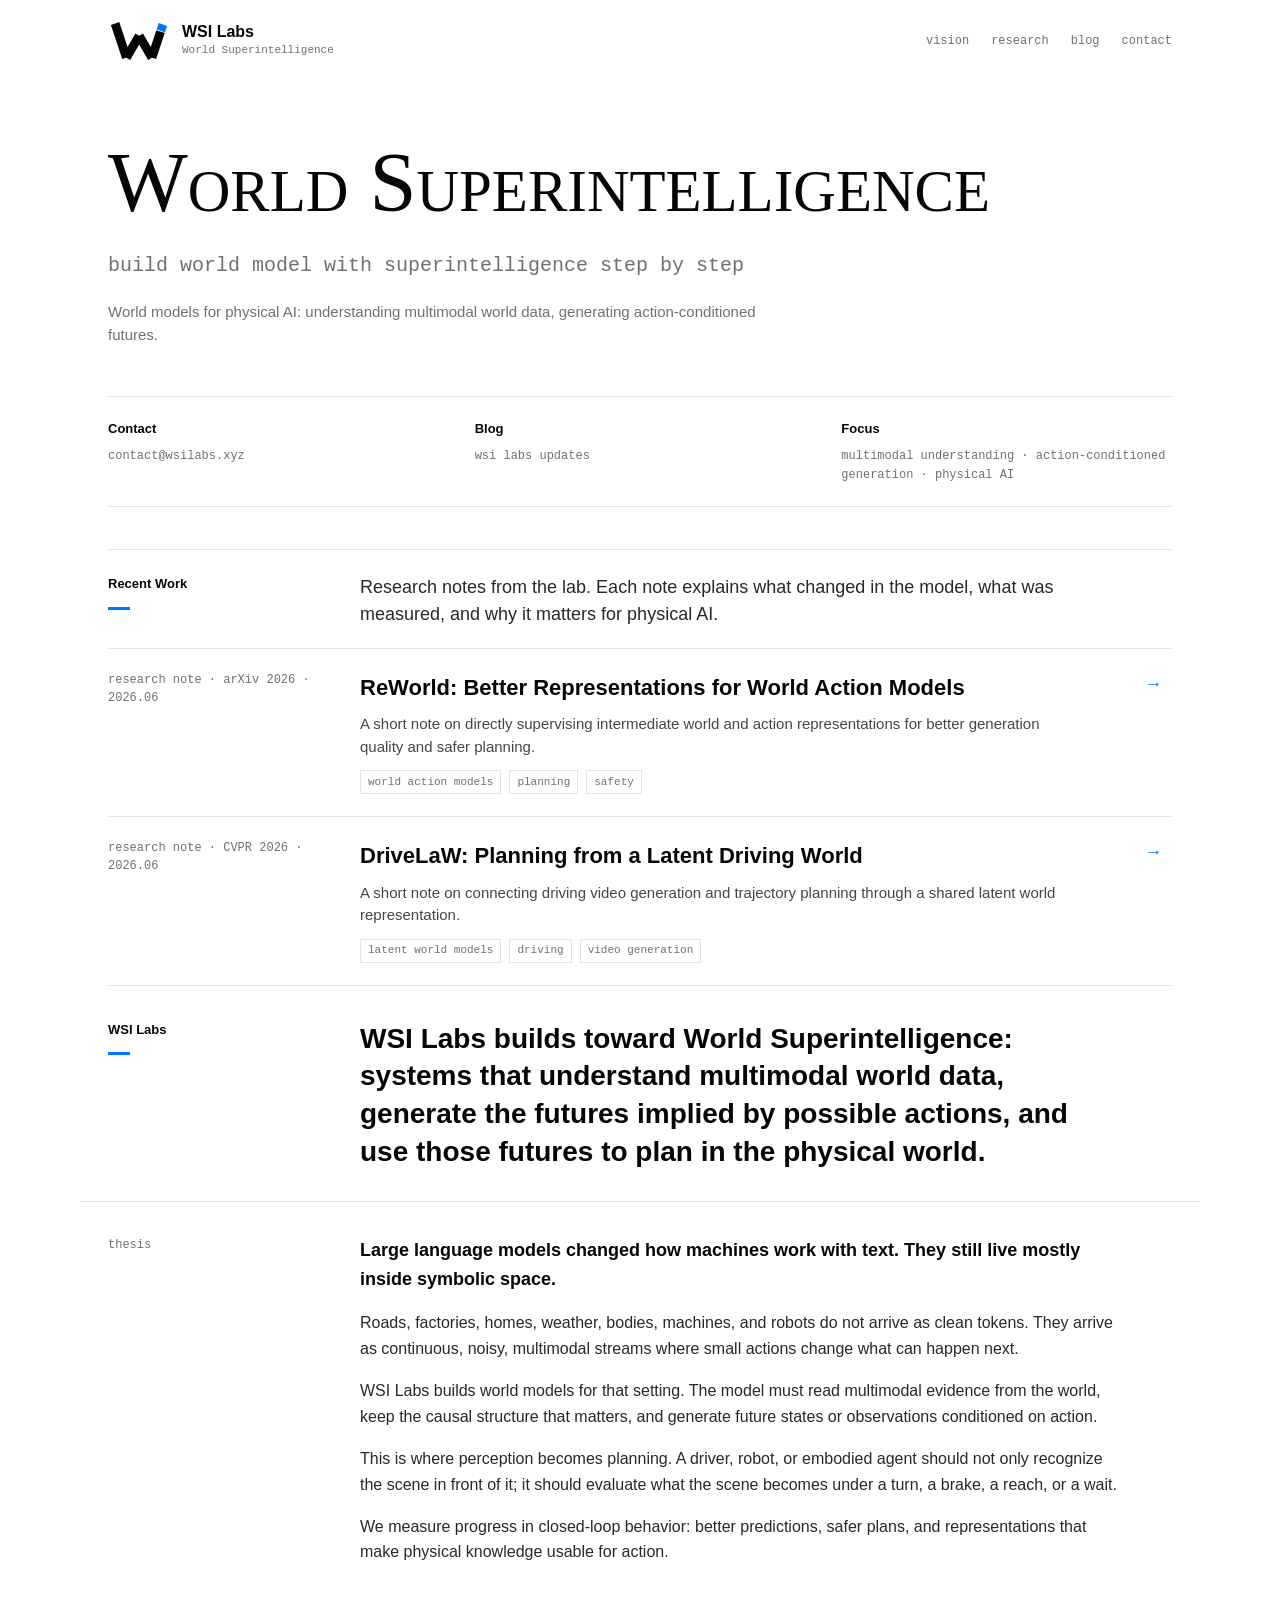
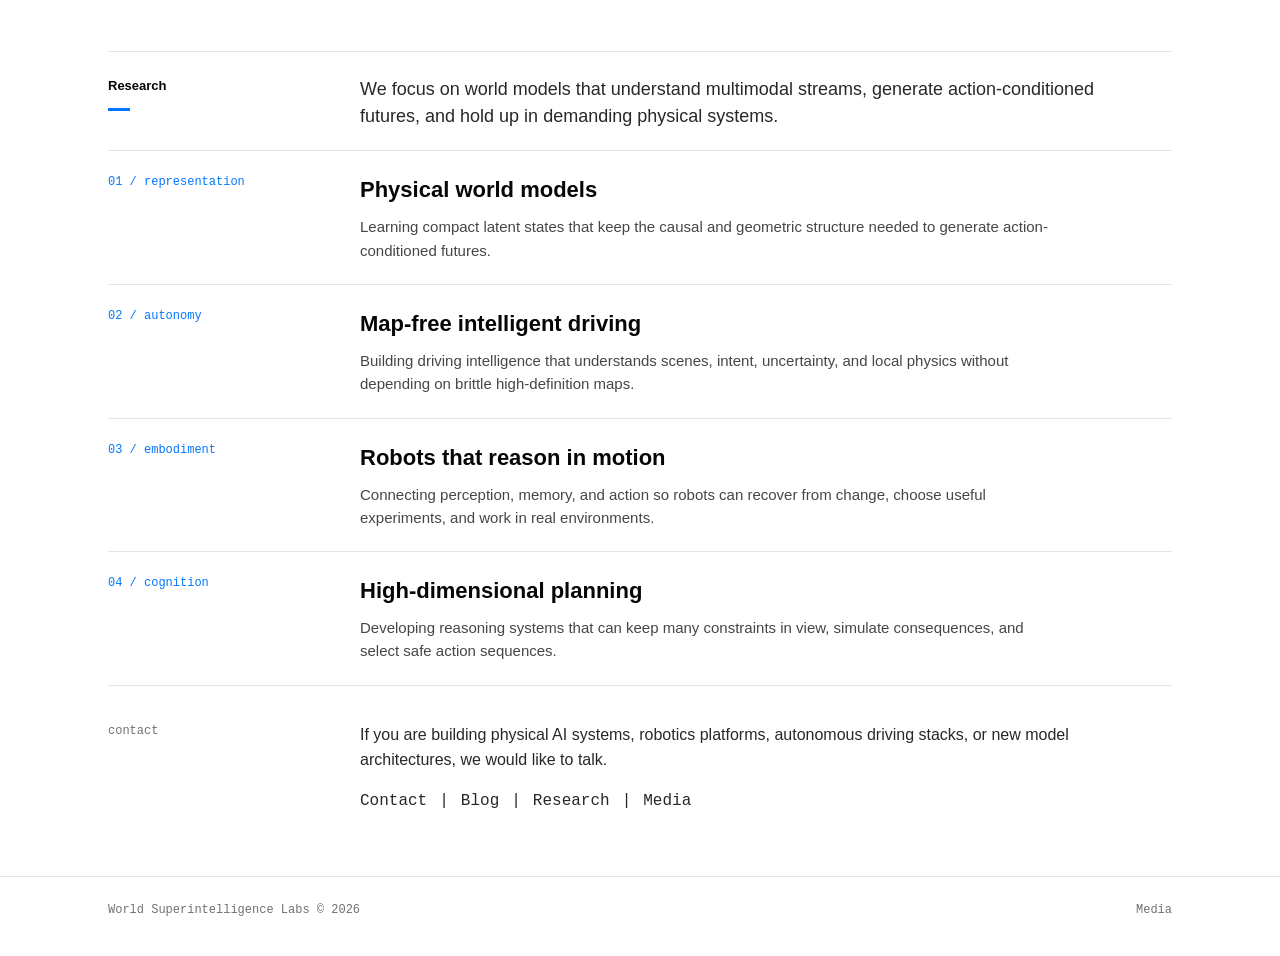
==== index.html @ 17c3e37c "Refine WSI homepage and media assets" ====
<!doctype html>
<html lang="en">
  <head>
    <meta charset="utf-8">
    <meta name="viewport" content="width=device-width, initial-scale=1">
    <meta name="description" content="WSI Labs builds world models for physical AI: systems that understand multimodal world data and generate action-conditioned futures.">
    <link rel="canonical" href="https://wsilabs.xyz/">
    <meta property="og:type" content="website">
    <meta property="og:site_name" content="WSI Labs">
    <meta property="og:title" content="WSI Labs | World Superintelligence Labs">
    <meta property="og:description" content="World Superintelligence Labs builds world models that understand multimodal world data and generate action-conditioned futures.">
    <meta property="og:url" content="https://wsilabs.xyz/">
    <meta property="og:image" content="https://wsilabs.xyz/assets/wsi-og-image.png">
    <meta property="og:image:width" content="1200">
    <meta property="og:image:height" content="630">
    <meta name="twitter:card" content="summary_large_image">
    <meta name="twitter:title" content="WSI Labs | World Superintelligence Labs">
    <meta name="twitter:description" content="World models for physical AI: understand multimodal world data, generate action-conditioned futures.">
    <meta name="twitter:image" content="https://wsilabs.xyz/assets/wsi-og-image.png">
    <title>WSI Labs | World Superintelligence Labs</title>
    <link rel="icon" href="assets/wsi-mark.svg" type="image/svg+xml">
    <link rel="stylesheet" href="styles.css">
    <script type="application/ld+json">
      {
        "@context": "https://schema.org",
        "@graph": [
          {
            "@type": "Organization",
            "@id": "https://wsilabs.xyz/#organization",
            "name": "World Superintelligence Labs",
            "alternateName": "WSI Labs",
            "url": "https://wsilabs.xyz/",
            "logo": {
              "@type": "ImageObject",
              "url": "https://wsilabs.xyz/assets/wsi-mark.svg"
            },
            "email": "contact@wsilabs.xyz",
            "sameAs": [
              "https://github.com/wsilabsxyz/wsilabsxyz"
            ]
          },
          {
            "@type": "WebSite",
            "@id": "https://wsilabs.xyz/#website",
            "name": "WSI Labs",
            "alternateName": "World Superintelligence Labs",
            "url": "https://wsilabs.xyz/",
            "publisher": {
              "@id": "https://wsilabs.xyz/#organization"
            },
            "description": "WSI Labs builds world models for physical AI: systems that understand multimodal world data and generate action-conditioned futures."
          }
        ]
      }
    </script>
  </head>
  <body>
    <header class="site-header">
      <div class="site-shell">
        <a class="brand" href="./" aria-label="WSI Labs home">
          <img class="brand-mark" src="assets/wsi-mark.svg" alt="" width="62" height="44">
          <span class="brand-copy">
            <span class="brand-name">WSI Labs</span>
            <span class="brand-subtitle">World Superintelligence</span>
          </span>
        </a>
        <nav class="nav" aria-label="Primary navigation">
          <a href="#vision">vision</a>
          <a href="#research">research</a>
          <a href="#blog">blog</a>
          <a href="#contact">contact</a>
        </nav>
      </div>
    </header>

    <main>
      <section class="site-shell hero" aria-labelledby="hero-title">
        <div class="hero-copy">
          <h1 id="hero-title">World Superintelligence</h1>
          <p class="slogan">build world model with superintelligence step by step</p>
          <p class="seo-summary">World models for physical AI: understanding multimodal world data, generating action-conditioned futures.</p>
        </div>
      </section>

      <section class="site-shell" aria-label="Lab information">
        <div class="quick-info">
          <div>
            <p class="info-label">Contact</p>
            <p class="info-value"><a href="mailto:contact@wsilabs.xyz">contact@wsilabs.xyz</a></p>
          </div>
          <div>
            <p class="info-label">Blog</p>
            <p class="info-value"><a href="blog/">wsi labs updates</a></p>
          </div>
          <div>
            <p class="info-label">Focus</p>
            <p class="info-value">multimodal understanding · action-conditioned generation · physical AI</p>
          </div>
        </div>
      </section>

      <section class="site-shell section" id="blog" aria-labelledby="blog-title">
        <div class="section-header">
          <h2 id="blog-title">Recent Work</h2>
          <p class="section-intro">
            Research notes from the lab. Each note explains what changed in the model, what was measured, and why it matters for physical AI.
          </p>
        </div>
      </section>

      <div class="site-shell">
        <div class="post-list">
          <a class="post-link" href="blog/reworld-world-action-models.html">
            <span class="post-meta">research note · arXiv 2026 · 2026.06</span>
            <div>
              <h3>ReWorld: Better Representations for World Action Models</h3>
              <p>A short note on directly supervising intermediate world and action representations for better generation quality and safer planning.</p>
              <div class="post-tags" aria-label="Topics">
                <span>world action models</span>
                <span>planning</span>
                <span>safety</span>
              </div>
            </div>
            <span class="post-arrow" aria-hidden="true">→</span>
          </a>
          <a class="post-link" href="blog/drivelaw-latent-driving-world.html">
            <span class="post-meta">research note · CVPR 2026 · 2026.06</span>
            <div>
              <h3>DriveLaW: Planning from a Latent Driving World</h3>
              <p>A short note on connecting driving video generation and trajectory planning through a shared latent world representation.</p>
              <div class="post-tags" aria-label="Topics">
                <span>latent world models</span>
                <span>driving</span>
                <span>video generation</span>
              </div>
            </div>
            <span class="post-arrow" aria-hidden="true">→</span>
          </a>
        </div>
      </div>

      <section class="site-shell manifesto" id="vision" aria-labelledby="manifesto-title">
        <h2 id="manifesto-title">WSI Labs</h2>
        <p>
          WSI Labs builds toward World Superintelligence: systems that understand multimodal world data, generate the futures implied by possible actions, and use those futures to plan in the physical world.
        </p>
      </section>

      <section class="site-shell copy" aria-label="Vision statement">
        <div class="copy-text">
          <p class="lead">
            Large language models changed how machines work with text. They still live mostly inside symbolic space.
          </p>
          <p>
            Roads, factories, homes, weather, bodies, machines, and robots do not arrive as clean tokens. They arrive as continuous, noisy, multimodal streams where small actions change what can happen next.
          </p>
          <p>
            WSI Labs builds world models for that setting. The model must read multimodal evidence from the world, keep the causal structure that matters, and generate future states or observations conditioned on action.
          </p>
          <p>
            This is where perception becomes planning. A driver, robot, or embodied agent should not only recognize the scene in front of it; it should evaluate what the scene becomes under a turn, a brake, a reach, or a wait.
          </p>
          <p>
            We measure progress in closed-loop behavior: better predictions, safer plans, and representations that make physical knowledge usable for action.
          </p>
        </div>
      </section>

      <section class="site-shell section" id="research" aria-labelledby="research-title">
        <div class="section-header">
          <h2 id="research-title">Research</h2>
          <p class="section-intro">
            We focus on world models that understand multimodal streams, generate action-conditioned futures, and hold up in demanding physical systems.
          </p>
        </div>
      </section>

      <div class="site-shell">
        <div class="research-list">
          <article class="research-item">
            <div class="research-kicker">01 / representation</div>
            <div>
              <h3>Physical world models</h3>
              <p>Learning compact latent states that keep the causal and geometric structure needed to generate action-conditioned futures.</p>
            </div>
          </article>
          <article class="research-item">
            <div class="research-kicker">02 / autonomy</div>
            <div>
              <h3>Map-free intelligent driving</h3>
              <p>Building driving intelligence that understands scenes, intent, uncertainty, and local physics without depending on brittle high-definition maps.</p>
            </div>
          </article>
          <article class="research-item">
            <div class="research-kicker">03 / embodiment</div>
            <div>
              <h3>Robots that reason in motion</h3>
              <p>Connecting perception, memory, and action so robots can recover from change, choose useful experiments, and work in real environments.</p>
            </div>
          </article>
          <article class="research-item">
            <div class="research-kicker">04 / cognition</div>
            <div>
              <h3>High-dimensional planning</h3>
              <p>Developing reasoning systems that can keep many constraints in view, simulate consequences, and select safe action sequences.</p>
            </div>
          </article>
        </div>
      </div>

      <section class="site-shell closing" id="contact">
        <div>
          <p>
            If you are building physical AI systems, robotics platforms, autonomous driving stacks, or new model architectures, we would like to talk.
          </p>
          <p class="link-row">
            <a href="mailto:contact@wsilabs.xyz">Contact</a>
            <span>|</span>
            <a href="blog/">Blog</a>
            <span>|</span>
            <a href="#research">Research</a>
            <span>|</span>
            <a href="media.html">Media</a>
          </p>
        </div>
      </section>
    </main>

    <footer class="site-footer">
      <div class="site-shell footer-row">
        <span>World Superintelligence Labs © 2026</span>
        <a href="media.html">Media</a>
      </div>
    </footer>
  </body>
</html>
---- styles.css ----
:root {
  --paper: #ffffff;
  --ink: #060606;
  --muted: #707070;
  --line: #e4e4e4;
  --blue: #0077ff;
  --blue-soft: #edf5ff;
  --max: 1120px;
  --serif: Georgia, "Times New Roman", Times, serif;
  --sans: Inter, ui-sans-serif, -apple-system, BlinkMacSystemFont, "Segoe UI", Roboto, Arial, sans-serif;
  --mono: ui-monospace, SFMono-Regular, Menlo, Monaco, Consolas, monospace;
}

* {
  box-sizing: border-box;
}

html {
  scroll-behavior: smooth;
  -webkit-font-smoothing: antialiased;
  -moz-osx-font-smoothing: grayscale;
}

body {
  margin: 0;
  background: var(--paper);
  color: var(--ink);
  font-family: var(--sans);
  font-size: 16px;
  line-height: 1.55;
}

::selection {
  background: #d8eaff;
}

a {
  color: inherit;
  text-decoration: none;
}

a:hover {
  color: var(--blue);
}

.site-shell {
  max-width: var(--max);
  margin: 0 auto;
  padding: 0 28px;
}

.site-header .site-shell {
  display: flex;
  align-items: center;
  justify-content: space-between;
  gap: 24px;
  min-height: 82px;
}

.brand {
  display: flex;
  align-items: center;
  gap: 12px;
}

.brand:hover {
  color: var(--ink);
}

.brand-mark {
  width: 62px;
  height: 44px;
  flex: 0 0 auto;
  object-fit: contain;
}

.brand-copy {
  display: flex;
  flex-direction: column;
}

.brand-name {
  font-size: 16px;
  font-weight: 780;
  line-height: 1.05;
  letter-spacing: 0;
}

.brand-subtitle {
  margin-top: 3px;
  color: var(--muted);
  font-family: var(--mono);
  font-size: 11px;
  line-height: 1.25;
  letter-spacing: 0;
}

.nav {
  display: flex;
  align-items: center;
  gap: 22px;
  color: var(--muted);
  font-family: var(--mono);
  font-size: 12px;
}

.hero {
  padding-top: 56px;
  padding-bottom: 50px;
}

.eyebrow,
.post-meta,
.research-kicker,
.info-value,
  .slogan,
  .paper-links,
  .post-note,
  .back-link,
  .asset-meta {
  font-family: var(--mono);
}

.eyebrow {
  display: inline-flex;
  align-items: center;
  gap: 12px;
  margin: 0 0 20px;
  color: var(--muted);
  font-size: 12px;
}

.eyebrow::before {
  content: "";
  width: 34px;
  height: 3px;
  background: var(--blue);
}

.hero h1,
.page-title {
  margin: 0;
  font-family: var(--serif);
  font-size: clamp(46px, 6.6vw, 86px);
  font-weight: 400;
  line-height: 1.06;
  font-variant: small-caps;
  letter-spacing: 0;
}

.slogan {
  display: inline-block;
  margin: 22px 0 0;
  padding-left: 0;
  border-left: 0;
  color: var(--muted);
  font-size: 20px;
  line-height: 1.6;
}

.seo-summary {
  max-width: 680px;
  margin: 18px 0 0;
  color: var(--muted);
  font-size: 15px;
  line-height: 1.55;
}

.quick-info {
  display: grid;
  grid-template-columns: repeat(3, 1fr);
  gap: 36px;
  padding: 22px 0;
  border-top: 1px solid var(--line);
  border-bottom: 1px solid var(--line);
}

.info-label {
  margin: 0 0 8px;
  color: var(--ink);
  font-size: 13px;
  font-weight: 760;
}

.info-value {
  margin: 0;
  color: var(--muted);
  font-size: 12px;
  line-height: 1.55;
}

.manifesto {
  display: grid;
  grid-template-columns: 210px 1fr;
  gap: 42px;
  padding-top: 34px;
  padding-bottom: 30px;
  border-bottom: 1px solid var(--line);
}

.manifesto h2,
.section h2 {
  margin: 0;
  font-size: 13px;
  font-weight: 780;
}

.manifesto h2::after,
.section h2::after {
  content: "";
  display: block;
  width: 22px;
  height: 3px;
  margin-top: 12px;
  background: var(--blue);
}

.manifesto p {
  max-width: 760px;
  margin: 0;
  color: var(--ink);
  font-size: clamp(20px, 2.2vw, 28px);
  font-weight: 620;
  line-height: 1.35;
}

.copy {
  display: grid;
  grid-template-columns: 210px 1fr;
  gap: 42px;
  padding-top: 34px;
  padding-bottom: 28px;
}

.copy::before {
  content: "thesis";
  color: var(--muted);
  font-family: var(--mono);
  font-size: 12px;
}

.copy-text {
  max-width: 760px;
}

.copy-text p,
.post-body p {
  margin: 0 0 16px;
  color: #282828;
  font-size: 16px;
  line-height: 1.62;
}

.copy-text .lead {
  color: var(--ink);
  font-size: 18px;
  font-weight: 720;
}

.section {
  padding-top: 42px;
}

.section-header {
  display: grid;
  grid-template-columns: 210px 1fr;
  gap: 42px;
  align-items: start;
  padding-top: 24px;
  padding-bottom: 20px;
  border-top: 1px solid var(--line);
}

.section-intro {
  max-width: 760px;
  margin: 0;
  color: #282828;
  font-size: 18px;
  line-height: 1.5;
}

.research-list {
  border-top: 1px solid var(--line);
}

.research-item {
  display: grid;
  grid-template-columns: 210px 1fr;
  gap: 42px;
  padding: 22px 0;
  border-bottom: 1px solid var(--line);
}

.research-kicker {
  color: var(--blue);
  font-size: 12px;
}

.research-item h3 {
  margin: 0 0 8px;
  font-size: 22px;
  font-weight: 760;
}

.research-item p {
  max-width: 700px;
  margin: 0;
  color: #464646;
  font-size: 15px;
  line-height: 1.55;
}

.post-list {
  border-top: 1px solid var(--line);
}

.post-link {
  display: grid;
  grid-template-columns: 210px 1fr 24px;
  gap: 42px;
  align-items: start;
  padding: 22px 0;
  border-bottom: 1px solid var(--line);
}

.post-link:hover {
  color: var(--ink);
}

.post-link:hover h3 {
  color: var(--blue);
}

.post-meta {
  color: var(--muted);
  font-size: 12px;
  line-height: 1.5;
}

.post-link h3 {
  margin: 0 0 8px;
  font-size: 22px;
  font-weight: 760;
}

.post-link p {
  max-width: 720px;
  margin: 0;
  color: #464646;
  font-size: 15px;
  line-height: 1.5;
}

.post-tags {
  display: flex;
  flex-wrap: wrap;
  gap: 8px;
  margin-top: 12px;
}

.post-tags span {
  display: inline-flex;
  align-items: center;
  min-height: 24px;
  padding: 3px 7px;
  border: 1px solid var(--line);
  color: var(--muted);
  font-family: var(--mono);
  font-size: 11px;
  line-height: 1.2;
}

.post-arrow {
  color: var(--blue);
  font-family: var(--mono);
  font-size: 18px;
}

.closing {
  display: grid;
  grid-template-columns: 210px 1fr;
  gap: 42px;
  padding-top: 36px;
  padding-bottom: 46px;
}

.closing::before {
  content: "contact";
  color: var(--muted);
  font-family: var(--mono);
  font-size: 12px;
}

.closing p {
  max-width: 740px;
  margin: 0 0 16px;
  color: #282828;
  font-size: 16px;
  line-height: 1.6;
}

.link-row {
  display: flex;
  flex-wrap: wrap;
  gap: 12px;
  color: var(--muted);
  font-family: var(--mono);
  font-size: 12px;
}

.site-footer {
  border-top: 1px solid var(--line);
  padding: 24px 0 36px;
  color: var(--muted);
  font-family: var(--mono);
  font-size: 12px;
}

.footer-row {
  display: flex;
  align-items: center;
  justify-content: space-between;
  gap: 20px;
}

.page-main {
  padding-top: 42px;
}

.page-hero {
  padding-bottom: 36px;
}

.page-hero .page-title {
  font-size: clamp(38px, 5vw, 64px);
}

.page-hero .slogan {
  margin-top: 16px;
  font-size: 13px;
}

.post-note {
  margin: 0 0 22px;
  color: var(--muted);
  font-size: 12px;
  line-height: 1.55;
}

.back-link {
  color: var(--muted);
  font-size: 12px;
}

.post-body {
  max-width: 900px;
  padding-bottom: 40px;
}

.post-body h2 {
  margin: 34px 0 12px;
  color: var(--ink);
  font-size: 24px;
  font-weight: 780;
  line-height: 1.2;
}

.post-figure {
  margin: 0 0 24px;
}

.post-figure img {
  display: block;
  width: 100%;
  height: auto;
  border: 1px solid var(--line);
}

.post-figure figcaption {
  margin-top: 8px;
  color: var(--muted);
  font-family: var(--mono);
  font-size: 12px;
  line-height: 1.45;
}

.paper-links {
  display: flex;
  flex-wrap: wrap;
  gap: 12px;
  margin: 24px 0 0;
  color: var(--muted);
  font-size: 12px;
}

.asset-list {
  border-top: 1px solid var(--line);
  margin-bottom: 46px;
}

.asset-item {
  display: grid;
  grid-template-columns: 210px 1fr;
  gap: 42px;
  padding: 22px 0;
  border-bottom: 1px solid var(--line);
}

.asset-item:hover {
  color: var(--ink);
}

.asset-meta {
  color: var(--blue);
  font-size: 12px;
  line-height: 1.5;
}

.asset-name {
  display: block;
  margin-bottom: 6px;
  color: var(--ink);
  font-size: 22px;
  font-weight: 760;
  line-height: 1.2;
}

.asset-note {
  display: block;
  max-width: 700px;
  color: #464646;
  font-size: 15px;
  line-height: 1.55;
}

@media (max-width: 820px) {
  .site-header .site-shell {
    min-height: 72px;
  }

  .nav {
    display: none;
  }

  .hero {
    padding-top: 42px;
  }

  .quick-info,
  .manifesto,
  .copy,
  .section-header,
  .research-item,
  .post-link,
  .asset-item,
  .closing {
    grid-template-columns: 1fr;
    gap: 16px;
  }

  .copy::before,
  .closing::before {
    display: none;
  }
}

@media (max-width: 560px) {
  .site-shell {
    padding: 0 20px;
  }

  .brand-mark {
    width: 52px;
    height: 37px;
  }

  .brand-subtitle {
    display: none;
  }

  .hero h1,
  .page-title {
    font-size: 38px;
  }

  .manifesto p {
    font-size: 20px;
  }

  .footer-row {
    align-items: flex-start;
    flex-direction: column;
  }
}
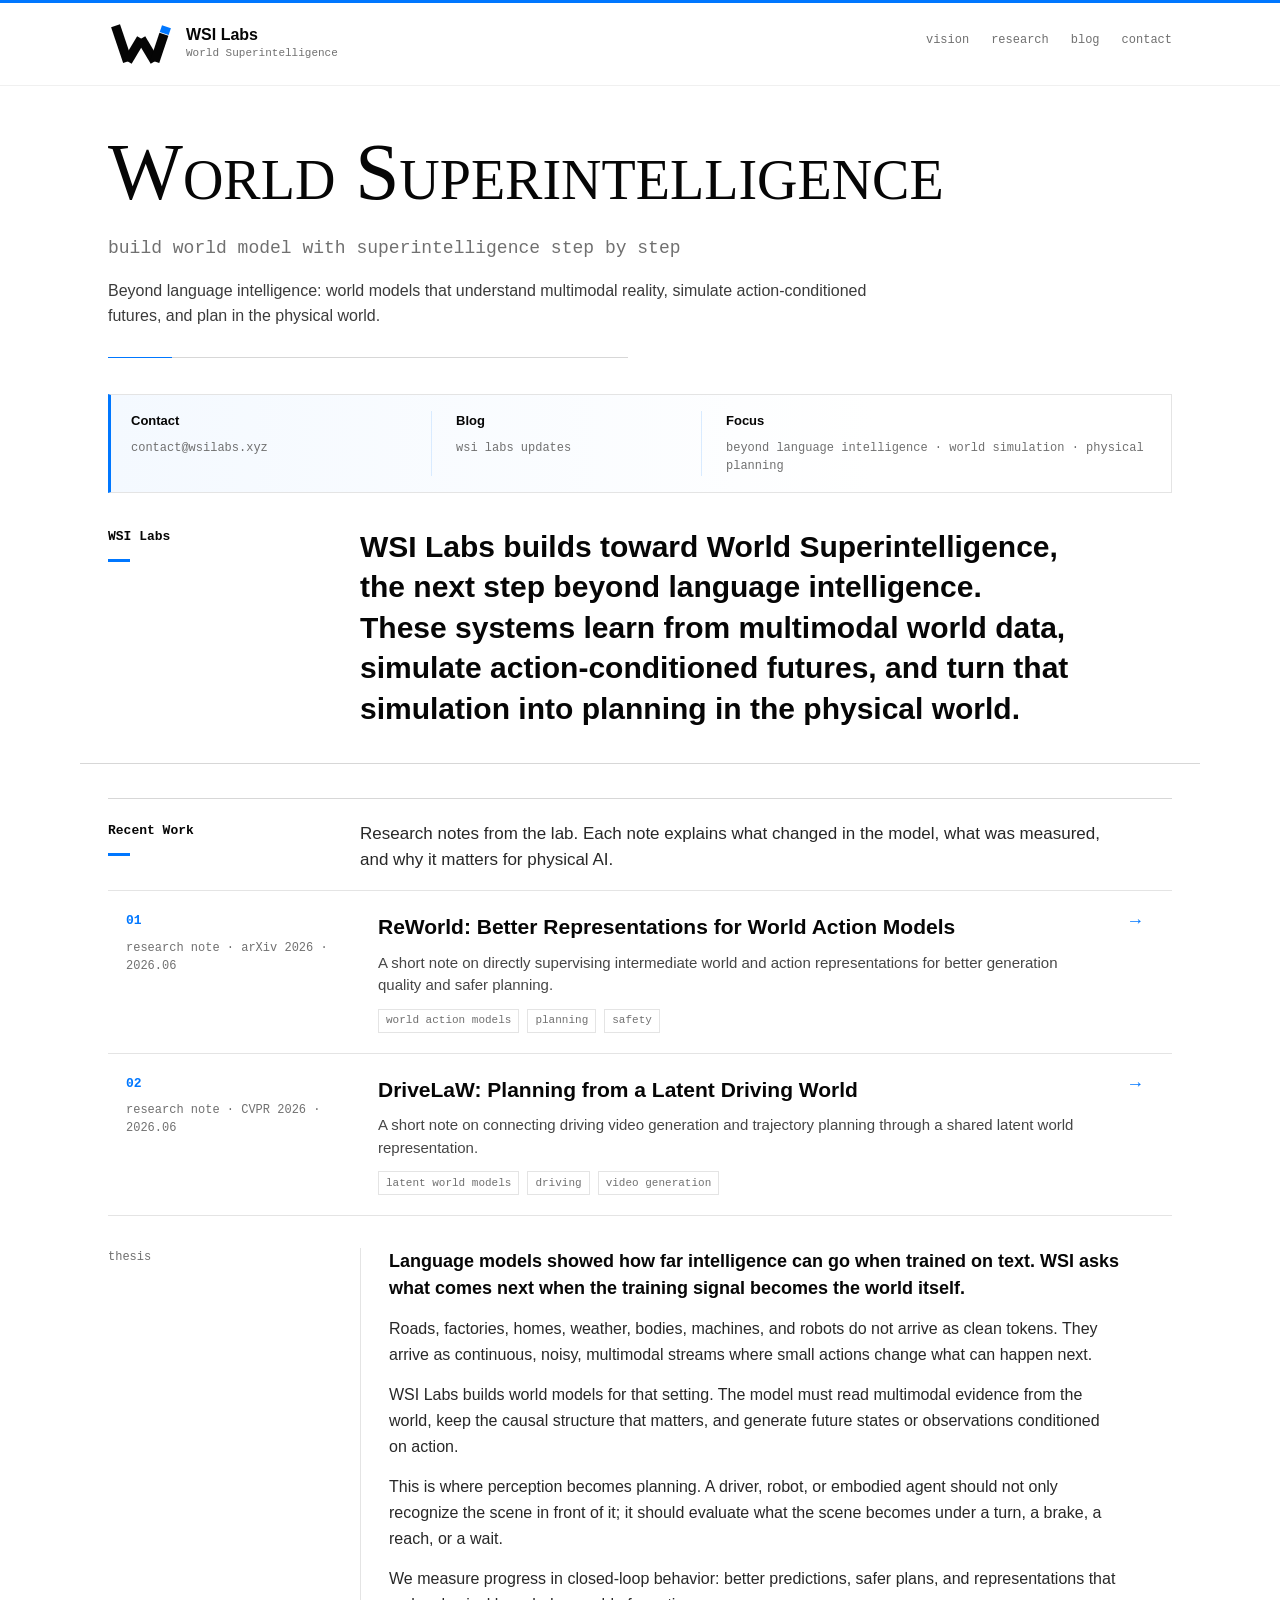
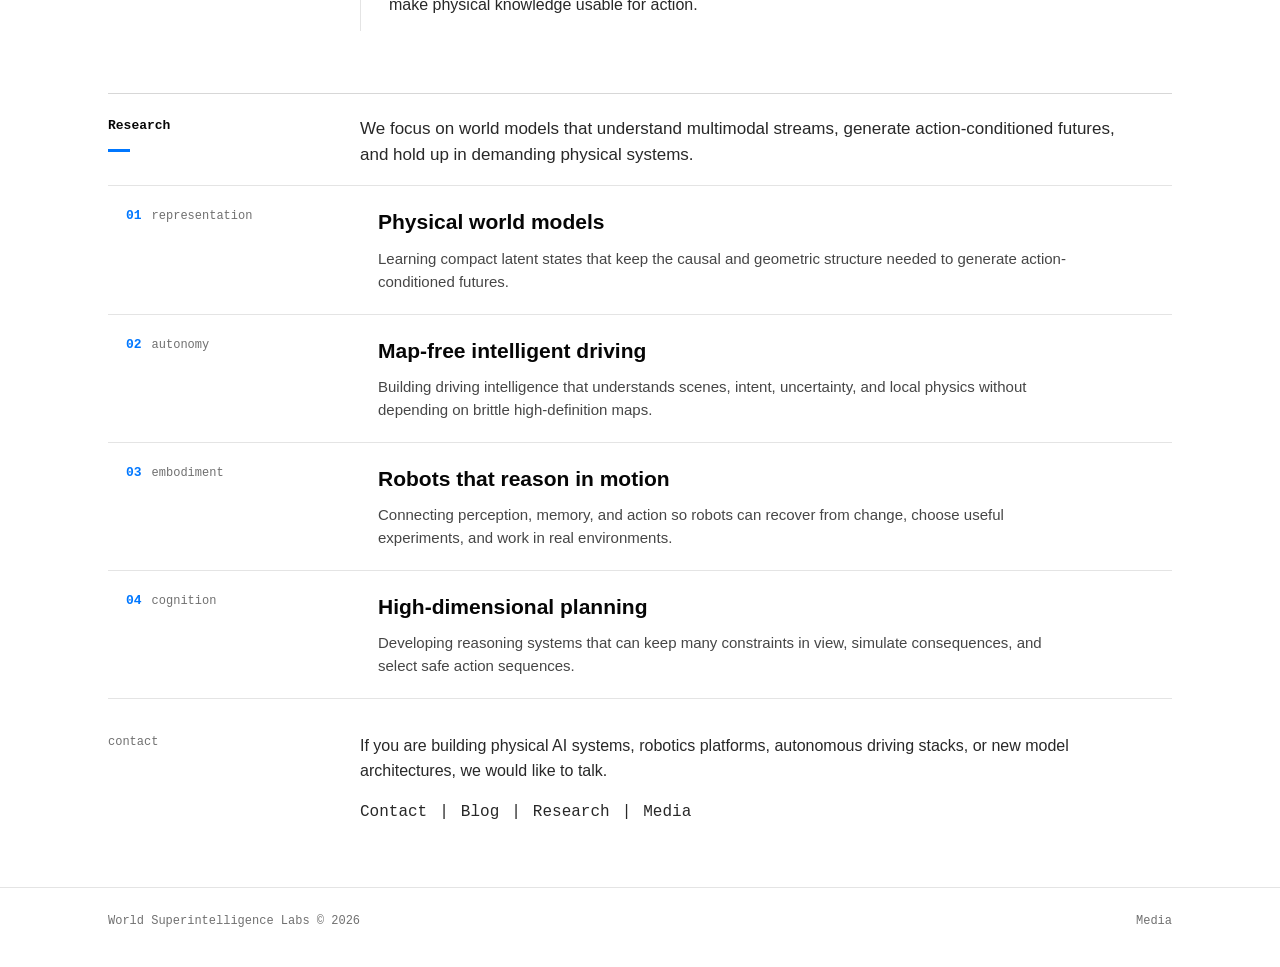
==== commit d2e93bad: "polish" ====
--- a/index.html
+++ b/index.html
@@ -3,19 +3,19 @@
   <head>
     <meta charset="utf-8">
     <meta name="viewport" content="width=device-width, initial-scale=1">
-    <meta name="description" content="WSI Labs builds world models for physical AI: systems that understand multimodal world data and generate action-conditioned futures.">
+    <meta name="description" content="WSI Labs builds toward World Superintelligence, the next step beyond language intelligence: world models that learn from multimodal data, simulate action-conditioned futures, and plan in the physical world.">
     <link rel="canonical" href="https://wsilabs.xyz/">
     <meta property="og:type" content="website">
     <meta property="og:site_name" content="WSI Labs">
     <meta property="og:title" content="WSI Labs | World Superintelligence Labs">
-    <meta property="og:description" content="World Superintelligence Labs builds world models that understand multimodal world data and generate action-conditioned futures.">
+    <meta property="og:description" content="The next step beyond language intelligence: world models that learn from multimodal data, simulate action-conditioned futures, and plan in the physical world.">
     <meta property="og:url" content="https://wsilabs.xyz/">
     <meta property="og:image" content="https://wsilabs.xyz/assets/wsi-og-image.png">
     <meta property="og:image:width" content="1200">
     <meta property="og:image:height" content="630">
     <meta name="twitter:card" content="summary_large_image">
     <meta name="twitter:title" content="WSI Labs | World Superintelligence Labs">
-    <meta name="twitter:description" content="World models for physical AI: understand multimodal world data, generate action-conditioned futures.">
+    <meta name="twitter:description" content="Beyond language intelligence: world models for action, simulation, and physical planning.">
     <meta name="twitter:image" content="https://wsilabs.xyz/assets/wsi-og-image.png">
     <title>WSI Labs | World Superintelligence Labs</title>
     <link rel="icon" href="assets/wsi-mark.svg" type="image/svg+xml">
@@ -48,7 +48,7 @@
             "publisher": {
               "@id": "https://wsilabs.xyz/#organization"
             },
-            "description": "WSI Labs builds world models for physical AI: systems that understand multimodal world data and generate action-conditioned futures."
+            "description": "WSI Labs builds toward World Superintelligence, the next step beyond language intelligence: world models that learn from multimodal data, simulate action-conditioned futures, and plan in the physical world."
           }
         ]
       }
@@ -78,7 +78,7 @@
         <div class="hero-copy">
           <h1 id="hero-title">World Superintelligence</h1>
           <p class="slogan">build world model with superintelligence step by step</p>
-          <p class="seo-summary">World models for physical AI: understanding multimodal world data, generating action-conditioned futures.</p>
+          <p class="seo-summary">Beyond language intelligence: world models that understand multimodal reality, simulate action-conditioned futures, and plan in the physical world.</p>
         </div>
       </section>
 
@@ -94,9 +94,16 @@
           </div>
           <div>
             <p class="info-label">Focus</p>
-            <p class="info-value">multimodal understanding · action-conditioned generation · physical AI</p>
+            <p class="info-value">beyond language intelligence · world simulation · physical planning</p>
           </div>
         </div>
+      </section>
+
+      <section class="site-shell manifesto" id="vision" aria-labelledby="manifesto-title">
+        <h2 id="manifesto-title">WSI Labs</h2>
+        <p>
+          WSI Labs builds toward World Superintelligence, the next step beyond language intelligence. These systems learn from multimodal world data, simulate action-conditioned futures, and turn that simulation into planning in the physical world.
+        </p>
       </section>
 
       <section class="site-shell section" id="blog" aria-labelledby="blog-title">
@@ -139,17 +146,10 @@
         </div>
       </div>
 
-      <section class="site-shell manifesto" id="vision" aria-labelledby="manifesto-title">
-        <h2 id="manifesto-title">WSI Labs</h2>
-        <p>
-          WSI Labs builds toward World Superintelligence: systems that understand multimodal world data, generate the futures implied by possible actions, and use those futures to plan in the physical world.
-        </p>
-      </section>
-
       <section class="site-shell copy" aria-label="Vision statement">
         <div class="copy-text">
           <p class="lead">
-            Large language models changed how machines work with text. They still live mostly inside symbolic space.
+            Language models showed how far intelligence can go when trained on text. WSI asks what comes next when the training signal becomes the world itself.
           </p>
           <p>
             Roads, factories, homes, weather, bodies, machines, and robots do not arrive as clean tokens. They arrive as continuous, noisy, multimodal streams where small actions change what can happen next.
@@ -178,28 +178,28 @@
       <div class="site-shell">
         <div class="research-list">
           <article class="research-item">
-            <div class="research-kicker">01 / representation</div>
+            <div class="research-kicker">representation</div>
             <div>
               <h3>Physical world models</h3>
               <p>Learning compact latent states that keep the causal and geometric structure needed to generate action-conditioned futures.</p>
             </div>
           </article>
           <article class="research-item">
-            <div class="research-kicker">02 / autonomy</div>
+            <div class="research-kicker">autonomy</div>
             <div>
               <h3>Map-free intelligent driving</h3>
               <p>Building driving intelligence that understands scenes, intent, uncertainty, and local physics without depending on brittle high-definition maps.</p>
             </div>
           </article>
           <article class="research-item">
-            <div class="research-kicker">03 / embodiment</div>
+            <div class="research-kicker">embodiment</div>
             <div>
               <h3>Robots that reason in motion</h3>
               <p>Connecting perception, memory, and action so robots can recover from change, choose useful experiments, and work in real environments.</p>
             </div>
           </article>
           <article class="research-item">
-            <div class="research-kicker">04 / cognition</div>
+            <div class="research-kicker">cognition</div>
             <div>
               <h3>High-dimensional planning</h3>
               <p>Developing reasoning systems that can keep many constraints in view, simulate consequences, and select safe action sequences.</p>
--- a/styles.css
+++ b/styles.css
@@ -3,8 +3,10 @@
   --ink: #060606;
   --muted: #707070;
   --line: #e4e4e4;
+  --line-strong: #d7d7d7;
   --blue: #0077ff;
-  --blue-soft: #edf5ff;
+  --blue-soft: #f4f9ff;
+  --blue-line: #d9ebff;
   --max: 1120px;
   --serif: Georgia, "Times New Roman", Times, serif;
   --sans: Inter, ui-sans-serif, -apple-system, BlinkMacSystemFont, "Segoe UI", Roboto, Arial, sans-serif;
@@ -19,10 +21,12 @@
   scroll-behavior: smooth;
   -webkit-font-smoothing: antialiased;
   -moz-osx-font-smoothing: grayscale;
+  font-feature-settings: "kern" 1, "liga" 1;
 }
 
 body {
   margin: 0;
+  border-top: 3px solid var(--blue);
   background: var(--paper);
   color: var(--ink);
   font-family: var(--sans);
@@ -41,6 +45,11 @@
 
 a:hover {
   color: var(--blue);
+}
+
+a:focus-visible {
+  outline: 2px solid var(--blue);
+  outline-offset: 4px;
 }
 
 .site-shell {
@@ -49,6 +58,10 @@
   padding: 0 28px;
 }
 
+.site-header {
+  border-bottom: 1px solid #f0f0f0;
+}
+
 .site-header .site-shell {
   display: flex;
   align-items: center;
@@ -61,6 +74,7 @@
   display: flex;
   align-items: center;
   gap: 12px;
+  min-width: 0;
 }
 
 .brand:hover {
@@ -68,8 +82,8 @@
 }
 
 .brand-mark {
-  width: 62px;
-  height: 44px;
+  width: 66px;
+  height: 47px;
   flex: 0 0 auto;
   object-fit: contain;
 }
@@ -104,20 +118,52 @@
   font-size: 12px;
 }
 
+.nav a {
+  padding: 8px 0;
+  transition: color 160ms ease;
+}
+
+.nav a::after {
+  content: "";
+  display: block;
+  width: 0;
+  height: 2px;
+  margin-top: 5px;
+  background: var(--blue);
+  transition: width 160ms ease;
+}
+
+.nav a:hover::after {
+  width: 100%;
+}
+
 .hero {
-  padding-top: 56px;
-  padding-bottom: 50px;
+  padding-top: 44px;
+  padding-bottom: 36px;
+}
+
+.hero-copy {
+  max-width: 980px;
+}
+
+.hero-copy::after {
+  content: "";
+  display: block;
+  width: min(520px, 100%);
+  height: 1px;
+  margin-top: 28px;
+  background: linear-gradient(90deg, var(--blue) 0 64px, var(--line-strong) 64px 100%);
 }
 
 .eyebrow,
 .post-meta,
 .research-kicker,
 .info-value,
-  .slogan,
-  .paper-links,
-  .post-note,
-  .back-link,
-  .asset-meta {
+.slogan,
+.paper-links,
+.post-note,
+.back-link,
+.asset-meta {
   font-family: var(--mono);
 }
 
@@ -141,38 +187,50 @@
 .page-title {
   margin: 0;
   font-family: var(--serif);
-  font-size: clamp(46px, 6.6vw, 86px);
+  font-size: clamp(46px, 6.2vw, 80px);
   font-weight: 400;
   line-height: 1.06;
   font-variant: small-caps;
   letter-spacing: 0;
+  text-wrap: balance;
 }
 
 .slogan {
   display: inline-block;
-  margin: 22px 0 0;
+  margin: 20px 0 0;
   padding-left: 0;
   border-left: 0;
   color: var(--muted);
-  font-size: 20px;
+  font-size: 18px;
   line-height: 1.6;
 }
 
 .seo-summary {
-  max-width: 680px;
-  margin: 18px 0 0;
-  color: var(--muted);
-  font-size: 15px;
+  max-width: 760px;
+  margin: 16px 0 0;
+  color: #3b3b3b;
+  font-size: 16px;
   line-height: 1.55;
+  text-wrap: pretty;
 }
 
 .quick-info {
   display: grid;
-  grid-template-columns: repeat(3, 1fr);
-  gap: 36px;
-  padding: 22px 0;
-  border-top: 1px solid var(--line);
-  border-bottom: 1px solid var(--line);
+  grid-template-columns: 0.9fr 0.8fr 1.5fr;
+  gap: 30px;
+  padding: 16px 20px;
+  border: 1px solid var(--line);
+  border-left: 3px solid var(--blue);
+  background: linear-gradient(90deg, var(--blue-soft) 0%, #ffffff 72%);
+}
+
+.quick-info > div {
+  min-width: 0;
+}
+
+.quick-info > div + div {
+  border-left: 1px solid var(--blue-line);
+  padding-left: 24px;
 }
 
 .info-label {
@@ -194,15 +252,17 @@
   grid-template-columns: 210px 1fr;
   gap: 42px;
   padding-top: 34px;
-  padding-bottom: 30px;
-  border-bottom: 1px solid var(--line);
+  padding-bottom: 34px;
+  border-bottom: 1px solid var(--line-strong);
 }
 
 .manifesto h2,
 .section h2 {
   margin: 0;
+  font-family: var(--mono);
   font-size: 13px;
   font-weight: 780;
+  letter-spacing: 0;
 }
 
 .manifesto h2::after,
@@ -219,16 +279,17 @@
   max-width: 760px;
   margin: 0;
   color: var(--ink);
-  font-size: clamp(20px, 2.2vw, 28px);
+  font-size: clamp(22px, 2.35vw, 30px);
   font-weight: 620;
   line-height: 1.35;
+  text-wrap: balance;
 }
 
 .copy {
   display: grid;
   grid-template-columns: 210px 1fr;
   gap: 42px;
-  padding-top: 34px;
+  padding-top: 32px;
   padding-bottom: 28px;
 }
 
@@ -241,11 +302,13 @@
 
 .copy-text {
   max-width: 760px;
+  border-left: 1px solid var(--line);
+  padding-left: 28px;
 }
 
 .copy-text p,
 .post-body p {
-  margin: 0 0 16px;
+  margin: 0 0 14px;
   color: #282828;
   font-size: 16px;
   line-height: 1.62;
@@ -255,10 +318,11 @@
   color: var(--ink);
   font-size: 18px;
   font-weight: 720;
+  line-height: 1.5;
 }
 
 .section {
-  padding-top: 42px;
+  padding-top: 34px;
 }
 
 .section-header {
@@ -266,39 +330,72 @@
   grid-template-columns: 210px 1fr;
   gap: 42px;
   align-items: start;
-  padding-top: 24px;
-  padding-bottom: 20px;
-  border-top: 1px solid var(--line);
+  padding-top: 22px;
+  padding-bottom: 18px;
+  border-top: 1px solid var(--line-strong);
 }
 
 .section-intro {
   max-width: 760px;
   margin: 0;
   color: #282828;
-  font-size: 18px;
+  font-size: 17px;
   line-height: 1.5;
 }
 
 .research-list {
   border-top: 1px solid var(--line);
+  counter-reset: research;
 }
 
 .research-item {
+  position: relative;
   display: grid;
   grid-template-columns: 210px 1fr;
   gap: 42px;
-  padding: 22px 0;
+  padding: 20px 18px;
   border-bottom: 1px solid var(--line);
+  counter-increment: research;
+  transition: background 160ms ease, border-color 160ms ease;
+}
+
+.research-item::before {
+  content: "";
+  position: absolute;
+  top: 20px;
+  bottom: 20px;
+  left: 0;
+  width: 3px;
+  background: transparent;
+  transition: background 160ms ease;
+}
+
+.research-item:hover {
+  background: linear-gradient(90deg, var(--blue-soft) 0%, #ffffff 64%);
+}
+
+.research-item:hover::before {
+  background: var(--blue);
 }
 
 .research-kicker {
+  display: inline-flex;
+  align-items: baseline;
+  gap: 10px;
+  color: var(--muted);
+  font-size: 12px;
+}
+
+.research-kicker::before {
+  content: counter(research, decimal-leading-zero);
   color: var(--blue);
-  font-size: 12px;
+  font-size: 13px;
+  font-weight: 780;
 }
 
 .research-item h3 {
   margin: 0 0 8px;
-  font-size: 22px;
+  font-size: 21px;
   font-weight: 760;
 }
 
@@ -312,19 +409,39 @@
 
 .post-list {
   border-top: 1px solid var(--line);
+  counter-reset: posts;
 }
 
 .post-link {
+  position: relative;
   display: grid;
   grid-template-columns: 210px 1fr 24px;
   gap: 42px;
   align-items: start;
-  padding: 22px 0;
+  padding: 20px 18px;
   border-bottom: 1px solid var(--line);
+  counter-increment: posts;
+  transition: background 160ms ease, border-color 160ms ease;
+}
+
+.post-link::before {
+  content: "";
+  position: absolute;
+  top: 20px;
+  bottom: 20px;
+  left: 0;
+  width: 3px;
+  background: transparent;
+  transition: background 160ms ease;
 }
 
 .post-link:hover {
-  color: var(--ink);
+  background: linear-gradient(90deg, var(--blue-soft) 0%, #ffffff 64%);
+  color: var(--ink);
+}
+
+.post-link:hover::before {
+  background: var(--blue);
 }
 
 .post-link:hover h3 {
@@ -332,14 +449,24 @@
 }
 
 .post-meta {
+  display: flex;
+  flex-direction: column;
+  gap: 8px;
   color: var(--muted);
   font-size: 12px;
   line-height: 1.5;
+}
+
+.post-meta::before {
+  content: counter(posts, decimal-leading-zero);
+  color: var(--blue);
+  font-size: 13px;
+  font-weight: 780;
 }
 
 .post-link h3 {
   margin: 0 0 8px;
-  font-size: 22px;
+  font-size: 21px;
   font-weight: 760;
 }
 
@@ -364,6 +491,7 @@
   min-height: 24px;
   padding: 3px 7px;
   border: 1px solid var(--line);
+  background: #ffffff;
   color: var(--muted);
   font-family: var(--mono);
   font-size: 11px;
@@ -374,13 +502,19 @@
   color: var(--blue);
   font-family: var(--mono);
   font-size: 18px;
+  line-height: 1.2;
+  transition: transform 160ms ease;
+}
+
+.post-link:hover .post-arrow {
+  transform: translateX(4px);
 }
 
 .closing {
   display: grid;
   grid-template-columns: 210px 1fr;
   gap: 42px;
-  padding-top: 36px;
+  padding-top: 34px;
   padding-bottom: 46px;
 }
 
@@ -408,6 +542,17 @@
   font-size: 12px;
 }
 
+.link-row a {
+  text-decoration: underline;
+  text-decoration-color: transparent;
+  text-underline-offset: 4px;
+  transition: color 160ms ease, text-decoration-color 160ms ease;
+}
+
+.link-row a:hover {
+  text-decoration-color: var(--blue);
+}
+
 .site-footer {
   border-top: 1px solid var(--line);
   padding: 24px 0 36px;
@@ -496,24 +641,54 @@
 .asset-list {
   border-top: 1px solid var(--line);
   margin-bottom: 46px;
+  counter-reset: assets;
 }
 
 .asset-item {
+  position: relative;
   display: grid;
   grid-template-columns: 210px 1fr;
   gap: 42px;
-  padding: 22px 0;
+  padding: 20px 18px;
   border-bottom: 1px solid var(--line);
+  counter-increment: assets;
+  transition: background 160ms ease, border-color 160ms ease;
+}
+
+.asset-item::before {
+  content: "";
+  position: absolute;
+  top: 20px;
+  bottom: 20px;
+  left: 0;
+  width: 3px;
+  background: transparent;
+  transition: background 160ms ease;
 }
 
 .asset-item:hover {
-  color: var(--ink);
+  background: linear-gradient(90deg, var(--blue-soft) 0%, #ffffff 64%);
+  color: var(--ink);
+}
+
+.asset-item:hover::before {
+  background: var(--blue);
 }
 
 .asset-meta {
+  display: flex;
+  flex-direction: column;
+  gap: 8px;
   color: var(--blue);
   font-size: 12px;
   line-height: 1.5;
+}
+
+.asset-meta::before {
+  content: counter(assets, decimal-leading-zero);
+  color: var(--blue);
+  font-size: 13px;
+  font-weight: 780;
 }
 
 .asset-name {
@@ -544,6 +719,18 @@
 
   .hero {
     padding-top: 42px;
+  }
+
+  .quick-info > div + div {
+    border-left: 0;
+    border-top: 1px solid var(--blue-line);
+    padding-top: 14px;
+    padding-left: 0;
+  }
+
+  .copy-text {
+    border-left: 0;
+    padding-left: 0;
   }
 
   .quick-info,
@@ -583,6 +770,14 @@
     font-size: 38px;
   }
 
+  .slogan {
+    font-size: 15px;
+  }
+
+  .seo-summary {
+    font-size: 15px;
+  }
+
   .manifesto p {
     font-size: 20px;
   }
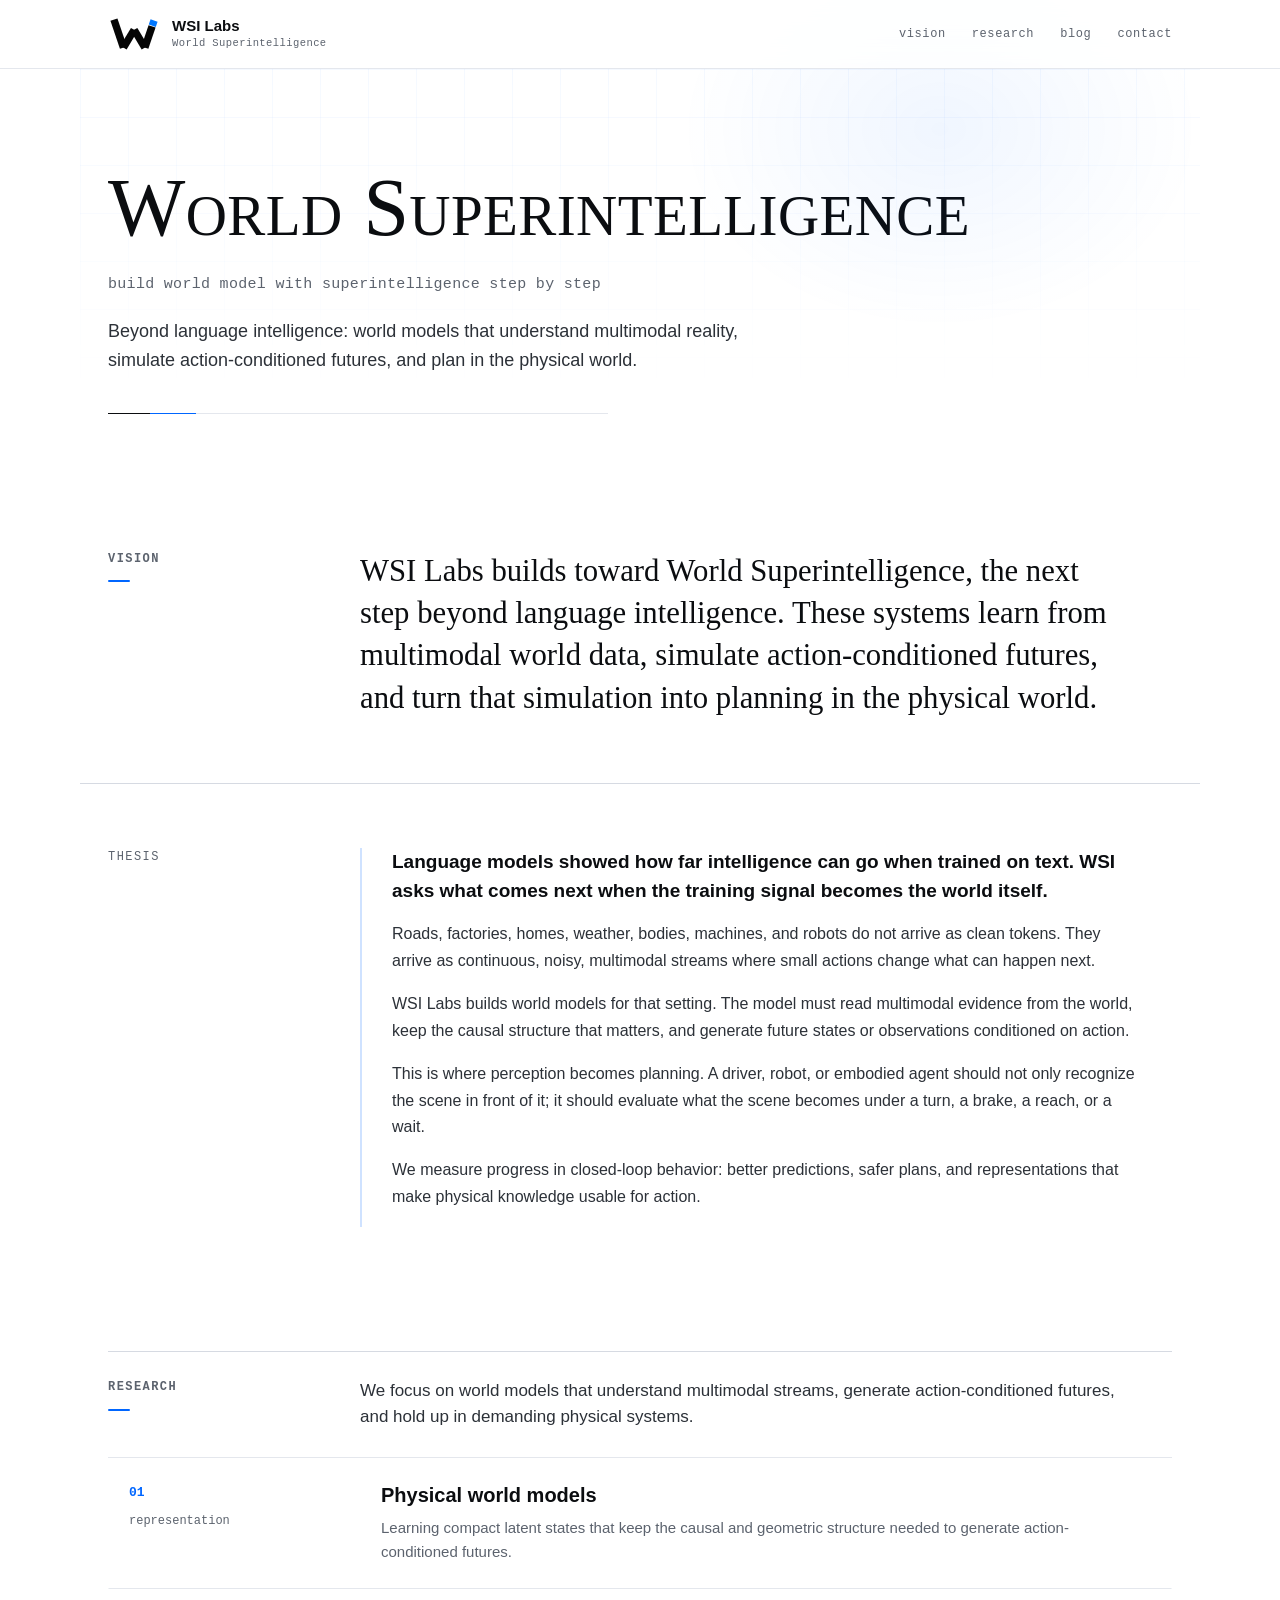
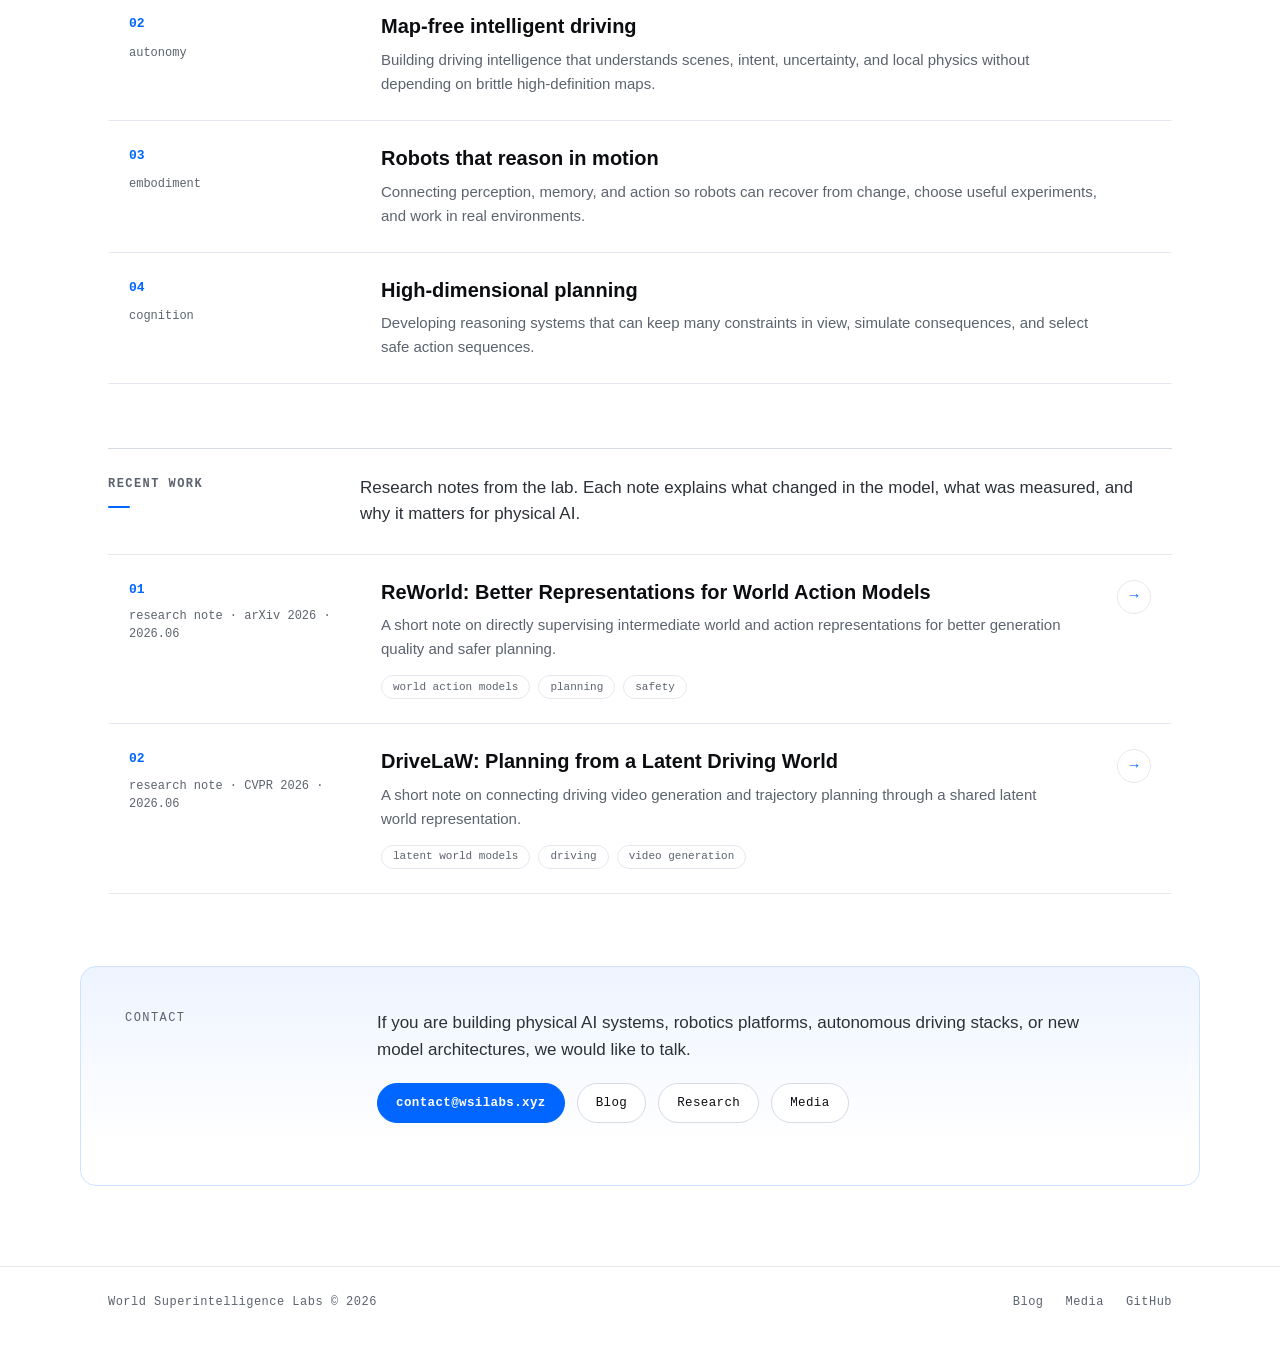
==== commit 5ee425a9: "Refine site UI: restrained light design system, mobile nav, reorganized homepage flow" ====
--- a/index.html
+++ b/index.html
@@ -3,6 +3,7 @@
   <head>
     <meta charset="utf-8">
     <meta name="viewport" content="width=device-width, initial-scale=1">
+    <meta name="theme-color" content="#ffffff">
     <meta name="description" content="WSI Labs builds toward World Superintelligence, the next step beyond language intelligence: world models that learn from multimodal data, simulate action-conditioned futures, and plan in the physical world.">
     <link rel="canonical" href="https://wsilabs.xyz/">
     <meta property="og:type" content="website">
@@ -64,6 +65,7 @@
             <span class="brand-subtitle">World Superintelligence</span>
           </span>
         </a>
+        <input type="checkbox" class="nav-toggle" aria-label="Toggle navigation menu">
         <nav class="nav" aria-label="Primary navigation">
           <a href="#vision">vision</a>
           <a href="#research">research</a>
@@ -82,29 +84,74 @@
         </div>
       </section>
 
-      <section class="site-shell" aria-label="Lab information">
-        <div class="quick-info">
-          <div>
-            <p class="info-label">Contact</p>
-            <p class="info-value"><a href="mailto:contact@wsilabs.xyz">contact@wsilabs.xyz</a></p>
-          </div>
-          <div>
-            <p class="info-label">Blog</p>
-            <p class="info-value"><a href="blog/">wsi labs updates</a></p>
-          </div>
-          <div>
-            <p class="info-label">Focus</p>
-            <p class="info-value">beyond language intelligence · world simulation · physical planning</p>
-          </div>
-        </div>
-      </section>
-
       <section class="site-shell manifesto" id="vision" aria-labelledby="manifesto-title">
-        <h2 id="manifesto-title">WSI Labs</h2>
+        <h2 id="manifesto-title">vision</h2>
         <p>
           WSI Labs builds toward World Superintelligence, the next step beyond language intelligence. These systems learn from multimodal world data, simulate action-conditioned futures, and turn that simulation into planning in the physical world.
         </p>
       </section>
+
+      <section class="site-shell copy" aria-label="Vision statement">
+        <div class="copy-text">
+          <p class="lead">
+            Language models showed how far intelligence can go when trained on text. WSI asks what comes next when the training signal becomes the world itself.
+          </p>
+          <p>
+            Roads, factories, homes, weather, bodies, machines, and robots do not arrive as clean tokens. They arrive as continuous, noisy, multimodal streams where small actions change what can happen next.
+          </p>
+          <p>
+            WSI Labs builds world models for that setting. The model must read multimodal evidence from the world, keep the causal structure that matters, and generate future states or observations conditioned on action.
+          </p>
+          <p>
+            This is where perception becomes planning. A driver, robot, or embodied agent should not only recognize the scene in front of it; it should evaluate what the scene becomes under a turn, a brake, a reach, or a wait.
+          </p>
+          <p>
+            We measure progress in closed-loop behavior: better predictions, safer plans, and representations that make physical knowledge usable for action.
+          </p>
+        </div>
+      </section>
+
+      <section class="site-shell section" id="research" aria-labelledby="research-title">
+        <div class="section-header">
+          <h2 id="research-title">Research</h2>
+          <p class="section-intro">
+            We focus on world models that understand multimodal streams, generate action-conditioned futures, and hold up in demanding physical systems.
+          </p>
+        </div>
+      </section>
+
+      <div class="site-shell">
+        <div class="research-list">
+          <article class="research-item">
+            <div class="research-kicker">representation</div>
+            <div>
+              <h3>Physical world models</h3>
+              <p>Learning compact latent states that keep the causal and geometric structure needed to generate action-conditioned futures.</p>
+            </div>
+          </article>
+          <article class="research-item">
+            <div class="research-kicker">autonomy</div>
+            <div>
+              <h3>Map-free intelligent driving</h3>
+              <p>Building driving intelligence that understands scenes, intent, uncertainty, and local physics without depending on brittle high-definition maps.</p>
+            </div>
+          </article>
+          <article class="research-item">
+            <div class="research-kicker">embodiment</div>
+            <div>
+              <h3>Robots that reason in motion</h3>
+              <p>Connecting perception, memory, and action so robots can recover from change, choose useful experiments, and work in real environments.</p>
+            </div>
+          </article>
+          <article class="research-item">
+            <div class="research-kicker">cognition</div>
+            <div>
+              <h3>High-dimensional planning</h3>
+              <p>Developing reasoning systems that can keep many constraints in view, simulate consequences, and select safe action sequences.</p>
+            </div>
+          </article>
+        </div>
+      </div>
 
       <section class="site-shell section" id="blog" aria-labelledby="blog-title">
         <div class="section-header">
@@ -146,81 +193,16 @@
         </div>
       </div>
 
-      <section class="site-shell copy" aria-label="Vision statement">
-        <div class="copy-text">
-          <p class="lead">
-            Language models showed how far intelligence can go when trained on text. WSI asks what comes next when the training signal becomes the world itself.
-          </p>
-          <p>
-            Roads, factories, homes, weather, bodies, machines, and robots do not arrive as clean tokens. They arrive as continuous, noisy, multimodal streams where small actions change what can happen next.
-          </p>
-          <p>
-            WSI Labs builds world models for that setting. The model must read multimodal evidence from the world, keep the causal structure that matters, and generate future states or observations conditioned on action.
-          </p>
-          <p>
-            This is where perception becomes planning. A driver, robot, or embodied agent should not only recognize the scene in front of it; it should evaluate what the scene becomes under a turn, a brake, a reach, or a wait.
-          </p>
-          <p>
-            We measure progress in closed-loop behavior: better predictions, safer plans, and representations that make physical knowledge usable for action.
-          </p>
-        </div>
-      </section>
-
-      <section class="site-shell section" id="research" aria-labelledby="research-title">
-        <div class="section-header">
-          <h2 id="research-title">Research</h2>
-          <p class="section-intro">
-            We focus on world models that understand multimodal streams, generate action-conditioned futures, and hold up in demanding physical systems.
-          </p>
-        </div>
-      </section>
-
-      <div class="site-shell">
-        <div class="research-list">
-          <article class="research-item">
-            <div class="research-kicker">representation</div>
-            <div>
-              <h3>Physical world models</h3>
-              <p>Learning compact latent states that keep the causal and geometric structure needed to generate action-conditioned futures.</p>
-            </div>
-          </article>
-          <article class="research-item">
-            <div class="research-kicker">autonomy</div>
-            <div>
-              <h3>Map-free intelligent driving</h3>
-              <p>Building driving intelligence that understands scenes, intent, uncertainty, and local physics without depending on brittle high-definition maps.</p>
-            </div>
-          </article>
-          <article class="research-item">
-            <div class="research-kicker">embodiment</div>
-            <div>
-              <h3>Robots that reason in motion</h3>
-              <p>Connecting perception, memory, and action so robots can recover from change, choose useful experiments, and work in real environments.</p>
-            </div>
-          </article>
-          <article class="research-item">
-            <div class="research-kicker">cognition</div>
-            <div>
-              <h3>High-dimensional planning</h3>
-              <p>Developing reasoning systems that can keep many constraints in view, simulate consequences, and select safe action sequences.</p>
-            </div>
-          </article>
-        </div>
-      </div>
-
       <section class="site-shell closing" id="contact">
         <div>
           <p>
             If you are building physical AI systems, robotics platforms, autonomous driving stacks, or new model architectures, we would like to talk.
           </p>
           <p class="link-row">
-            <a href="mailto:contact@wsilabs.xyz">Contact</a>
-            <span>|</span>
-            <a href="blog/">Blog</a>
-            <span>|</span>
-            <a href="#research">Research</a>
-            <span>|</span>
-            <a href="media.html">Media</a>
+            <a class="btn btn-primary" href="mailto:contact@wsilabs.xyz">contact@wsilabs.xyz</a>
+            <a class="btn" href="blog/">Blog</a>
+            <a class="btn" href="#research">Research</a>
+            <a class="btn" href="media.html">Media</a>
           </p>
         </div>
       </section>
@@ -229,7 +211,11 @@
     <footer class="site-footer">
       <div class="site-shell footer-row">
         <span>World Superintelligence Labs © 2026</span>
-        <a href="media.html">Media</a>
+        <nav class="footer-nav" aria-label="Footer navigation">
+          <a href="blog/">Blog</a>
+          <a href="media.html">Media</a>
+          <a href="https://github.com/wsilabsxyz/wsilabsxyz">GitHub</a>
+        </nav>
       </div>
     </footer>
   </body>
--- a/styles.css
+++ b/styles.css
@@ -1,13 +1,24 @@
+/* WSI Labs — design system
+   Light editorial style: paper background, serif display, mono labels, blue accent.
+   Design intent: premium, elegant, restrained — quiet surfaces, hairline structure,
+   one accent color, motion kept below notice. */
+
 :root {
   --paper: #ffffff;
-  --ink: #060606;
-  --muted: #707070;
-  --line: #e4e4e4;
-  --line-strong: #d7d7d7;
-  --blue: #0077ff;
-  --blue-soft: #f4f9ff;
-  --blue-line: #d9ebff;
+  --paper-soft: #f6f8fb;
+  --ink: #0b0d10;
+  --ink-soft: #2c3138;
+  --muted: #5c636e;
+  --line: #e4e7ed;
+  --line-strong: #d6dae2;
+  --blue: #0066ff;
+  --blue-ink: #0052d6;
+  --blue-soft: #eef4ff;
+  --blue-line: #cfe2ff;
+  --radius: 12px;
+  --shadow: 0 1px 2px rgba(11, 13, 16, 0.05), 0 10px 30px rgba(11, 13, 16, 0.06);
   --max: 1120px;
+  --header-h: 68px;
   --serif: Georgia, "Times New Roman", Times, serif;
   --sans: Inter, ui-sans-serif, -apple-system, BlinkMacSystemFont, "Segoe UI", Roboto, Arial, sans-serif;
   --mono: ui-monospace, SFMono-Regular, Menlo, Monaco, Consolas, monospace;
@@ -18,7 +29,9 @@
 }
 
 html {
+  overflow-x: clip;
   scroll-behavior: smooth;
+  scroll-padding-top: calc(var(--header-h) + 20px);
   -webkit-font-smoothing: antialiased;
   -moz-osx-font-smoothing: grayscale;
   font-feature-settings: "kern" 1, "liga" 1;
@@ -26,7 +39,7 @@
 
 body {
   margin: 0;
-  border-top: 3px solid var(--blue);
+  overflow-x: clip;
   background: var(--paper);
   color: var(--ink);
   font-family: var(--sans);
@@ -35,7 +48,7 @@
 }
 
 ::selection {
-  background: #d8eaff;
+  background: #d3e5ff;
 }
 
 a {
@@ -44,12 +57,20 @@
 }
 
 a:hover {
-  color: var(--blue);
-}
-
-a:focus-visible {
+  color: var(--blue-ink);
+}
+
+a:focus-visible,
+.btn:focus-visible,
+.nav-toggle:focus-visible {
   outline: 2px solid var(--blue);
-  outline-offset: 4px;
+  outline-offset: 3px;
+  border-radius: 4px;
+}
+
+img {
+  max-width: 100%;
+  height: auto;
 }
 
 .site-shell {
@@ -58,8 +79,16 @@
   padding: 0 28px;
 }
 
+/* ---------- header ---------- */
+
 .site-header {
-  border-bottom: 1px solid #f0f0f0;
+  position: sticky;
+  top: 0;
+  z-index: 60;
+  background: rgba(255, 255, 255, 0.82);
+  -webkit-backdrop-filter: saturate(180%) blur(14px);
+  backdrop-filter: saturate(180%) blur(14px);
+  border-bottom: 1px solid var(--line);
 }
 
 .site-header .site-shell {
@@ -67,7 +96,7 @@
   align-items: center;
   justify-content: space-between;
   gap: 24px;
-  min-height: 82px;
+  min-height: var(--header-h);
 }
 
 .brand {
@@ -81,9 +110,13 @@
   color: var(--ink);
 }
 
+.brand:hover .brand-name {
+  color: var(--blue-ink);
+}
+
 .brand-mark {
-  width: 66px;
-  height: 47px;
+  width: 52px;
+  height: 37px;
   flex: 0 0 auto;
   object-fit: contain;
 }
@@ -94,76 +127,107 @@
 }
 
 .brand-name {
-  font-size: 16px;
-  font-weight: 780;
+  font-size: 15px;
+  font-weight: 760;
   line-height: 1.05;
-  letter-spacing: 0;
+  transition: color 160ms ease;
 }
 
 .brand-subtitle {
   margin-top: 3px;
   color: var(--muted);
   font-family: var(--mono);
-  font-size: 11px;
+  font-size: 10.5px;
   line-height: 1.25;
-  letter-spacing: 0;
+  letter-spacing: 0.04em;
 }
 
 .nav {
   display: flex;
   align-items: center;
-  gap: 22px;
+  gap: 26px;
   color: var(--muted);
   font-family: var(--mono);
   font-size: 12px;
+  letter-spacing: 0.05em;
 }
 
 .nav a {
+  position: relative;
   padding: 8px 0;
   transition: color 160ms ease;
 }
 
 .nav a::after {
   content: "";
-  display: block;
-  width: 0;
+  position: absolute;
+  left: 0;
+  right: 100%;
+  bottom: 2px;
   height: 2px;
-  margin-top: 5px;
+  border-radius: 2px;
   background: var(--blue);
-  transition: width 160ms ease;
+  transition: right 180ms ease;
+}
+
+.nav a:hover {
+  color: var(--ink);
 }
 
 .nav a:hover::after {
-  width: 100%;
-}
-
-.hero {
-  padding-top: 44px;
-  padding-bottom: 36px;
-}
-
-.hero-copy {
-  max-width: 980px;
-}
-
-.hero-copy::after {
+  right: 0;
+}
+
+/* mobile menu: CSS-only checkbox pattern, no JS.
+   The checkbox itself is the hamburger button (native focus + keyboard support). */
+
+.nav-toggle {
+  display: none;
+  position: relative;
+  width: 42px;
+  height: 42px;
+  margin: 0;
+  padding: 0;
+  flex: 0 0 auto;
+  -webkit-appearance: none;
+  appearance: none;
+  cursor: pointer;
+  border: 1px solid var(--line);
+  border-radius: 10px;
+  background: var(--paper);
+}
+
+.nav-toggle::before,
+.nav-toggle::after {
   content: "";
-  display: block;
-  width: min(520px, 100%);
-  height: 1px;
-  margin-top: 28px;
-  background: linear-gradient(90deg, var(--blue) 0 64px, var(--line-strong) 64px 100%);
-}
+  position: absolute;
+  left: 11px;
+  right: 11px;
+  height: 2px;
+  border-radius: 2px;
+  background: var(--ink);
+  transition: transform 200ms ease, top 200ms ease;
+}
+
+.nav-toggle::before {
+  top: 15px;
+}
+
+.nav-toggle::after {
+  top: 24px;
+}
+
+/* ---------- shared mono labels ---------- */
 
 .eyebrow,
 .post-meta,
 .research-kicker,
-.info-value,
 .slogan,
 .paper-links,
 .post-note,
 .back-link,
-.asset-meta {
+.asset-meta,
+.btn {
   font-family: var(--mono);
 }
 
@@ -171,98 +235,118 @@
   display: inline-flex;
   align-items: center;
   gap: 12px;
-  margin: 0 0 20px;
+  margin: 0 0 22px;
   color: var(--muted);
   font-size: 12px;
+  letter-spacing: 0.1em;
 }
 
 .eyebrow::before {
   content: "";
   width: 34px;
   height: 3px;
+  border-radius: 2px;
   background: var(--blue);
+}
+
+/* ---------- hero ---------- */
+
+.hero {
+  position: relative;
+  padding-top: 96px;
+  padding-bottom: 72px;
+}
+
+/* faint blueprint grid dissolving into the content below */
+.hero::before {
+  content: "";
+  position: absolute;
+  inset: 0;
+  pointer-events: none;
+  background-image:
+    linear-gradient(to right, rgba(0, 102, 255, 0.04) 1px, transparent 1px),
+    linear-gradient(to bottom, rgba(0, 102, 255, 0.04) 1px, transparent 1px);
+  background-size: 48px 48px;
+  -webkit-mask-image: linear-gradient(to bottom, black 0%, transparent 78%);
+  mask-image: linear-gradient(to bottom, black 0%, transparent 78%);
+}
+
+.hero::after {
+  content: "";
+  position: absolute;
+  top: -140px;
+  right: 0;
+  width: min(520px, 100%);
+  height: 400px;
+  pointer-events: none;
+  background: radial-gradient(closest-side, rgba(0, 102, 255, 0.06), transparent);
+}
+
+.hero-copy {
+  position: relative;
+  max-width: 980px;
+}
+
+.hero-copy::after {
+  content: "";
+  display: block;
+  width: min(500px, 100%);
+  height: 1px;
+  margin-top: 38px;
+  background: linear-gradient(90deg, var(--ink) 0 42px, var(--blue) 42px 88px, var(--line) 88px 100%);
 }
 
 .hero h1,
 .page-title {
   margin: 0;
   font-family: var(--serif);
-  font-size: clamp(46px, 6.2vw, 80px);
+  font-size: clamp(44px, 6.4vw, 84px);
   font-weight: 400;
-  line-height: 1.06;
+  line-height: 1.05;
   font-variant: small-caps;
-  letter-spacing: 0;
+  letter-spacing: 0.005em;
+  overflow-wrap: break-word;
   text-wrap: balance;
 }
 
 .slogan {
   display: inline-block;
+  margin: 22px 0 0;
+  color: var(--muted);
+  font-size: 15px;
+  line-height: 1.6;
+  letter-spacing: 0.02em;
+}
+
+.seo-summary {
+  max-width: 700px;
   margin: 20px 0 0;
-  padding-left: 0;
-  border-left: 0;
-  color: var(--muted);
+  color: var(--ink-soft);
   font-size: 18px;
   line-height: 1.6;
-}
-
-.seo-summary {
-  max-width: 760px;
-  margin: 16px 0 0;
-  color: #3b3b3b;
-  font-size: 16px;
-  line-height: 1.55;
   text-wrap: pretty;
 }
 
-.quick-info {
-  display: grid;
-  grid-template-columns: 0.9fr 0.8fr 1.5fr;
-  gap: 30px;
-  padding: 16px 20px;
-  border: 1px solid var(--line);
-  border-left: 3px solid var(--blue);
-  background: linear-gradient(90deg, var(--blue-soft) 0%, #ffffff 72%);
-}
-
-.quick-info > div {
-  min-width: 0;
-}
-
-.quick-info > div + div {
-  border-left: 1px solid var(--blue-line);
-  padding-left: 24px;
-}
-
-.info-label {
-  margin: 0 0 8px;
-  color: var(--ink);
-  font-size: 13px;
-  font-weight: 760;
-}
-
-.info-value {
-  margin: 0;
-  color: var(--muted);
-  font-size: 12px;
-  line-height: 1.55;
-}
+/* ---------- manifesto / section headers ---------- */
 
 .manifesto {
   display: grid;
   grid-template-columns: 210px 1fr;
   gap: 42px;
-  padding-top: 34px;
-  padding-bottom: 34px;
+  padding-top: 64px;
+  padding-bottom: 64px;
   border-bottom: 1px solid var(--line-strong);
 }
 
 .manifesto h2,
 .section h2 {
   margin: 0;
+  color: var(--muted);
   font-family: var(--mono);
-  font-size: 13px;
-  font-weight: 780;
-  letter-spacing: 0;
+  font-size: 12px;
+  font-weight: 700;
+  letter-spacing: 0.12em;
+  text-transform: uppercase;
 }
 
 .manifesto h2::after,
@@ -270,59 +354,24 @@
   content: "";
   display: block;
   width: 22px;
-  height: 3px;
+  height: 2px;
   margin-top: 12px;
+  border-radius: 2px;
   background: var(--blue);
 }
 
 .manifesto p {
-  max-width: 760px;
+  max-width: 800px;
   margin: 0;
   color: var(--ink);
-  font-size: clamp(22px, 2.35vw, 30px);
-  font-weight: 620;
-  line-height: 1.35;
+  font-family: var(--serif);
+  font-size: clamp(24px, 2.4vw, 32px);
+  line-height: 1.38;
   text-wrap: balance;
 }
 
-.copy {
-  display: grid;
-  grid-template-columns: 210px 1fr;
-  gap: 42px;
-  padding-top: 32px;
-  padding-bottom: 28px;
-}
-
-.copy::before {
-  content: "thesis";
-  color: var(--muted);
-  font-family: var(--mono);
-  font-size: 12px;
-}
-
-.copy-text {
-  max-width: 760px;
-  border-left: 1px solid var(--line);
-  padding-left: 28px;
-}
-
-.copy-text p,
-.post-body p {
-  margin: 0 0 14px;
-  color: #282828;
-  font-size: 16px;
-  line-height: 1.62;
-}
-
-.copy-text .lead {
-  color: var(--ink);
-  font-size: 18px;
-  font-weight: 720;
-  line-height: 1.5;
-}
-
 .section {
-  padding-top: 34px;
+  padding-top: 64px;
 }
 
 .section-header {
@@ -330,168 +379,174 @@
   grid-template-columns: 210px 1fr;
   gap: 42px;
   align-items: start;
-  padding-top: 22px;
-  padding-bottom: 18px;
+  padding-top: 26px;
+  padding-bottom: 26px;
   border-top: 1px solid var(--line-strong);
 }
 
 .section-intro {
-  max-width: 760px;
+  max-width: 780px;
   margin: 0;
-  color: #282828;
+  color: var(--ink-soft);
   font-size: 17px;
+  line-height: 1.55;
+}
+
+/* ---------- thesis copy ---------- */
+
+.copy {
+  display: grid;
+  grid-template-columns: 210px 1fr;
+  gap: 42px;
+  padding-top: 64px;
+  padding-bottom: 60px;
+}
+
+.copy::before {
+  content: "thesis";
+  color: var(--muted);
+  font-family: var(--mono);
+  font-size: 12px;
+  letter-spacing: 0.12em;
+  text-transform: uppercase;
+}
+
+.copy-text {
+  max-width: 780px;
+  border-left: 2px solid var(--blue-line);
+  padding-left: 30px;
+}
+
+.copy-text p,
+.post-body p {
+  margin: 0 0 16px;
+  color: var(--ink-soft);
+  font-size: 16px;
+  line-height: 1.68;
+}
+
+.copy-text .lead {
+  color: var(--ink);
+  font-size: 19px;
+  font-weight: 650;
   line-height: 1.5;
 }
 
-.research-list {
+/* ---------- row lists: posts, research, assets ---------- */
+
+.research-list,
+.post-list,
+.asset-list {
   border-top: 1px solid var(--line);
-  counter-reset: research;
-}
-
-.research-item {
+  counter-reset: rows;
+}
+
+.asset-list {
+  margin-bottom: 64px;
+}
+
+.research-item,
+.post-link,
+.asset-item {
   position: relative;
   display: grid;
   grid-template-columns: 210px 1fr;
   gap: 42px;
-  padding: 20px 18px;
-  border-bottom: 1px solid var(--line);
-  counter-increment: research;
-  transition: background 160ms ease, border-color 160ms ease;
-}
-
-.research-item::before {
-  content: "";
-  position: absolute;
-  top: 20px;
-  bottom: 20px;
-  left: 0;
-  width: 3px;
-  background: transparent;
-  transition: background 160ms ease;
-}
-
-.research-item:hover {
-  background: linear-gradient(90deg, var(--blue-soft) 0%, #ffffff 64%);
-}
-
-.research-item:hover::before {
-  background: var(--blue);
+  align-items: start;
+  padding: 24px 20px;
+  border: 1px solid transparent;
+  border-bottom-color: var(--line);
+  counter-increment: rows;
+  transition: background 180ms ease, border-color 180ms ease;
+}
+
+.post-link,
+.asset-item {
+  grid-template-columns: 210px 1fr 40px;
+}
+
+.research-item:hover,
+.post-link:hover,
+.asset-item:hover {
+  z-index: 1;
+  border-color: var(--blue-line);
+  border-radius: var(--radius);
+  background: linear-gradient(90deg, var(--blue-soft) 0%, #ffffff 65%);
+  color: var(--ink);
+}
+
+.research-kicker,
+.post-meta,
+.asset-meta {
+  display: flex;
+  flex-direction: column;
+  gap: 8px;
+  min-width: 0;
+  color: var(--muted);
+  font-size: 12px;
+  line-height: 1.5;
+  overflow-wrap: break-word;
 }
 
 .research-kicker {
   display: inline-flex;
   align-items: baseline;
   gap: 10px;
-  color: var(--muted);
-  font-size: 12px;
-}
-
-.research-kicker::before {
-  content: counter(research, decimal-leading-zero);
+}
+
+.research-kicker::before,
+.post-meta::before,
+.asset-meta::before {
+  content: counter(rows, decimal-leading-zero);
   color: var(--blue);
   font-size: 13px;
   font-weight: 780;
-}
-
-.research-item h3 {
-  margin: 0 0 8px;
-  font-size: 21px;
-  font-weight: 760;
-}
-
-.research-item p {
-  max-width: 700px;
-  margin: 0;
-  color: #464646;
-  font-size: 15px;
-  line-height: 1.55;
-}
-
-.post-list {
-  border-top: 1px solid var(--line);
-  counter-reset: posts;
-}
-
-.post-link {
-  position: relative;
-  display: grid;
-  grid-template-columns: 210px 1fr 24px;
-  gap: 42px;
-  align-items: start;
-  padding: 20px 18px;
-  border-bottom: 1px solid var(--line);
-  counter-increment: posts;
-  transition: background 160ms ease, border-color 160ms ease;
-}
-
-.post-link::before {
-  content: "";
-  position: absolute;
-  top: 20px;
-  bottom: 20px;
-  left: 0;
-  width: 3px;
-  background: transparent;
-  transition: background 160ms ease;
-}
-
-.post-link:hover {
-  background: linear-gradient(90deg, var(--blue-soft) 0%, #ffffff 64%);
-  color: var(--ink);
-}
-
-.post-link:hover::before {
-  background: var(--blue);
-}
-
-.post-link:hover h3 {
-  color: var(--blue);
-}
-
-.post-meta {
-  display: flex;
-  flex-direction: column;
-  gap: 8px;
-  color: var(--muted);
-  font-size: 12px;
-  line-height: 1.5;
-}
-
-.post-meta::before {
-  content: counter(posts, decimal-leading-zero);
-  color: var(--blue);
-  font-size: 13px;
-  font-weight: 780;
-}
-
+  font-variant-numeric: tabular-nums;
+}
+
+.asset-meta {
+  color: var(--blue-ink);
+}
+
+.research-item h3,
 .post-link h3 {
   margin: 0 0 8px;
-  font-size: 21px;
-  font-weight: 760;
-}
-
-.post-link p {
+  font-size: 20px;
+  font-weight: 720;
+  line-height: 1.28;
+  overflow-wrap: break-word;
+  transition: color 160ms ease;
+}
+
+.post-link:hover h3 {
+  color: var(--blue-ink);
+}
+
+.research-item p,
+.post-link p,
+.asset-note {
   max-width: 720px;
   margin: 0;
-  color: #464646;
+  color: var(--muted);
   font-size: 15px;
-  line-height: 1.5;
+  line-height: 1.6;
 }
 
 .post-tags {
   display: flex;
   flex-wrap: wrap;
   gap: 8px;
-  margin-top: 12px;
+  margin-top: 14px;
 }
 
 .post-tags span {
   display: inline-flex;
   align-items: center;
   min-height: 24px;
-  padding: 3px 7px;
+  padding: 3px 11px;
   border: 1px solid var(--line);
-  background: #ffffff;
+  border-radius: 999px;
+  background: var(--paper);
   color: var(--muted);
   font-family: var(--mono);
   font-size: 11px;
@@ -499,23 +554,108 @@
 }
 
 .post-arrow {
+  justify-self: end;
+  display: inline-flex;
+  align-items: center;
+  justify-content: center;
+  width: 34px;
+  height: 34px;
+  border: 1px solid var(--line);
+  border-radius: 50%;
   color: var(--blue);
   font-family: var(--mono);
-  font-size: 18px;
-  line-height: 1.2;
-  transition: transform 160ms ease;
+  font-size: 15px;
+  transition: background 180ms ease, border-color 180ms ease, color 180ms ease;
 }
 
 .post-link:hover .post-arrow {
-  transform: translateX(4px);
-}
+  border-color: var(--blue);
+  background: var(--blue);
+  color: #ffffff;
+}
+
+.asset-item::after {
+  content: "↓";
+  justify-self: end;
+  display: inline-flex;
+  align-items: center;
+  justify-content: center;
+  width: 34px;
+  height: 34px;
+  border: 1px solid var(--line);
+  border-radius: 50%;
+  color: var(--blue);
+  font-family: var(--mono);
+  font-size: 15px;
+  transition: background 180ms ease, border-color 180ms ease, color 180ms ease;
+}
+
+.asset-item:hover::after {
+  border-color: var(--blue);
+  background: var(--blue);
+  color: #ffffff;
+}
+
+.asset-name {
+  display: block;
+  margin-bottom: 6px;
+  color: var(--ink);
+  font-size: 21px;
+  font-weight: 720;
+  line-height: 1.25;
+}
+
+.asset-note {
+  display: block;
+}
+
+/* ---------- buttons ---------- */
+
+.btn {
+  display: inline-flex;
+  align-items: center;
+  gap: 8px;
+  min-height: 40px;
+  padding: 8px 18px;
+  border: 1px solid var(--line-strong);
+  border-radius: 999px;
+  background: var(--paper);
+  color: var(--ink);
+  font-size: 12.5px;
+  letter-spacing: 0.03em;
+  transition: background 160ms ease, border-color 160ms ease, color 160ms ease;
+}
+
+.btn:hover {
+  border-color: var(--blue);
+  color: var(--blue-ink);
+}
+
+.btn-primary {
+  border-color: var(--blue);
+  background: var(--blue);
+  color: #ffffff;
+  font-weight: 700;
+}
+
+.btn-primary:hover {
+  background: var(--blue-ink);
+  border-color: var(--blue-ink);
+  color: #ffffff;
+}
+
+/* ---------- contact / closing ---------- */
 
 .closing {
   display: grid;
   grid-template-columns: 210px 1fr;
   gap: 42px;
-  padding-top: 34px;
-  padding-bottom: 46px;
+  margin-top: 72px;
+  margin-bottom: 80px;
+  padding: 42px 44px;
+  border: 1px solid var(--blue-line);
+  border-radius: 16px;
+  background: linear-gradient(180deg, var(--blue-soft) 0%, #ffffff 82%);
 }
 
 .closing::before {
@@ -523,13 +663,15 @@
   color: var(--muted);
   font-family: var(--mono);
   font-size: 12px;
+  letter-spacing: 0.12em;
+  text-transform: uppercase;
 }
 
 .closing p {
-  max-width: 740px;
-  margin: 0 0 16px;
-  color: #282828;
-  font-size: 16px;
+  max-width: 720px;
+  margin: 0 0 20px;
+  color: var(--ink-soft);
+  font-size: 17px;
   line-height: 1.6;
 }
 
@@ -537,28 +679,18 @@
   display: flex;
   flex-wrap: wrap;
   gap: 12px;
+  margin-bottom: 0;
+}
+
+/* ---------- footer ---------- */
+
+.site-footer {
+  border-top: 1px solid var(--line);
+  padding: 26px 0 40px;
   color: var(--muted);
   font-family: var(--mono);
   font-size: 12px;
-}
-
-.link-row a {
-  text-decoration: underline;
-  text-decoration-color: transparent;
-  text-underline-offset: 4px;
-  transition: color 160ms ease, text-decoration-color 160ms ease;
-}
-
-.link-row a:hover {
-  text-decoration-color: var(--blue);
-}
-
-.site-footer {
-  border-top: 1px solid var(--line);
-  padding: 24px 0 36px;
-  color: var(--muted);
-  font-family: var(--mono);
-  font-size: 12px;
+  letter-spacing: 0.04em;
 }
 
 .footer-row {
@@ -568,25 +700,61 @@
   gap: 20px;
 }
 
+.footer-nav {
+  display: flex;
+  align-items: center;
+  gap: 22px;
+}
+
+.footer-nav a {
+  color: var(--muted);
+  transition: color 160ms ease;
+}
+
+.footer-nav a:hover {
+  color: var(--blue-ink);
+}
+
+/* ---------- inner pages ---------- */
+
 .page-main {
-  padding-top: 42px;
+  padding-top: 72px;
+  padding-bottom: 72px;
 }
 
 .page-hero {
-  padding-bottom: 36px;
+  position: relative;
+  padding-bottom: 48px;
+}
+
+.page-hero::before {
+  content: "";
+  position: absolute;
+  inset: -72px 0 0;
+  pointer-events: none;
+  background-image:
+    linear-gradient(to right, rgba(0, 102, 255, 0.04) 1px, transparent 1px),
+    linear-gradient(to bottom, rgba(0, 102, 255, 0.04) 1px, transparent 1px);
+  background-size: 48px 48px;
+  -webkit-mask-image: linear-gradient(to bottom, black 0%, transparent 92%);
+  mask-image: linear-gradient(to bottom, black 0%, transparent 92%);
+}
+
+.page-hero > * {
+  position: relative;
 }
 
 .page-hero .page-title {
-  font-size: clamp(38px, 5vw, 64px);
+  font-size: clamp(40px, 5.4vw, 68px);
 }
 
 .page-hero .slogan {
-  margin-top: 16px;
+  margin-top: 18px;
   font-size: 13px;
 }
 
 .post-note {
-  margin: 0 0 22px;
+  margin: 0 0 26px;
   color: var(--muted);
   font-size: 12px;
   line-height: 1.55;
@@ -595,23 +763,36 @@
 .back-link {
   color: var(--muted);
   font-size: 12px;
+  transition: color 160ms ease;
+}
+
+.back-link::before {
+  content: "← ";
+  color: var(--blue);
+}
+
+.back-link:hover {
+  color: var(--blue-ink);
 }
 
 .post-body {
-  max-width: 900px;
-  padding-bottom: 40px;
+  max-width: 860px;
 }
 
 .post-body h2 {
-  margin: 34px 0 12px;
+  margin: 40px 0 14px;
   color: var(--ink);
   font-size: 24px;
-  font-weight: 780;
-  line-height: 1.2;
+  font-weight: 740;
+  line-height: 1.25;
+}
+
+.post-body em {
+  font-family: var(--serif);
 }
 
 .post-figure {
-  margin: 0 0 24px;
+  margin: 8px 0 32px;
 }
 
 .post-figure img {
@@ -619,113 +800,154 @@
   width: 100%;
   height: auto;
   border: 1px solid var(--line);
+  border-radius: var(--radius);
+  box-shadow: var(--shadow);
 }
 
 .post-figure figcaption {
-  margin-top: 8px;
+  margin-top: 10px;
   color: var(--muted);
   font-family: var(--mono);
   font-size: 12px;
-  line-height: 1.45;
+  line-height: 1.5;
 }
 
 .paper-links {
   display: flex;
   flex-wrap: wrap;
   gap: 12px;
-  margin: 24px 0 0;
-  color: var(--muted);
+  margin: 32px 0 0;
   font-size: 12px;
 }
 
-.asset-list {
-  border-top: 1px solid var(--line);
-  margin-bottom: 46px;
-  counter-reset: assets;
-}
-
-.asset-item {
-  position: relative;
-  display: grid;
-  grid-template-columns: 210px 1fr;
-  gap: 42px;
-  padding: 20px 18px;
-  border-bottom: 1px solid var(--line);
-  counter-increment: assets;
-  transition: background 160ms ease, border-color 160ms ease;
-}
-
-.asset-item::before {
-  content: "";
-  position: absolute;
-  top: 20px;
-  bottom: 20px;
-  left: 0;
-  width: 3px;
-  background: transparent;
-  transition: background 160ms ease;
-}
-
-.asset-item:hover {
-  background: linear-gradient(90deg, var(--blue-soft) 0%, #ffffff 64%);
-  color: var(--ink);
-}
-
-.asset-item:hover::before {
-  background: var(--blue);
-}
-
-.asset-meta {
-  display: flex;
-  flex-direction: column;
-  gap: 8px;
-  color: var(--blue);
-  font-size: 12px;
-  line-height: 1.5;
-}
-
-.asset-meta::before {
-  content: counter(assets, decimal-leading-zero);
-  color: var(--blue);
-  font-size: 13px;
-  font-weight: 780;
-}
-
-.asset-name {
-  display: block;
-  margin-bottom: 6px;
-  color: var(--ink);
-  font-size: 22px;
-  font-weight: 760;
-  line-height: 1.2;
-}
-
-.asset-note {
-  display: block;
-  max-width: 700px;
-  color: #464646;
-  font-size: 15px;
-  line-height: 1.55;
-}
+/* ---------- entrance & scroll motion ---------- */
+
+@media (prefers-reduced-motion: no-preference) {
+  .hero-copy > * {
+    animation: rise 640ms cubic-bezier(0.2, 0.6, 0.2, 1) both;
+  }
+
+  .hero-copy > *:nth-child(2) {
+    animation-delay: 80ms;
+  }
+
+  .hero-copy > *:nth-child(3) {
+    animation-delay: 160ms;
+  }
+
+  @keyframes rise {
+    from {
+      opacity: 0;
+      transform: translateY(10px);
+    }
+    to {
+      opacity: 1;
+      transform: none;
+    }
+  }
+
+  @supports (animation-timeline: view()) {
+    .manifesto,
+    .copy-text,
+    .section-header,
+    .research-item,
+    .post-link,
+    .asset-item,
+    .closing {
+      animation: section-fade linear both;
+      animation-timeline: view();
+      animation-range: entry 0% entry 45%;
+    }
+
+    @keyframes section-fade {
+      from {
+        opacity: 0;
+        transform: translateY(10px);
+      }
+      to {
+        opacity: 1;
+        transform: none;
+      }
+    }
+  }
+}
+
+@media (prefers-reduced-motion: reduce) {
+  html {
+    scroll-behavior: auto;
+  }
+
+  *,
+  *::before,
+  *::after {
+    transition-duration: 0.01ms !important;
+  }
+}
+
+/* ---------- responsive ---------- */
 
 @media (max-width: 820px) {
   .site-header .site-shell {
-    min-height: 72px;
+    min-height: 62px;
+  }
+
+  .nav-toggle {
+    display: block;
   }
 
   .nav {
+    position: absolute;
+    top: 100%;
+    left: 0;
+    right: 0;
+    flex-direction: column;
+    align-items: stretch;
+    gap: 0;
+    padding: 6px 20px 14px;
+    border-bottom: 1px solid var(--line);
+    background: rgba(255, 255, 255, 0.97);
+    -webkit-backdrop-filter: blur(14px);
+    backdrop-filter: blur(14px);
+    box-shadow: 0 18px 30px rgba(11, 13, 16, 0.08);
+    font-size: 13px;
+    visibility: hidden;
+    opacity: 0;
+    transform: translateY(-6px);
+    transition: opacity 180ms ease, transform 180ms ease, visibility 180ms ease;
+  }
+
+  .nav a {
+    padding: 12px 8px;
+    border-top: 1px solid var(--line);
+  }
+
+  .nav a:first-child {
+    border-top: 0;
+  }
+
+  .nav a::after {
     display: none;
   }
 
+  .nav-toggle:checked ~ .nav {
+    visibility: visible;
+    opacity: 1;
+    transform: none;
+  }
+
+  .nav-toggle:checked::before {
+    top: 19px;
+    transform: rotate(45deg);
+  }
+
+  .nav-toggle:checked::after {
+    top: 19px;
+    transform: rotate(-45deg);
+  }
+
   .hero {
-    padding-top: 42px;
-  }
-
-  .quick-info > div + div {
-    border-left: 0;
-    border-top: 1px solid var(--blue-line);
-    padding-top: 14px;
-    padding-left: 0;
+    padding-top: 64px;
+    padding-bottom: 56px;
   }
 
   .copy-text {
@@ -733,7 +955,6 @@
     padding-left: 0;
   }
 
-  .quick-info,
   .manifesto,
   .copy,
   .section-header,
@@ -742,13 +963,36 @@
   .asset-item,
   .closing {
     grid-template-columns: 1fr;
-    gap: 16px;
+    gap: 14px;
+  }
+
+  .post-link,
+  .asset-item {
+    grid-template-columns: 1fr 40px;
+  }
+
+  .post-link .post-meta,
+  .asset-item .asset-meta {
+    grid-column: 1 / -1;
+    flex-direction: row;
+    flex-wrap: wrap;
+    gap: 4px 10px;
+    align-items: baseline;
   }
 
   .copy::before,
   .closing::before {
     display: none;
   }
+
+  .manifesto {
+    padding-top: 48px;
+    padding-bottom: 48px;
+  }
+
+  .closing {
+    padding: 30px 24px;
+  }
 }
 
 @media (max-width: 560px) {
@@ -757,8 +1001,8 @@
   }
 
   .brand-mark {
-    width: 52px;
-    height: 37px;
+    width: 44px;
+    height: 31px;
   }
 
   .brand-subtitle {
@@ -767,19 +1011,28 @@
 
   .hero h1,
   .page-title {
-    font-size: 38px;
+    font-size: clamp(28px, 8.6vw, 40px);
   }
 
   .slogan {
-    font-size: 15px;
+    font-size: 13.5px;
   }
 
   .seo-summary {
-    font-size: 15px;
+    font-size: 16px;
   }
 
   .manifesto p {
-    font-size: 20px;
+    font-size: 21px;
+  }
+
+  .section-intro {
+    font-size: 15.5px;
+  }
+
+  .research-item h3,
+  .post-link h3 {
+    font-size: 18px;
   }
 
   .footer-row {
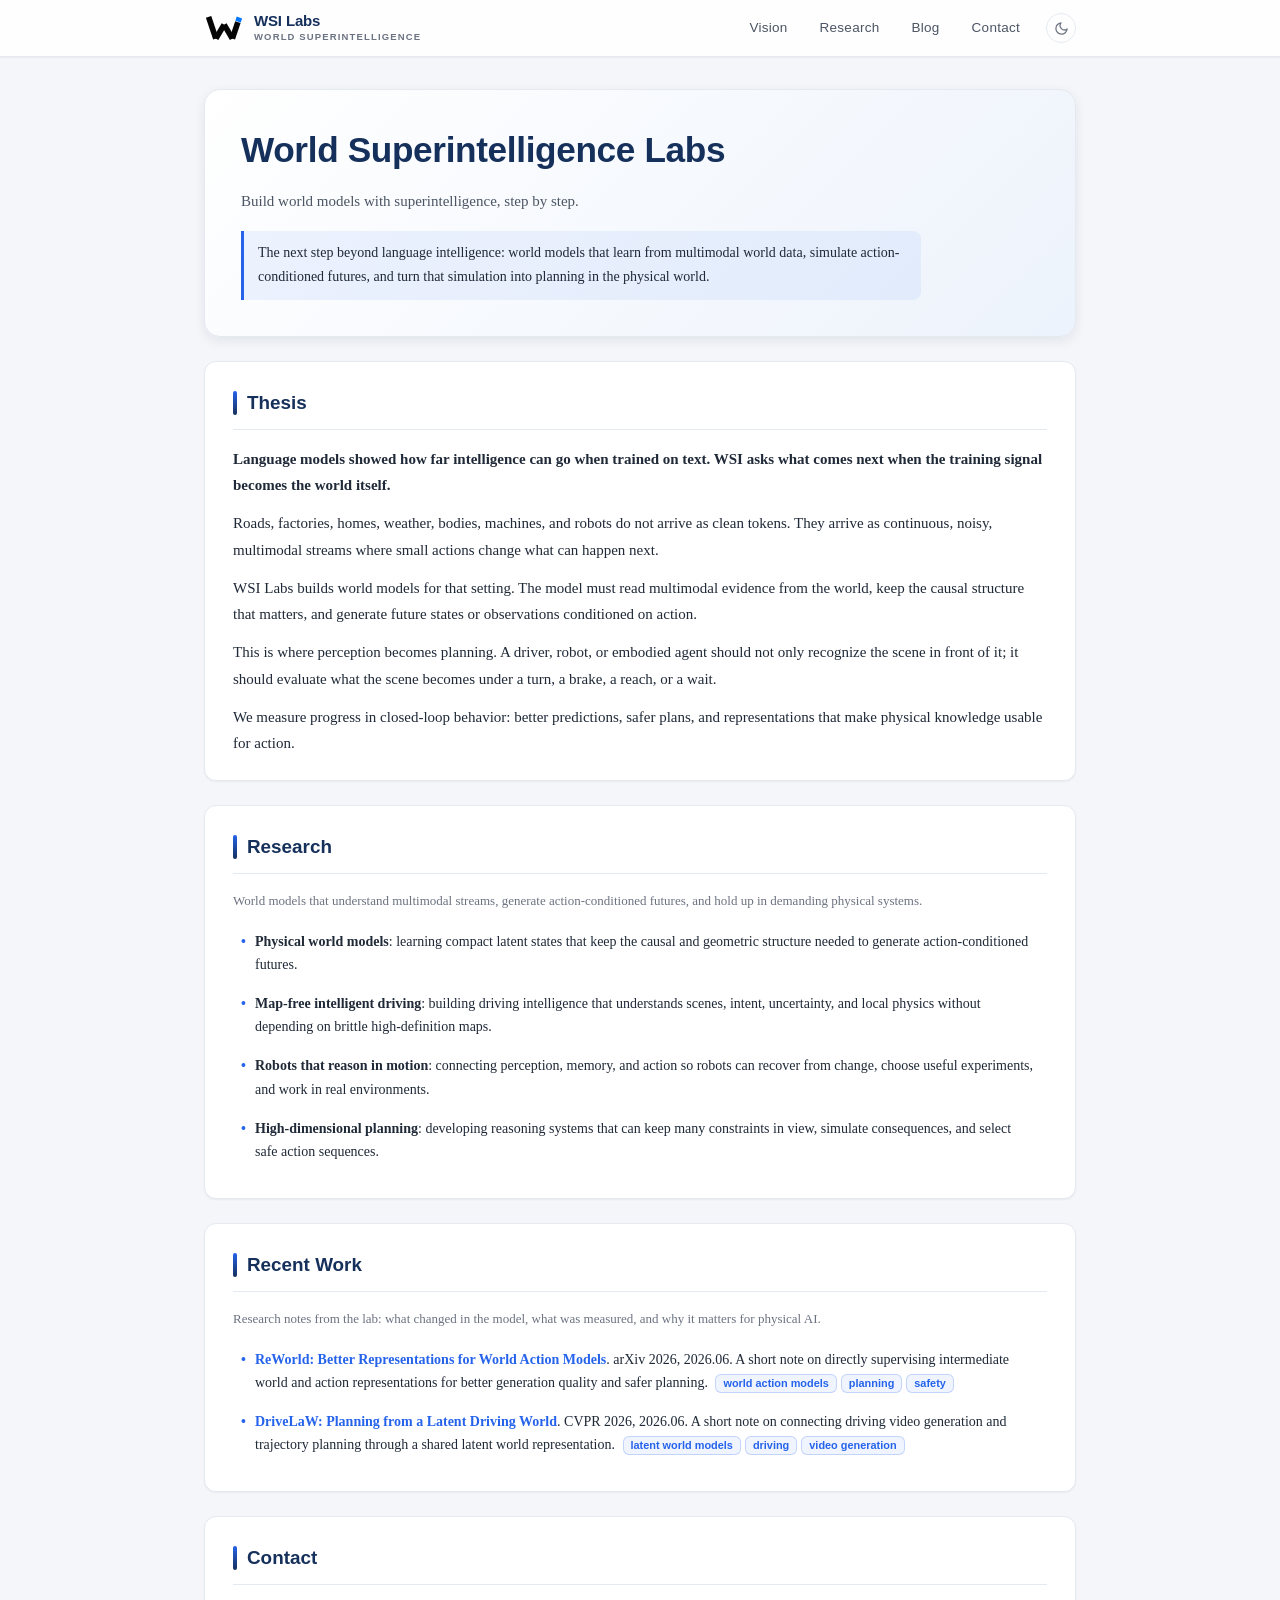
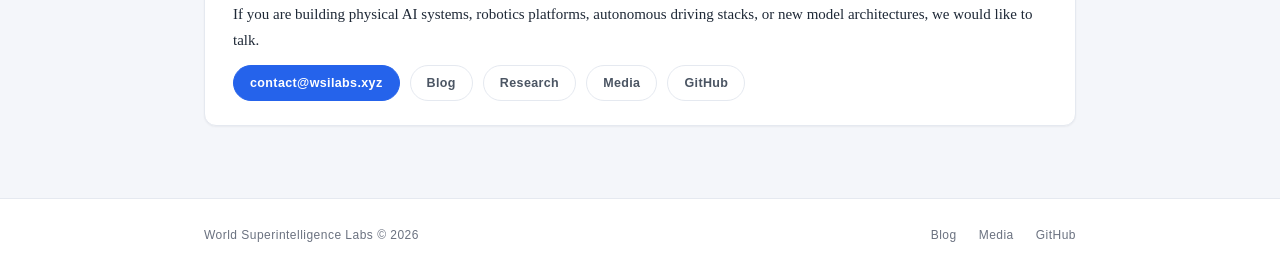
==== commit 9d44a3f6: "Redesign site in academic card style with theme toggle - Homepage: profile-style hero card (no avata" ====
--- a/index.html
+++ b/index.html
@@ -3,7 +3,8 @@
   <head>
     <meta charset="utf-8">
     <meta name="viewport" content="width=device-width, initial-scale=1">
-    <meta name="theme-color" content="#ffffff">
+    <meta name="theme-color" content="#ffffff" media="(prefers-color-scheme: light)">
+    <meta name="theme-color" content="#0c0e12" media="(prefers-color-scheme: dark)">
     <meta name="description" content="WSI Labs builds toward World Superintelligence, the next step beyond language intelligence: world models that learn from multimodal data, simulate action-conditioned futures, and plan in the physical world.">
     <link rel="canonical" href="https://wsilabs.xyz/">
     <meta property="og:type" content="website">
@@ -20,6 +21,7 @@
     <meta name="twitter:image" content="https://wsilabs.xyz/assets/wsi-og-image.png">
     <title>WSI Labs | World Superintelligence Labs</title>
     <link rel="icon" href="assets/wsi-mark.svg" type="image/svg+xml">
+    <script src="theme-init.js"></script>
     <link rel="stylesheet" href="styles.css">
     <script type="application/ld+json">
       {
@@ -67,144 +69,84 @@
         </a>
         <input type="checkbox" class="nav-toggle" aria-label="Toggle navigation menu">
         <nav class="nav" aria-label="Primary navigation">
-          <a href="#vision">vision</a>
-          <a href="#research">research</a>
-          <a href="#blog">blog</a>
-          <a href="#contact">contact</a>
+          <a href="#vision">Vision</a>
+          <a href="#research">Research</a>
+          <a href="#blog">Blog</a>
+          <a href="#contact">Contact</a>
         </nav>
+        <button class="theme-toggle" type="button" aria-label="Toggle dark mode" title="Toggle dark mode">
+          <svg class="icon-moon" viewBox="0 0 24 24"><path d="M21 12.79A9 9 0 1 1 11.21 3 7 7 0 0 0 21 12.79z"/></svg>
+          <svg class="icon-sun" viewBox="0 0 24 24"><circle cx="12" cy="12" r="5"/><line x1="12" y1="1" x2="12" y2="3"/><line x1="12" y1="21" x2="12" y2="23"/><line x1="4.22" y1="4.22" x2="5.64" y2="5.64"/><line x1="18.36" y1="18.36" x2="19.78" y2="19.78"/><line x1="1" y1="12" x2="3" y2="12"/><line x1="21" y1="12" x2="23" y2="12"/><line x1="4.22" y1="19.78" x2="5.64" y2="18.36"/><line x1="18.36" y1="5.64" x2="19.78" y2="4.22"/></svg>
+        </button>
       </div>
     </header>
 
-    <main>
-      <section class="site-shell hero" aria-labelledby="hero-title">
-        <div class="hero-copy">
-          <h1 id="hero-title">World Superintelligence</h1>
-          <p class="slogan">build world model with superintelligence step by step</p>
-          <p class="seo-summary">Beyond language intelligence: world models that understand multimodal reality, simulate action-conditioned futures, and plan in the physical world.</p>
-        </div>
+    <main class="site-shell page-main">
+      <section class="hero-card" id="vision" aria-labelledby="hero-title">
+        <h1 id="hero-title">World Superintelligence Labs</h1>
+        <p class="hero-lead">Build world models with superintelligence, step by step.</p>
+        <p class="hero-note">The next step beyond language intelligence: world models that learn from multimodal world data, simulate action-conditioned futures, and turn that simulation into planning in the physical world.</p>
       </section>
 
-      <section class="site-shell manifesto" id="vision" aria-labelledby="manifesto-title">
-        <h2 id="manifesto-title">vision</h2>
+      <section class="card" aria-labelledby="thesis-title">
+        <h2 id="thesis-title">Thesis</h2>
+        <p class="lead">
+          Language models showed how far intelligence can go when trained on text. WSI asks what comes next when the training signal becomes the world itself.
+        </p>
         <p>
-          WSI Labs builds toward World Superintelligence, the next step beyond language intelligence. These systems learn from multimodal world data, simulate action-conditioned futures, and turn that simulation into planning in the physical world.
+          Roads, factories, homes, weather, bodies, machines, and robots do not arrive as clean tokens. They arrive as continuous, noisy, multimodal streams where small actions change what can happen next.
+        </p>
+        <p>
+          WSI Labs builds world models for that setting. The model must read multimodal evidence from the world, keep the causal structure that matters, and generate future states or observations conditioned on action.
+        </p>
+        <p>
+          This is where perception becomes planning. A driver, robot, or embodied agent should not only recognize the scene in front of it; it should evaluate what the scene becomes under a turn, a brake, a reach, or a wait.
+        </p>
+        <p>
+          We measure progress in closed-loop behavior: better predictions, safer plans, and representations that make physical knowledge usable for action.
         </p>
       </section>
 
-      <section class="site-shell copy" aria-label="Vision statement">
-        <div class="copy-text">
-          <p class="lead">
-            Language models showed how far intelligence can go when trained on text. WSI asks what comes next when the training signal becomes the world itself.
-          </p>
-          <p>
-            Roads, factories, homes, weather, bodies, machines, and robots do not arrive as clean tokens. They arrive as continuous, noisy, multimodal streams where small actions change what can happen next.
-          </p>
-          <p>
-            WSI Labs builds world models for that setting. The model must read multimodal evidence from the world, keep the causal structure that matters, and generate future states or observations conditioned on action.
-          </p>
-          <p>
-            This is where perception becomes planning. A driver, robot, or embodied agent should not only recognize the scene in front of it; it should evaluate what the scene becomes under a turn, a brake, a reach, or a wait.
-          </p>
-          <p>
-            We measure progress in closed-loop behavior: better predictions, safer plans, and representations that make physical knowledge usable for action.
-          </p>
-        </div>
+      <section class="card" id="research" aria-labelledby="research-title">
+        <h2 id="research-title">Research</h2>
+        <p class="card-sub">World models that understand multimodal streams, generate action-conditioned futures, and hold up in demanding physical systems.</p>
+        <ul class="dot-list">
+          <li><strong>Physical world models</strong>: learning compact latent states that keep the causal and geometric structure needed to generate action-conditioned futures.</li>
+          <li><strong>Map-free intelligent driving</strong>: building driving intelligence that understands scenes, intent, uncertainty, and local physics without depending on brittle high-definition maps.</li>
+          <li><strong>Robots that reason in motion</strong>: connecting perception, memory, and action so robots can recover from change, choose useful experiments, and work in real environments.</li>
+          <li><strong>High-dimensional planning</strong>: developing reasoning systems that can keep many constraints in view, simulate consequences, and select safe action sequences.</li>
+        </ul>
       </section>
 
-      <section class="site-shell section" id="research" aria-labelledby="research-title">
-        <div class="section-header">
-          <h2 id="research-title">Research</h2>
-          <p class="section-intro">
-            We focus on world models that understand multimodal streams, generate action-conditioned futures, and hold up in demanding physical systems.
-          </p>
-        </div>
+      <section class="card" id="blog" aria-labelledby="blog-title">
+        <h2 id="blog-title">Recent Work</h2>
+        <p class="card-sub">Research notes from the lab: what changed in the model, what was measured, and why it matters for physical AI.</p>
+        <ul class="dot-list">
+          <li>
+            <a href="blog/reworld-world-action-models.html"><strong>ReWorld: Better Representations for World Action Models</strong></a>. arXiv 2026, 2026.06.
+            A short note on directly supervising intermediate world and action representations for better generation quality and safer planning.
+            <span class="chip-row"><span class="chip">world action models</span><span class="chip">planning</span><span class="chip">safety</span></span>
+          </li>
+          <li>
+            <a href="blog/drivelaw-latent-driving-world.html"><strong>DriveLaW: Planning from a Latent Driving World</strong></a>. CVPR 2026, 2026.06.
+            A short note on connecting driving video generation and trajectory planning through a shared latent world representation.
+            <span class="chip-row"><span class="chip">latent world models</span><span class="chip">driving</span><span class="chip">video generation</span></span>
+          </li>
+        </ul>
       </section>
 
-      <div class="site-shell">
-        <div class="research-list">
-          <article class="research-item">
-            <div class="research-kicker">representation</div>
-            <div>
-              <h3>Physical world models</h3>
-              <p>Learning compact latent states that keep the causal and geometric structure needed to generate action-conditioned futures.</p>
-            </div>
-          </article>
-          <article class="research-item">
-            <div class="research-kicker">autonomy</div>
-            <div>
-              <h3>Map-free intelligent driving</h3>
-              <p>Building driving intelligence that understands scenes, intent, uncertainty, and local physics without depending on brittle high-definition maps.</p>
-            </div>
-          </article>
-          <article class="research-item">
-            <div class="research-kicker">embodiment</div>
-            <div>
-              <h3>Robots that reason in motion</h3>
-              <p>Connecting perception, memory, and action so robots can recover from change, choose useful experiments, and work in real environments.</p>
-            </div>
-          </article>
-          <article class="research-item">
-            <div class="research-kicker">cognition</div>
-            <div>
-              <h3>High-dimensional planning</h3>
-              <p>Developing reasoning systems that can keep many constraints in view, simulate consequences, and select safe action sequences.</p>
-            </div>
-          </article>
-        </div>
-      </div>
-
-      <section class="site-shell section" id="blog" aria-labelledby="blog-title">
-        <div class="section-header">
-          <h2 id="blog-title">Recent Work</h2>
-          <p class="section-intro">
-            Research notes from the lab. Each note explains what changed in the model, what was measured, and why it matters for physical AI.
-          </p>
-        </div>
-      </section>
-
-      <div class="site-shell">
-        <div class="post-list">
-          <a class="post-link" href="blog/reworld-world-action-models.html">
-            <span class="post-meta">research note · arXiv 2026 · 2026.06</span>
-            <div>
-              <h3>ReWorld: Better Representations for World Action Models</h3>
-              <p>A short note on directly supervising intermediate world and action representations for better generation quality and safer planning.</p>
-              <div class="post-tags" aria-label="Topics">
-                <span>world action models</span>
-                <span>planning</span>
-                <span>safety</span>
-              </div>
-            </div>
-            <span class="post-arrow" aria-hidden="true">→</span>
-          </a>
-          <a class="post-link" href="blog/drivelaw-latent-driving-world.html">
-            <span class="post-meta">research note · CVPR 2026 · 2026.06</span>
-            <div>
-              <h3>DriveLaW: Planning from a Latent Driving World</h3>
-              <p>A short note on connecting driving video generation and trajectory planning through a shared latent world representation.</p>
-              <div class="post-tags" aria-label="Topics">
-                <span>latent world models</span>
-                <span>driving</span>
-                <span>video generation</span>
-              </div>
-            </div>
-            <span class="post-arrow" aria-hidden="true">→</span>
-          </a>
-        </div>
-      </div>
-
-      <section class="site-shell closing" id="contact">
-        <div>
-          <p>
-            If you are building physical AI systems, robotics platforms, autonomous driving stacks, or new model architectures, we would like to talk.
-          </p>
-          <p class="link-row">
-            <a class="btn btn-primary" href="mailto:contact@wsilabs.xyz">contact@wsilabs.xyz</a>
-            <a class="btn" href="blog/">Blog</a>
-            <a class="btn" href="#research">Research</a>
-            <a class="btn" href="media.html">Media</a>
-          </p>
-        </div>
+      <section class="card" id="contact" aria-labelledby="contact-title">
+        <h2 id="contact-title">Contact</h2>
+        <p>
+          If you are building physical AI systems, robotics platforms, autonomous driving stacks, or new model architectures, we would like to talk.
+        </p>
+        <p class="link-row">
+          <a class="btn btn-primary" href="mailto:contact@wsilabs.xyz">contact@wsilabs.xyz</a>
+          <a class="btn" href="blog/">Blog</a>
+          <a class="btn" href="#research">Research</a>
+          <a class="btn" href="media.html">Media</a>
+          <a class="btn" href="https://github.com/wsilabsxyz/wsilabsxyz">GitHub</a>
+        </p>
       </section>
     </main>
 
@@ -218,5 +160,6 @@
         </nav>
       </div>
     </footer>
+    <script src="script.js"></script>
   </body>
 </html>
--- a/styles.css
+++ b/styles.css
@@ -1,27 +1,29 @@
 /* WSI Labs — design system
-   Light editorial style: paper background, serif display, mono labels, blue accent.
-   Design intent: premium, elegant, restrained — quiet surfaces, hairline structure,
-   one accent color, motion kept below notice. */
+   Design language: modern academic homepage (card-based).
+   Serif body text on a quiet gray-blue field, white cards with hairline borders
+   and soft shadows, deep-navy headings with a blue accent, pill chips and buttons.
+   Dark mode: data-theme attribute on <html> (system default, toggle overrides),
+   driven by theme-init.js + script.js. */
 
 :root {
-  --paper: #ffffff;
-  --paper-soft: #f6f8fb;
-  --ink: #0b0d10;
-  --ink-soft: #2c3138;
-  --muted: #5c636e;
-  --line: #e4e7ed;
-  --line-strong: #d6dae2;
-  --blue: #0066ff;
-  --blue-ink: #0052d6;
-  --blue-soft: #eef4ff;
-  --blue-line: #cfe2ff;
+  --primary: #16305c;
+  --primary-light: #2c5282;
+  --accent: #2563eb;
+  --accent-soft: rgba(37, 99, 235, 0.07);
+  --text: #1f2937;
+  --text-light: #4b5563;
+  --muted: #6b7280;
+  --bg: #f4f6fa;
+  --card: #ffffff;
+  --border: #e5e9f0;
+  --shadow-sm: 0 1px 2px rgba(16, 24, 40, 0.05);
+  --shadow-md: 0 4px 12px rgba(16, 24, 40, 0.08);
+  --shadow-lg: 0 8px 24px rgba(16, 24, 40, 0.12);
   --radius: 12px;
-  --shadow: 0 1px 2px rgba(11, 13, 16, 0.05), 0 10px 30px rgba(11, 13, 16, 0.06);
-  --max: 1120px;
-  --header-h: 68px;
-  --serif: Georgia, "Times New Roman", Times, serif;
-  --sans: Inter, ui-sans-serif, -apple-system, BlinkMacSystemFont, "Segoe UI", Roboto, Arial, sans-serif;
-  --mono: ui-monospace, SFMono-Regular, Menlo, Monaco, Consolas, monospace;
+  --header-h: 56px;
+  --max: 920px;
+  --serif: Georgia, Cambria, "Times New Roman", "Songti SC", "STSong", serif;
+  --sans: -apple-system, BlinkMacSystemFont, "Segoe UI", Roboto, "Helvetica Neue", "PingFang SC", "Hiragino Sans GB", "Microsoft YaHei", sans-serif;
 }
 
 * {
@@ -31,40 +33,40 @@
 html {
   overflow-x: clip;
   scroll-behavior: smooth;
-  scroll-padding-top: calc(var(--header-h) + 20px);
+  scroll-padding-top: calc(var(--header-h) + 16px);
   -webkit-font-smoothing: antialiased;
   -moz-osx-font-smoothing: grayscale;
-  font-feature-settings: "kern" 1, "liga" 1;
 }
 
 body {
   margin: 0;
   overflow-x: clip;
-  background: var(--paper);
-  color: var(--ink);
-  font-family: var(--sans);
-  font-size: 16px;
-  line-height: 1.55;
+  background: var(--bg);
+  color: var(--text);
+  font-family: var(--serif);
+  font-size: 15px;
+  line-height: 1.75;
 }
 
 ::selection {
-  background: #d3e5ff;
+  background: rgba(37, 99, 235, 0.18);
 }
 
 a {
-  color: inherit;
+  color: var(--accent);
   text-decoration: none;
+  border-bottom: 1px solid transparent;
+  transition: color 0.2s, border-color 0.2s, background 0.2s;
 }
 
 a:hover {
-  color: var(--blue-ink);
-}
-
-a:focus-visible,
-.btn:focus-visible,
-.nav-toggle:focus-visible {
-  outline: 2px solid var(--blue);
-  outline-offset: 3px;
+  color: var(--primary);
+  border-bottom-color: var(--primary);
+}
+
+:focus-visible {
+  outline: 2px solid var(--accent);
+  outline-offset: 2px;
   border-radius: 4px;
 }
 
@@ -76,7 +78,7 @@
 .site-shell {
   max-width: var(--max);
   margin: 0 auto;
-  padding: 0 28px;
+  padding: 0 24px;
 }
 
 /* ---------- header ---------- */
@@ -84,39 +86,36 @@
 .site-header {
   position: sticky;
   top: 0;
-  z-index: 60;
-  background: rgba(255, 255, 255, 0.82);
-  -webkit-backdrop-filter: saturate(180%) blur(14px);
-  backdrop-filter: saturate(180%) blur(14px);
-  border-bottom: 1px solid var(--line);
+  z-index: 100;
+  background: rgba(255, 255, 255, 0.88);
+  -webkit-backdrop-filter: blur(10px) saturate(1.5);
+  backdrop-filter: blur(10px) saturate(1.5);
+  border-bottom: 1px solid var(--border);
+  box-shadow: var(--shadow-sm);
 }
 
 .site-header .site-shell {
   display: flex;
   align-items: center;
-  justify-content: space-between;
-  gap: 24px;
+  gap: 12px;
   min-height: var(--header-h);
 }
 
 .brand {
   display: flex;
   align-items: center;
-  gap: 12px;
+  gap: 10px;
   min-width: 0;
+  border-bottom: none;
 }
 
 .brand:hover {
-  color: var(--ink);
-}
-
-.brand:hover .brand-name {
-  color: var(--blue-ink);
+  border-bottom: none;
 }
 
 .brand-mark {
-  width: 52px;
-  height: 37px;
+  width: 40px;
+  height: 29px;
   flex: 0 0 auto;
   object-fit: contain;
 }
@@ -127,430 +126,508 @@
 }
 
 .brand-name {
+  color: var(--primary);
+  font-family: var(--sans);
   font-size: 15px;
-  font-weight: 760;
-  line-height: 1.05;
-  transition: color 160ms ease;
+  font-weight: 700;
+  line-height: 1.1;
+  letter-spacing: -0.01em;
 }
 
 .brand-subtitle {
-  margin-top: 3px;
-  color: var(--muted);
-  font-family: var(--mono);
-  font-size: 10.5px;
+  margin-top: 2px;
+  color: var(--muted);
+  font-family: var(--sans);
+  font-size: 9.5px;
+  font-weight: 600;
   line-height: 1.25;
-  letter-spacing: 0.04em;
+  letter-spacing: 0.12em;
+  text-transform: uppercase;
 }
 
 .nav {
   display: flex;
   align-items: center;
-  gap: 26px;
-  color: var(--muted);
-  font-family: var(--mono);
-  font-size: 12px;
-  letter-spacing: 0.05em;
+  gap: 4px;
+  margin-left: auto;
 }
 
 .nav a {
-  position: relative;
-  padding: 8px 0;
-  transition: color 160ms ease;
-}
-
-.nav a::after {
-  content: "";
-  position: absolute;
-  left: 0;
-  right: 100%;
-  bottom: 2px;
-  height: 2px;
-  border-radius: 2px;
-  background: var(--blue);
-  transition: right 180ms ease;
+  color: var(--text-light);
+  padding: 7px 14px;
+  border: none;
+  border-radius: 8px;
+  font-family: var(--sans);
+  font-size: 13.5px;
+  font-weight: 500;
+  letter-spacing: 0.02em;
+  text-transform: capitalize;
 }
 
 .nav a:hover {
-  color: var(--ink);
-}
-
-.nav a:hover::after {
-  right: 0;
-}
-
-/* mobile menu: CSS-only checkbox pattern, no JS.
+  color: var(--primary);
+  background: rgba(22, 48, 92, 0.07);
+  border-bottom: none;
+}
+
+/* mobile menu: CSS-only checkbox pattern, no JS required.
    The checkbox itself is the hamburger button (native focus + keyboard support). */
 
 .nav-toggle {
   display: none;
   position: relative;
-  width: 42px;
-  height: 42px;
-  margin: 0;
+  width: 38px;
+  height: 38px;
+  margin: 0 0 0 auto;
   padding: 0;
   flex: 0 0 auto;
   -webkit-appearance: none;
   appearance: none;
   cursor: pointer;
-  border: 1px solid var(--line);
-  border-radius: 10px;
-  background: var(--paper);
+  border: 1px solid var(--border);
+  border-radius: 999px;
+  background: var(--card);
 }
 
 .nav-toggle::before,
 .nav-toggle::after {
   content: "";
   position: absolute;
-  left: 11px;
-  right: 11px;
+  left: 10px;
+  right: 10px;
   height: 2px;
   border-radius: 2px;
-  background: var(--ink);
+  background: var(--text);
   transition: transform 200ms ease, top 200ms ease;
 }
 
 .nav-toggle::before {
-  top: 15px;
+  top: 13px;
 }
 
 .nav-toggle::after {
-  top: 24px;
-}
-
-/* ---------- shared mono labels ---------- */
-
-.eyebrow,
-.post-meta,
-.research-kicker,
-.slogan,
-.paper-links,
-.post-note,
-.back-link,
-.asset-meta,
+  top: 21px;
+}
+
+/* theme toggle (driven by script.js) */
+
+.theme-toggle {
+  display: inline-flex;
+  align-items: center;
+  justify-content: center;
+  width: 30px;
+  height: 30px;
+  padding: 0;
+  flex: 0 0 auto;
+  border: 1px solid var(--border);
+  border-radius: 999px;
+  background: transparent;
+  color: var(--muted);
+  cursor: pointer;
+  transition: color 0.2s, border-color 0.2s, background 0.2s;
+}
+
+.theme-toggle:hover {
+  color: var(--primary);
+  border-color: var(--primary);
+  background: var(--accent-soft);
+}
+
+.theme-toggle svg {
+  width: 15px;
+  height: 15px;
+  stroke: currentColor;
+  fill: none;
+  stroke-width: 2;
+  stroke-linecap: round;
+  stroke-linejoin: round;
+}
+
+.theme-toggle .icon-sun {
+  display: none;
+}
+
+:root[data-theme="dark"] .theme-toggle .icon-sun {
+  display: block;
+}
+
+:root[data-theme="dark"] .theme-toggle .icon-moon {
+  display: none;
+}
+
+/* ---------- layout ---------- */
+
+.page-main {
+  padding-top: 8px;
+  padding-bottom: 48px;
+}
+
+/* ---------- hero card (profile-style, single column) ---------- */
+
+.hero-card {
+  margin-top: 24px;
+  margin-bottom: 24px;
+  padding: 40px 36px 36px;
+  background: linear-gradient(135deg, #ffffff 0%, #edf3fc 100%);
+  border: 1px solid var(--border);
+  border-radius: 16px;
+  box-shadow: var(--shadow-md);
+}
+
+.hero-card h1 {
+  margin: 0 0 18px;
+  color: var(--primary);
+  font-family: var(--sans);
+  font-size: 2.2rem;
+  font-weight: 700;
+  letter-spacing: -0.01em;
+  line-height: 1.15;
+}
+
+.hero-lead {
+  max-width: 640px;
+  margin: 0 0 16px;
+  color: var(--text-light);
+  font-size: 15px;
+}
+
+.hero-note {
+  max-width: 680px;
+  margin: 0;
+  padding: 10px 14px;
+  background: var(--accent-soft);
+  border-left: 3px solid var(--accent);
+  border-radius: 0 8px 8px 0;
+  font-size: 14px;
+}
+
+/* ---------- content cards ---------- */
+
+.card {
+  margin-bottom: 24px;
+  padding: 24px 28px;
+  background: var(--card);
+  border: 1px solid var(--border);
+  border-radius: var(--radius);
+  box-shadow: var(--shadow-sm);
+}
+
+.card h2 {
+  position: relative;
+  margin: 0 0 16px;
+  padding: 0 0 10px 14px;
+  border-bottom: 1px solid var(--border);
+  color: var(--primary);
+  font-family: var(--sans);
+  font-size: 1.18rem;
+  font-weight: 600;
+}
+
+.card h2::before {
+  content: "";
+  position: absolute;
+  left: 0;
+  top: 5px;
+  bottom: 14px;
+  width: 4px;
+  border-radius: 2px;
+  background: linear-gradient(180deg, var(--accent), var(--primary));
+}
+
+.card p {
+  margin: 0 0 12px;
+}
+
+.card p:last-child {
+  margin-bottom: 0;
+}
+
+.card p.lead {
+  color: var(--text);
+  font-weight: 600;
+}
+
+.card-sub {
+  margin: -6px 0 14px;
+  color: var(--muted);
+  font-size: 13px;
+}
+
+/* dotted lists, academic style */
+.dot-list {
+  list-style: none;
+  margin: 0;
+  padding: 0;
+}
+
+.dot-list li {
+  position: relative;
+  margin-bottom: 6px;
+  padding: 5px 10px 5px 22px;
+  border-radius: 8px;
+  font-size: 14px;
+  line-height: 1.65;
+  transition: background 0.15s;
+}
+
+.dot-list li:hover {
+  background: var(--accent-soft);
+}
+
+.dot-list li::before {
+  content: "•";
+  position: absolute;
+  left: 8px;
+  color: var(--accent);
+  font-weight: 700;
+}
+
+.dot-list li strong {
+  color: var(--text);
+  font-weight: 600;
+}
+
+.dot-list li a strong {
+  color: var(--accent);
+  transition: color 0.2s;
+}
+
+.dot-list li a:hover strong {
+  color: var(--primary);
+}
+
+/* topic chips */
+.chip-row {
+  display: inline-flex;
+  flex-wrap: wrap;
+  gap: 4px;
+  margin-left: 4px;
+}
+
+.chip {
+  display: inline-block;
+  padding: 0 7px;
+  border: 1px solid rgba(37, 99, 235, 0.22);
+  border-radius: 6px;
+  background: var(--accent-soft);
+  color: var(--accent);
+  font-family: var(--sans);
+  font-size: 0.78em;
+  font-weight: 600;
+  line-height: 1.55;
+  white-space: nowrap;
+}
+
+/* ---------- buttons ---------- */
+
 .btn {
-  font-family: var(--mono);
+  display: inline-flex;
+  align-items: center;
+  gap: 8px;
+  min-height: 36px;
+  padding: 6px 16px;
+  border: 1px solid var(--border);
+  border-bottom: 1px solid var(--border);
+  border-radius: 999px;
+  background: var(--card);
+  color: var(--text-light);
+  font-family: var(--sans);
+  font-size: 12.5px;
+  font-weight: 600;
+  letter-spacing: 0.03em;
+}
+
+.btn:hover {
+  border-color: var(--accent);
+  color: var(--primary);
+  background: var(--accent-soft);
+}
+
+.btn-primary {
+  border-color: var(--accent);
+  background: var(--accent);
+  color: #ffffff;
+}
+
+.btn-primary:hover {
+  border-color: var(--primary);
+  background: var(--primary);
+  color: #ffffff;
+}
+
+.link-row {
+  display: flex;
+  flex-wrap: wrap;
+  gap: 10px;
+  margin: 16px 0 0;
+}
+
+/* ---------- inner pages: hero ---------- */
+
+.page-hero {
+  padding: 24px 4px 20px;
 }
 
 .eyebrow {
   display: inline-flex;
   align-items: center;
-  gap: 12px;
-  margin: 0 0 22px;
-  color: var(--muted);
-  font-size: 12px;
-  letter-spacing: 0.1em;
+  gap: 10px;
+  margin: 0 0 14px;
+  color: var(--muted);
+  font-family: var(--sans);
+  font-size: 11px;
+  font-weight: 700;
+  letter-spacing: 0.14em;
+  text-transform: uppercase;
 }
 
 .eyebrow::before {
   content: "";
-  width: 34px;
+  width: 26px;
   height: 3px;
   border-radius: 2px;
-  background: var(--blue);
-}
-
-/* ---------- hero ---------- */
-
-.hero {
-  position: relative;
-  padding-top: 96px;
-  padding-bottom: 72px;
-}
-
-/* faint blueprint grid dissolving into the content below */
-.hero::before {
-  content: "";
-  position: absolute;
-  inset: 0;
-  pointer-events: none;
-  background-image:
-    linear-gradient(to right, rgba(0, 102, 255, 0.04) 1px, transparent 1px),
-    linear-gradient(to bottom, rgba(0, 102, 255, 0.04) 1px, transparent 1px);
-  background-size: 48px 48px;
-  -webkit-mask-image: linear-gradient(to bottom, black 0%, transparent 78%);
-  mask-image: linear-gradient(to bottom, black 0%, transparent 78%);
-}
-
-.hero::after {
-  content: "";
-  position: absolute;
-  top: -140px;
-  right: 0;
-  width: min(520px, 100%);
-  height: 400px;
-  pointer-events: none;
-  background: radial-gradient(closest-side, rgba(0, 102, 255, 0.06), transparent);
-}
-
-.hero-copy {
-  position: relative;
-  max-width: 980px;
-}
-
-.hero-copy::after {
-  content: "";
-  display: block;
-  width: min(500px, 100%);
-  height: 1px;
-  margin-top: 38px;
-  background: linear-gradient(90deg, var(--ink) 0 42px, var(--blue) 42px 88px, var(--line) 88px 100%);
-}
-
-.hero h1,
+  background: var(--accent);
+}
+
 .page-title {
   margin: 0;
-  font-family: var(--serif);
-  font-size: clamp(44px, 6.4vw, 84px);
-  font-weight: 400;
-  line-height: 1.05;
-  font-variant: small-caps;
-  letter-spacing: 0.005em;
-  overflow-wrap: break-word;
-  text-wrap: balance;
+  color: var(--primary);
+  font-family: var(--sans);
+  font-size: 1.9rem;
+  font-weight: 700;
+  letter-spacing: -0.01em;
+  line-height: 1.15;
 }
 
 .slogan {
-  display: inline-block;
-  margin: 22px 0 0;
-  color: var(--muted);
-  font-size: 15px;
-  line-height: 1.6;
-  letter-spacing: 0.02em;
-}
-
-.seo-summary {
-  max-width: 700px;
-  margin: 20px 0 0;
-  color: var(--ink-soft);
-  font-size: 18px;
-  line-height: 1.6;
-  text-wrap: pretty;
-}
-
-/* ---------- manifesto / section headers ---------- */
-
-.manifesto {
-  display: grid;
-  grid-template-columns: 210px 1fr;
-  gap: 42px;
-  padding-top: 64px;
-  padding-bottom: 64px;
-  border-bottom: 1px solid var(--line-strong);
-}
-
-.manifesto h2,
-.section h2 {
-  margin: 0;
-  color: var(--muted);
-  font-family: var(--mono);
+  margin: 10px 0 0;
+  color: var(--muted);
+  font-size: 14px;
+}
+
+.post-note {
+  margin: 0 0 18px;
+  color: var(--muted);
+  font-family: var(--sans);
   font-size: 12px;
-  font-weight: 700;
-  letter-spacing: 0.12em;
-  text-transform: uppercase;
-}
-
-.manifesto h2::after,
-.section h2::after {
-  content: "";
-  display: block;
-  width: 22px;
-  height: 2px;
-  margin-top: 12px;
-  border-radius: 2px;
-  background: var(--blue);
-}
-
-.manifesto p {
-  max-width: 800px;
-  margin: 0;
-  color: var(--ink);
-  font-family: var(--serif);
-  font-size: clamp(24px, 2.4vw, 32px);
-  line-height: 1.38;
-  text-wrap: balance;
-}
-
-.section {
-  padding-top: 64px;
-}
-
-.section-header {
-  display: grid;
-  grid-template-columns: 210px 1fr;
-  gap: 42px;
-  align-items: start;
-  padding-top: 26px;
-  padding-bottom: 26px;
-  border-top: 1px solid var(--line-strong);
-}
-
-.section-intro {
-  max-width: 780px;
-  margin: 0;
-  color: var(--ink-soft);
-  font-size: 17px;
   line-height: 1.55;
 }
 
-/* ---------- thesis copy ---------- */
-
-.copy {
-  display: grid;
-  grid-template-columns: 210px 1fr;
-  gap: 42px;
-  padding-top: 64px;
-  padding-bottom: 60px;
-}
-
-.copy::before {
-  content: "thesis";
-  color: var(--muted);
-  font-family: var(--mono);
-  font-size: 12px;
-  letter-spacing: 0.12em;
-  text-transform: uppercase;
-}
-
-.copy-text {
-  max-width: 780px;
-  border-left: 2px solid var(--blue-line);
-  padding-left: 30px;
-}
-
-.copy-text p,
-.post-body p {
-  margin: 0 0 16px;
-  color: var(--ink-soft);
-  font-size: 16px;
-  line-height: 1.68;
-}
-
-.copy-text .lead {
-  color: var(--ink);
-  font-size: 19px;
-  font-weight: 650;
-  line-height: 1.5;
-}
-
-/* ---------- row lists: posts, research, assets ---------- */
-
-.research-list,
+.back-link {
+  color: var(--muted);
+  font-family: var(--sans);
+  font-size: 12.5px;
+  font-weight: 600;
+  border-bottom: none;
+}
+
+.back-link::before {
+  content: "← ";
+  color: var(--accent);
+}
+
+.back-link:hover {
+  color: var(--primary);
+  border-bottom: none;
+}
+
+/* ---------- inner pages: list cards (blog index, media) ---------- */
+
 .post-list,
 .asset-list {
-  border-top: 1px solid var(--line);
-  counter-reset: rows;
+  background: var(--card);
+  border: 1px solid var(--border);
+  border-radius: var(--radius);
+  box-shadow: var(--shadow-sm);
+  padding: 8px 12px;
 }
 
 .asset-list {
-  margin-bottom: 64px;
-}
-
-.research-item,
+  margin-bottom: 24px;
+}
+
 .post-link,
 .asset-item {
-  position: relative;
   display: grid;
-  grid-template-columns: 210px 1fr;
-  gap: 42px;
+  grid-template-columns: 170px 1fr 40px;
+  gap: 24px;
   align-items: start;
-  padding: 24px 20px;
-  border: 1px solid transparent;
-  border-bottom-color: var(--line);
-  counter-increment: rows;
-  transition: background 180ms ease, border-color 180ms ease;
-}
-
-.post-link,
-.asset-item {
-  grid-template-columns: 210px 1fr 40px;
-}
-
-.research-item:hover,
+  padding: 16px 14px;
+  border-bottom: 1px solid var(--border);
+  border-radius: 8px;
+  transition: background 0.15s;
+}
+
+.post-link:last-child,
+.asset-item:last-child {
+  border-bottom: none;
+}
+
 .post-link:hover,
 .asset-item:hover {
-  z-index: 1;
-  border-color: var(--blue-line);
-  border-radius: var(--radius);
-  background: linear-gradient(90deg, var(--blue-soft) 0%, #ffffff 65%);
-  color: var(--ink);
-}
-
-.research-kicker,
+  background: var(--accent-soft);
+  border-bottom-color: var(--border);
+}
+
+.post-link:hover {
+  color: var(--text);
+}
+
 .post-meta,
 .asset-meta {
-  display: flex;
-  flex-direction: column;
-  gap: 8px;
-  min-width: 0;
-  color: var(--muted);
+  padding-top: 4px;
+  color: var(--muted);
+  font-family: var(--sans);
   font-size: 12px;
-  line-height: 1.5;
-  overflow-wrap: break-word;
-}
-
-.research-kicker {
-  display: inline-flex;
-  align-items: baseline;
-  gap: 10px;
-}
-
-.research-kicker::before,
-.post-meta::before,
-.asset-meta::before {
-  content: counter(rows, decimal-leading-zero);
-  color: var(--blue);
-  font-size: 13px;
-  font-weight: 780;
-  font-variant-numeric: tabular-nums;
+  line-height: 1.6;
 }
 
 .asset-meta {
-  color: var(--blue-ink);
-}
-
-.research-item h3,
+  color: var(--accent);
+  font-weight: 600;
+}
+
 .post-link h3 {
-  margin: 0 0 8px;
-  font-size: 20px;
-  font-weight: 720;
-  line-height: 1.28;
-  overflow-wrap: break-word;
-  transition: color 160ms ease;
+  margin: 0 0 6px;
+  color: var(--text);
+  font-family: var(--sans);
+  font-size: 17px;
+  font-weight: 650;
+  line-height: 1.3;
+  transition: color 0.2s;
 }
 
 .post-link:hover h3 {
-  color: var(--blue-ink);
-}
-
-.research-item p,
+  color: var(--primary);
+}
+
 .post-link p,
 .asset-note {
-  max-width: 720px;
   margin: 0;
   color: var(--muted);
-  font-size: 15px;
+  font-size: 14px;
   line-height: 1.6;
 }
 
 .post-tags {
   display: flex;
   flex-wrap: wrap;
-  gap: 8px;
-  margin-top: 14px;
+  gap: 6px;
+  margin-top: 10px;
 }
 
 .post-tags span {
-  display: inline-flex;
-  align-items: center;
-  min-height: 24px;
-  padding: 3px 11px;
-  border: 1px solid var(--line);
-  border-radius: 999px;
-  background: var(--paper);
-  color: var(--muted);
-  font-family: var(--mono);
+  display: inline-block;
+  padding: 0 7px;
+  border: 1px solid rgba(37, 99, 235, 0.22);
+  border-radius: 6px;
+  background: var(--accent-soft);
+  color: var(--accent);
+  font-family: var(--sans);
   font-size: 11px;
-  line-height: 1.2;
+  font-weight: 600;
+  line-height: 1.55;
+  white-space: nowrap;
 }
 
 .post-arrow {
@@ -558,19 +635,18 @@
   display: inline-flex;
   align-items: center;
   justify-content: center;
-  width: 34px;
-  height: 34px;
-  border: 1px solid var(--line);
+  width: 30px;
+  height: 30px;
+  border: 1px solid var(--border);
   border-radius: 50%;
-  color: var(--blue);
-  font-family: var(--mono);
-  font-size: 15px;
-  transition: background 180ms ease, border-color 180ms ease, color 180ms ease;
+  color: var(--accent);
+  font-size: 14px;
+  transition: background 0.2s, border-color 0.2s, color 0.2s;
 }
 
 .post-link:hover .post-arrow {
-  border-color: var(--blue);
-  background: var(--blue);
+  border-color: var(--accent);
+  background: var(--accent);
   color: #ffffff;
 }
 
@@ -580,115 +656,154 @@
   display: inline-flex;
   align-items: center;
   justify-content: center;
-  width: 34px;
-  height: 34px;
-  border: 1px solid var(--line);
+  width: 30px;
+  height: 30px;
+  border: 1px solid var(--border);
   border-radius: 50%;
-  color: var(--blue);
-  font-family: var(--mono);
-  font-size: 15px;
-  transition: background 180ms ease, border-color 180ms ease, color 180ms ease;
+  color: var(--accent);
+  font-size: 14px;
+  transition: background 0.2s, border-color 0.2s, color 0.2s;
 }
 
 .asset-item:hover::after {
-  border-color: var(--blue);
-  background: var(--blue);
+  border-color: var(--accent);
+  background: var(--accent);
   color: #ffffff;
 }
 
 .asset-name {
   display: block;
-  margin-bottom: 6px;
-  color: var(--ink);
-  font-size: 21px;
-  font-weight: 720;
-  line-height: 1.25;
+  margin-bottom: 4px;
+  color: var(--text);
+  font-family: var(--sans);
+  font-size: 17px;
+  font-weight: 650;
+  line-height: 1.3;
 }
 
 .asset-note {
   display: block;
 }
 
-/* ---------- buttons ---------- */
-
-.btn {
-  display: inline-flex;
-  align-items: center;
-  gap: 8px;
-  min-height: 40px;
-  padding: 8px 18px;
-  border: 1px solid var(--line-strong);
-  border-radius: 999px;
-  background: var(--paper);
-  color: var(--ink);
-  font-size: 12.5px;
-  letter-spacing: 0.03em;
-  transition: background 160ms ease, border-color 160ms ease, color 160ms ease;
-}
-
-.btn:hover {
-  border-color: var(--blue);
-  color: var(--blue-ink);
-}
-
-.btn-primary {
-  border-color: var(--blue);
-  background: var(--blue);
-  color: #ffffff;
-  font-weight: 700;
-}
-
-.btn-primary:hover {
-  background: var(--blue-ink);
-  border-color: var(--blue-ink);
-  color: #ffffff;
-}
-
-/* ---------- contact / closing ---------- */
-
-.closing {
-  display: grid;
-  grid-template-columns: 210px 1fr;
-  gap: 42px;
-  margin-top: 72px;
-  margin-bottom: 80px;
-  padding: 42px 44px;
-  border: 1px solid var(--blue-line);
+/* media page section header, joined to the list card below it */
+.section {
+  margin-bottom: 0;
+}
+
+.section-header {
+  padding: 24px 28px;
+  background: var(--card);
+  border: 1px solid var(--border);
+  border-bottom: none;
+  border-radius: var(--radius) var(--radius) 0 0;
+  box-shadow: var(--shadow-sm);
+}
+
+.section-header h2 {
+  position: relative;
+  margin: 0 0 10px;
+  padding-left: 14px;
+  color: var(--primary);
+  font-family: var(--sans);
+  font-size: 1.18rem;
+  font-weight: 600;
+}
+
+.section-header h2::before {
+  content: "";
+  position: absolute;
+  left: 0;
+  top: 5px;
+  bottom: 5px;
+  width: 4px;
+  border-radius: 2px;
+  background: linear-gradient(180deg, var(--accent), var(--primary));
+}
+
+.section-intro {
+  margin: 0;
+  color: var(--text-light);
+  font-size: 14px;
+}
+
+.section + .post-list,
+.section + .asset-list {
+  border-radius: 0 0 var(--radius) var(--radius);
+}
+
+/* ---------- inner pages: article body ---------- */
+
+.post-body {
+  padding: 32px 36px;
+  background: var(--card);
+  border: 1px solid var(--border);
   border-radius: 16px;
-  background: linear-gradient(180deg, var(--blue-soft) 0%, #ffffff 82%);
-}
-
-.closing::before {
-  content: "contact";
-  color: var(--muted);
-  font-family: var(--mono);
+  box-shadow: var(--shadow-sm);
+}
+
+.post-body p {
+  margin: 0 0 14px;
+  font-size: 15px;
+  line-height: 1.75;
+}
+
+.post-body h2 {
+  position: relative;
+  margin: 30px 0 14px;
+  padding-left: 14px;
+  color: var(--primary);
+  font-family: var(--sans);
+  font-size: 1.18rem;
+  font-weight: 600;
+}
+
+.post-body h2::before {
+  content: "";
+  position: absolute;
+  left: 0;
+  top: 4px;
+  bottom: 4px;
+  width: 4px;
+  border-radius: 2px;
+  background: linear-gradient(180deg, var(--accent), var(--primary));
+}
+
+.post-figure {
+  margin: 8px 0 26px;
+}
+
+.post-figure img {
+  display: block;
+  width: 100%;
+  height: auto;
+  border: 1px solid var(--border);
+  border-radius: var(--radius);
+  box-shadow: var(--shadow-sm);
+}
+
+.post-figure figcaption {
+  margin-top: 8px;
+  color: var(--muted);
+  font-family: var(--sans);
   font-size: 12px;
-  letter-spacing: 0.12em;
-  text-transform: uppercase;
-}
-
-.closing p {
-  max-width: 720px;
-  margin: 0 0 20px;
-  color: var(--ink-soft);
-  font-size: 17px;
-  line-height: 1.6;
-}
-
-.link-row {
+  line-height: 1.5;
+}
+
+.paper-links {
   display: flex;
   flex-wrap: wrap;
-  gap: 12px;
-  margin-bottom: 0;
+  gap: 10px;
+  margin: 26px 0 0;
 }
 
 /* ---------- footer ---------- */
 
 .site-footer {
-  border-top: 1px solid var(--line);
-  padding: 26px 0 40px;
-  color: var(--muted);
-  font-family: var(--mono);
+  padding: 26px 0;
+  border-top: 1px solid var(--border);
+  background: var(--card);
+  color: var(--muted);
+  font-family: var(--sans);
   font-size: 12px;
   letter-spacing: 0.04em;
 }
@@ -708,191 +823,27 @@
 
 .footer-nav a {
   color: var(--muted);
-  transition: color 160ms ease;
+  border-bottom: none;
 }
 
 .footer-nav a:hover {
-  color: var(--blue-ink);
-}
-
-/* ---------- inner pages ---------- */
-
-.page-main {
-  padding-top: 72px;
-  padding-bottom: 72px;
-}
-
-.page-hero {
-  position: relative;
-  padding-bottom: 48px;
-}
-
-.page-hero::before {
-  content: "";
-  position: absolute;
-  inset: -72px 0 0;
-  pointer-events: none;
-  background-image:
-    linear-gradient(to right, rgba(0, 102, 255, 0.04) 1px, transparent 1px),
-    linear-gradient(to bottom, rgba(0, 102, 255, 0.04) 1px, transparent 1px);
-  background-size: 48px 48px;
-  -webkit-mask-image: linear-gradient(to bottom, black 0%, transparent 92%);
-  mask-image: linear-gradient(to bottom, black 0%, transparent 92%);
-}
-
-.page-hero > * {
-  position: relative;
-}
-
-.page-hero .page-title {
-  font-size: clamp(40px, 5.4vw, 68px);
-}
-
-.page-hero .slogan {
-  margin-top: 18px;
-  font-size: 13px;
-}
-
-.post-note {
-  margin: 0 0 26px;
-  color: var(--muted);
-  font-size: 12px;
-  line-height: 1.55;
-}
-
-.back-link {
-  color: var(--muted);
-  font-size: 12px;
-  transition: color 160ms ease;
-}
-
-.back-link::before {
-  content: "← ";
-  color: var(--blue);
-}
-
-.back-link:hover {
-  color: var(--blue-ink);
-}
-
-.post-body {
-  max-width: 860px;
-}
-
-.post-body h2 {
-  margin: 40px 0 14px;
-  color: var(--ink);
-  font-size: 24px;
-  font-weight: 740;
-  line-height: 1.25;
-}
-
-.post-body em {
-  font-family: var(--serif);
-}
-
-.post-figure {
-  margin: 8px 0 32px;
-}
-
-.post-figure img {
-  display: block;
-  width: 100%;
-  height: auto;
-  border: 1px solid var(--line);
-  border-radius: var(--radius);
-  box-shadow: var(--shadow);
-}
-
-.post-figure figcaption {
-  margin-top: 10px;
-  color: var(--muted);
-  font-family: var(--mono);
-  font-size: 12px;
-  line-height: 1.5;
-}
-
-.paper-links {
-  display: flex;
-  flex-wrap: wrap;
-  gap: 12px;
-  margin: 32px 0 0;
-  font-size: 12px;
-}
-
-/* ---------- entrance & scroll motion ---------- */
-
-@media (prefers-reduced-motion: no-preference) {
-  .hero-copy > * {
-    animation: rise 640ms cubic-bezier(0.2, 0.6, 0.2, 1) both;
-  }
-
-  .hero-copy > *:nth-child(2) {
-    animation-delay: 80ms;
-  }
-
-  .hero-copy > *:nth-child(3) {
-    animation-delay: 160ms;
-  }
-
-  @keyframes rise {
-    from {
-      opacity: 0;
-      transform: translateY(10px);
-    }
-    to {
-      opacity: 1;
-      transform: none;
-    }
-  }
-
-  @supports (animation-timeline: view()) {
-    .manifesto,
-    .copy-text,
-    .section-header,
-    .research-item,
-    .post-link,
-    .asset-item,
-    .closing {
-      animation: section-fade linear both;
-      animation-timeline: view();
-      animation-range: entry 0% entry 45%;
-    }
-
-    @keyframes section-fade {
-      from {
-        opacity: 0;
-        transform: translateY(10px);
-      }
-      to {
-        opacity: 1;
-        transform: none;
-      }
-    }
-  }
-}
-
-@media (prefers-reduced-motion: reduce) {
-  html {
-    scroll-behavior: auto;
-  }
-
-  *,
-  *::before,
-  *::after {
-    transition-duration: 0.01ms !important;
-  }
+  color: var(--primary);
+  border-bottom: none;
 }
 
 /* ---------- responsive ---------- */
 
 @media (max-width: 820px) {
-  .site-header .site-shell {
-    min-height: 62px;
-  }
-
   .nav-toggle {
     display: block;
+  }
+
+  .theme-toggle {
+    margin-left: auto;
+  }
+
+  .nav-toggle ~ .theme-toggle {
+    margin-left: 0;
   }
 
   .nav {
@@ -902,14 +853,12 @@
     right: 0;
     flex-direction: column;
     align-items: stretch;
-    gap: 0;
-    padding: 6px 20px 14px;
-    border-bottom: 1px solid var(--line);
-    background: rgba(255, 255, 255, 0.97);
-    -webkit-backdrop-filter: blur(14px);
-    backdrop-filter: blur(14px);
-    box-shadow: 0 18px 30px rgba(11, 13, 16, 0.08);
-    font-size: 13px;
+    gap: 2px;
+    margin-left: 0;
+    padding: 8px 16px 14px;
+    border-bottom: 1px solid var(--border);
+    background: var(--card);
+    box-shadow: var(--shadow-md);
     visibility: hidden;
     opacity: 0;
     transform: translateY(-6px);
@@ -917,16 +866,7 @@
   }
 
   .nav a {
-    padding: 12px 8px;
-    border-top: 1px solid var(--line);
-  }
-
-  .nav a:first-child {
-    border-top: 0;
-  }
-
-  .nav a::after {
-    display: none;
+    padding: 11px 12px;
   }
 
   .nav-toggle:checked ~ .nav {
@@ -936,103 +876,57 @@
   }
 
   .nav-toggle:checked::before {
-    top: 19px;
+    top: 17px;
     transform: rotate(45deg);
   }
 
   .nav-toggle:checked::after {
-    top: 19px;
+    top: 17px;
     transform: rotate(-45deg);
-  }
-
-  .hero {
-    padding-top: 64px;
-    padding-bottom: 56px;
-  }
-
-  .copy-text {
-    border-left: 0;
-    padding-left: 0;
-  }
-
-  .manifesto,
-  .copy,
-  .section-header,
-  .research-item,
-  .post-link,
-  .asset-item,
-  .closing {
-    grid-template-columns: 1fr;
-    gap: 14px;
   }
 
   .post-link,
   .asset-item {
     grid-template-columns: 1fr 40px;
+    gap: 8px 16px;
   }
 
   .post-link .post-meta,
   .asset-item .asset-meta {
     grid-column: 1 / -1;
-    flex-direction: row;
-    flex-wrap: wrap;
-    gap: 4px 10px;
-    align-items: baseline;
-  }
-
-  .copy::before,
-  .closing::before {
-    display: none;
-  }
-
-  .manifesto {
-    padding-top: 48px;
-    padding-bottom: 48px;
-  }
-
-  .closing {
-    padding: 30px 24px;
+    padding-top: 0;
+  }
+}
+
+@media (max-width: 720px) {
+  .site-shell {
+    padding: 0 16px;
+  }
+
+  .hero-card {
+    padding: 28px 22px;
+  }
+
+  .hero-card h1 {
+    font-size: 1.7rem;
+  }
+
+  .card {
+    padding: 18px 20px;
+  }
+
+  .section-header {
+    padding: 18px 20px;
+  }
+
+  .post-body {
+    padding: 22px 20px;
   }
 }
 
 @media (max-width: 560px) {
-  .site-shell {
-    padding: 0 20px;
-  }
-
-  .brand-mark {
-    width: 44px;
-    height: 31px;
-  }
-
   .brand-subtitle {
     display: none;
-  }
-
-  .hero h1,
-  .page-title {
-    font-size: clamp(28px, 8.6vw, 40px);
-  }
-
-  .slogan {
-    font-size: 13.5px;
-  }
-
-  .seo-summary {
-    font-size: 16px;
-  }
-
-  .manifesto p {
-    font-size: 21px;
-  }
-
-  .section-intro {
-    font-size: 15.5px;
-  }
-
-  .research-item h3,
-  .post-link h3 {
-    font-size: 18px;
   }
 
   .footer-row {
@@ -1040,3 +934,64 @@
     flex-direction: column;
   }
 }
+
+@media (prefers-reduced-motion: reduce) {
+  html {
+    scroll-behavior: auto;
+  }
+
+  *,
+  *::before,
+  *::after {
+    transition-duration: 0.01ms !important;
+  }
+}
+
+/* ---------- dark mode (data-theme; system default, toggle overrides) ---------- */
+
+:root[data-theme="dark"] {
+  color-scheme: dark;
+  --primary: #7ea4f0;
+  --primary-light: #9db9f5;
+  --accent: #7ea4f0;
+  --accent-soft: rgba(126, 164, 240, 0.13);
+  --text: #e5e9f0;
+  --text-light: #b4bdc9;
+  --muted: #8b95a6;
+  --bg: #0e1319;
+  --card: #171e28;
+  --border: #2a3444;
+  --shadow-sm: 0 1px 2px rgba(0, 0, 0, 0.4);
+  --shadow-md: 0 4px 12px rgba(0, 0, 0, 0.5);
+  --shadow-lg: 0 8px 24px rgba(0, 0, 0, 0.55);
+}
+
+[data-theme="dark"] .site-header {
+  background: rgba(14, 19, 25, 0.88);
+}
+
+[data-theme="dark"] .nav a:hover {
+  background: rgba(126, 164, 240, 0.12);
+}
+
+[data-theme="dark"] .hero-card {
+  background: linear-gradient(135deg, #1b2434 0%, #141b27 100%);
+}
+
+[data-theme="dark"] .chip,
+[data-theme="dark"] .post-tags span {
+  border-color: rgba(126, 164, 240, 0.3);
+}
+
+[data-theme="dark"] .btn-primary {
+  color: #0e1319;
+}
+
+[data-theme="dark"] .btn-primary:hover {
+  color: #0e1319;
+}
+
+/* research diagrams stay on a white card instead of being recolored */
+[data-theme="dark"] .post-figure img {
+  background: #ffffff;
+}
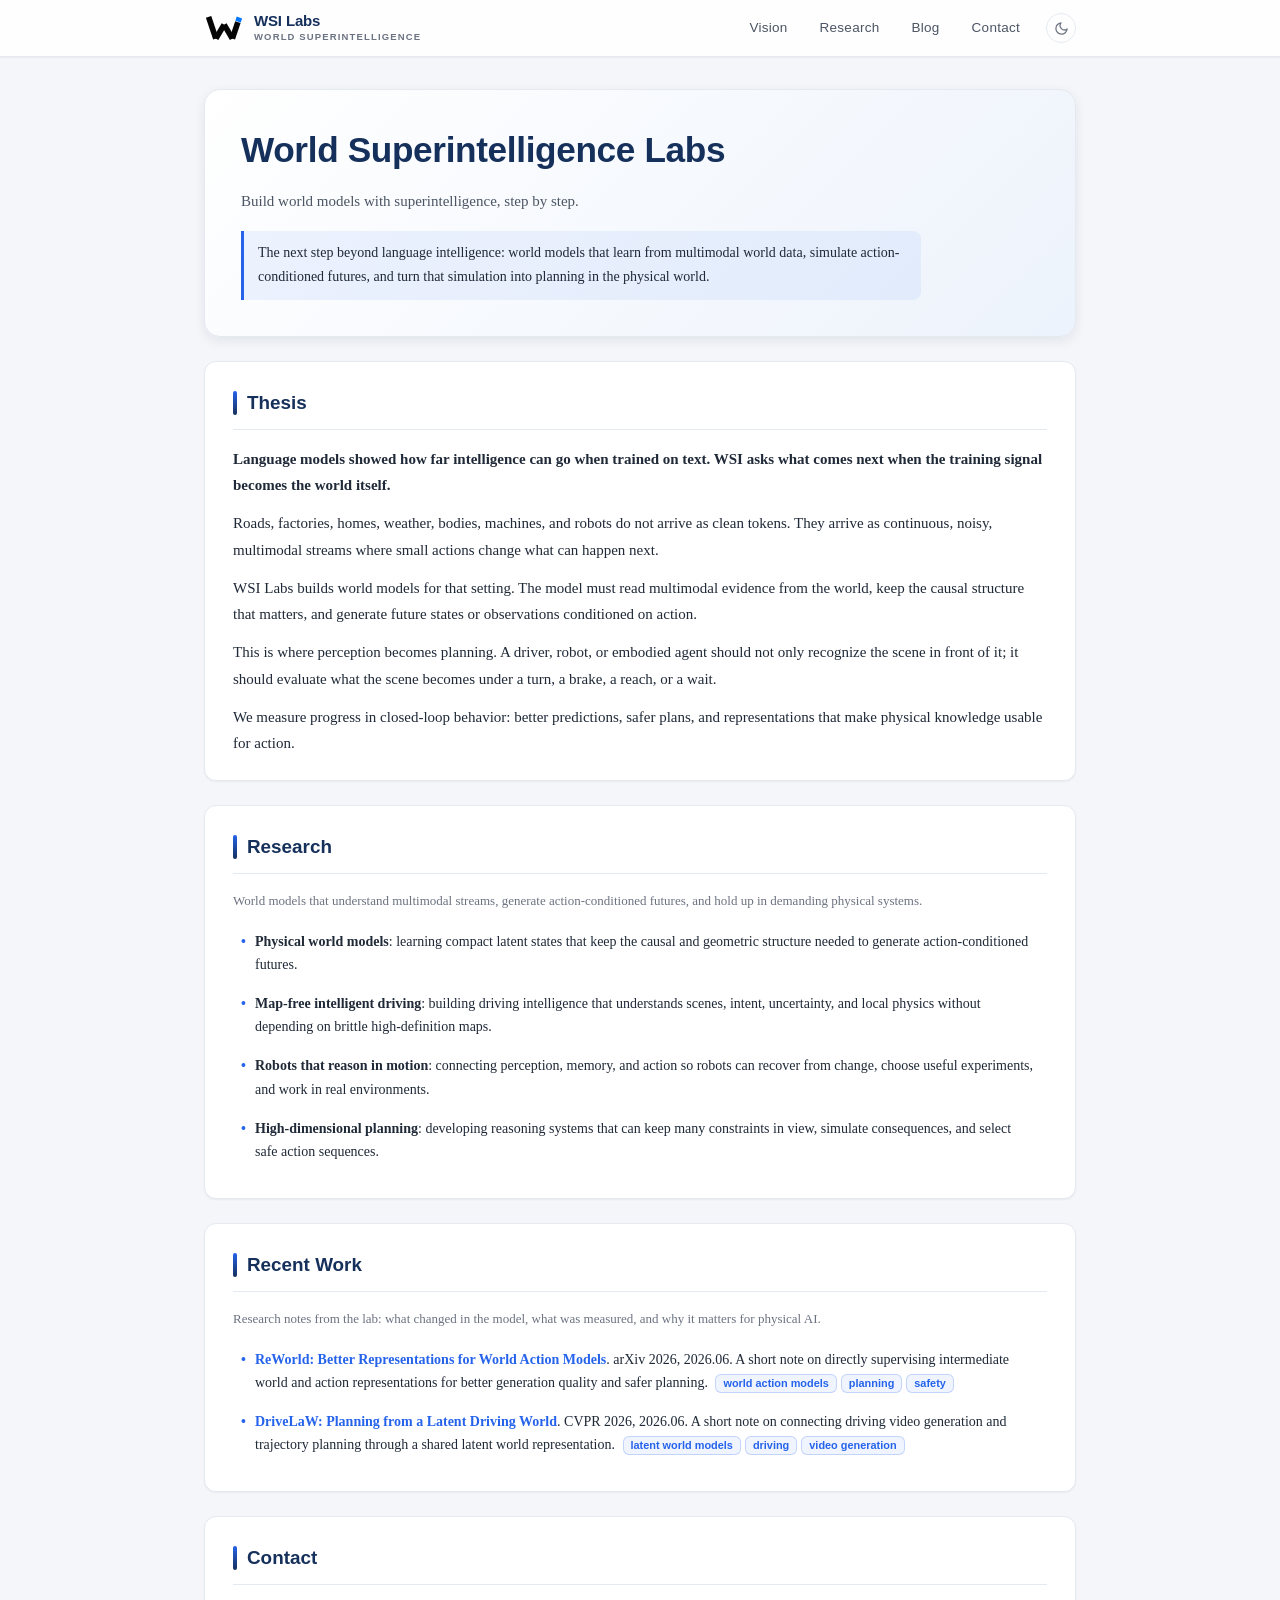
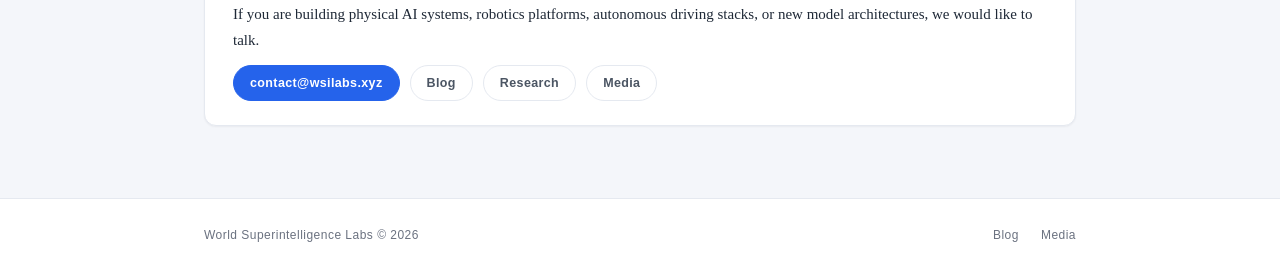
==== commit 9252774e: "Simplify hero block and remove GitHub org references - Hero title is now 'World Superintelligence La" ====
--- a/index.html
+++ b/index.html
@@ -37,10 +37,7 @@
               "@type": "ImageObject",
               "url": "https://wsilabs.xyz/assets/wsi-mark.svg"
             },
-            "email": "contact@wsilabs.xyz",
-            "sameAs": [
-              "https://github.com/wsilabsxyz/wsilabsxyz"
-            ]
+            "email": "contact@wsilabs.xyz"
           },
           {
             "@type": "WebSite",
@@ -145,7 +142,6 @@
           <a class="btn" href="blog/">Blog</a>
           <a class="btn" href="#research">Research</a>
           <a class="btn" href="media.html">Media</a>
-          <a class="btn" href="https://github.com/wsilabsxyz/wsilabsxyz">GitHub</a>
         </p>
       </section>
     </main>
@@ -156,7 +152,6 @@
         <nav class="footer-nav" aria-label="Footer navigation">
           <a href="blog/">Blog</a>
           <a href="media.html">Media</a>
-          <a href="https://github.com/wsilabsxyz/wsilabsxyz">GitHub</a>
         </nav>
       </div>
     </footer>
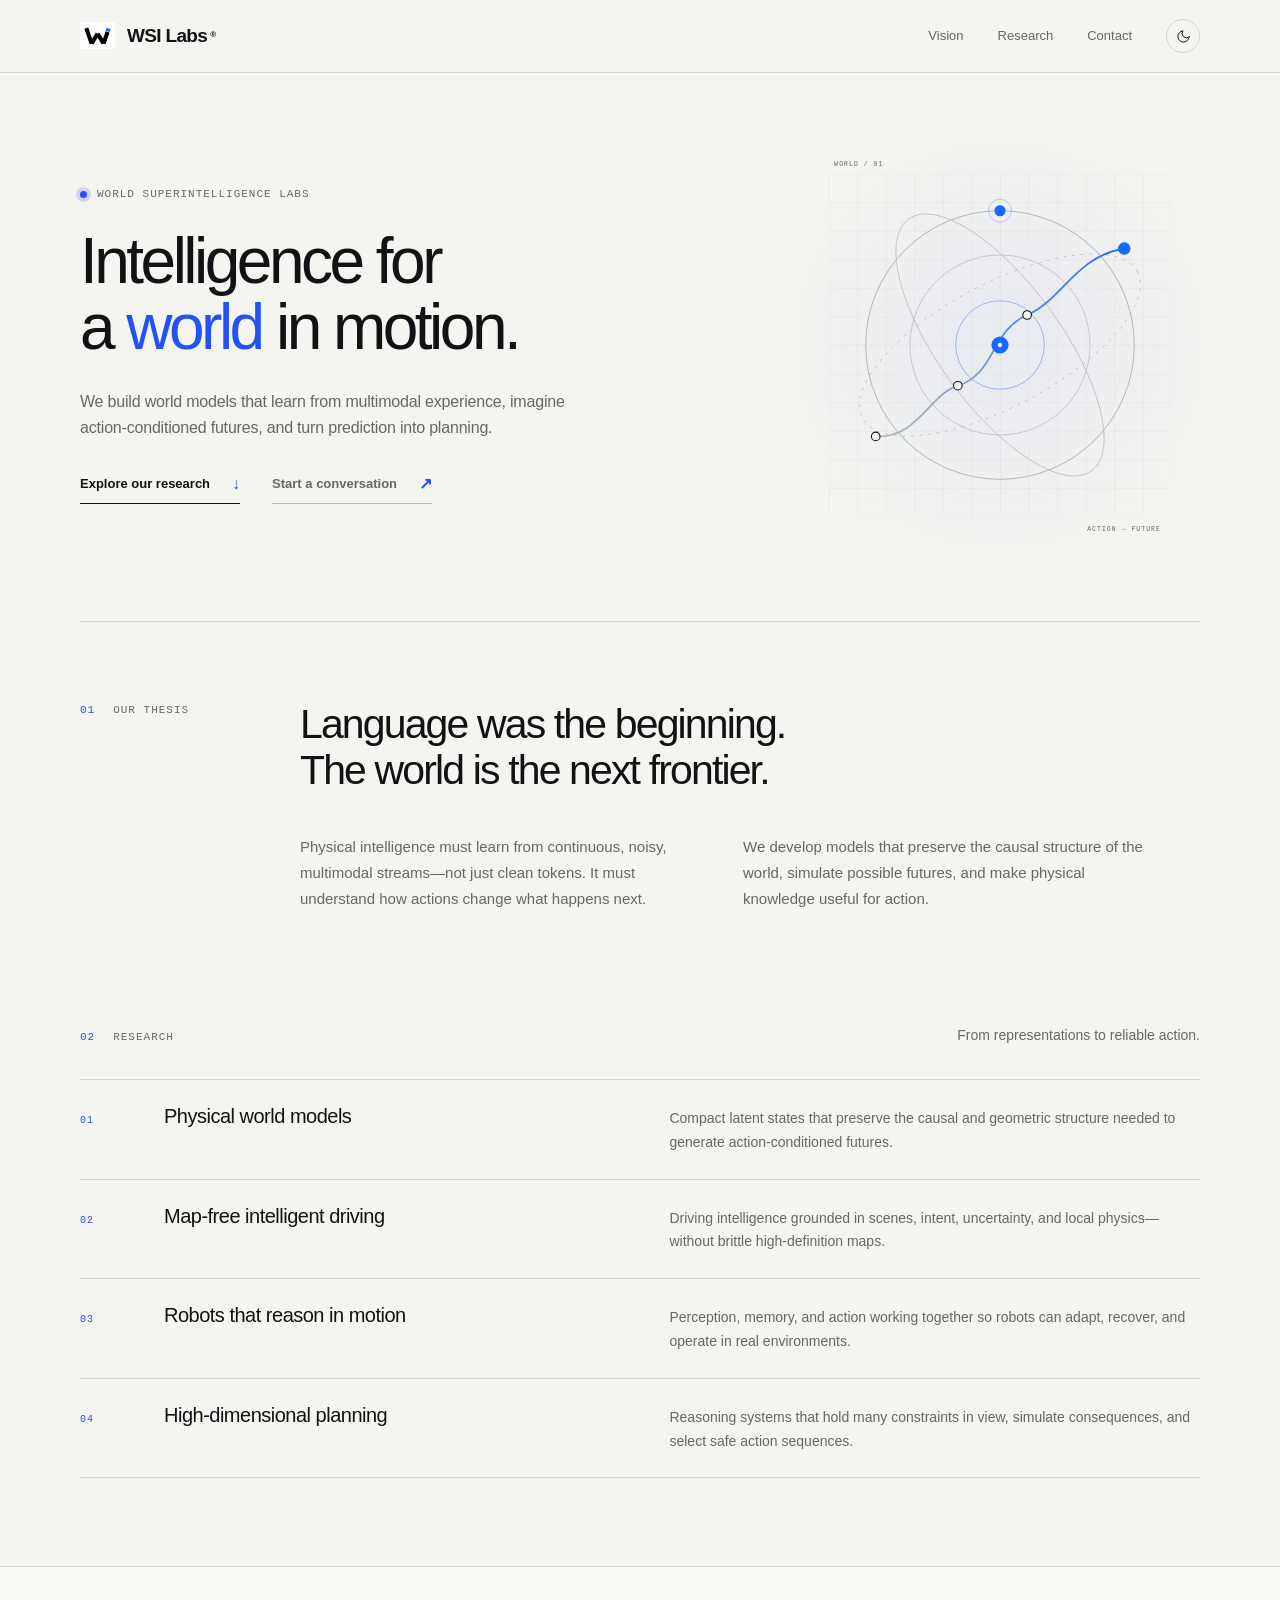
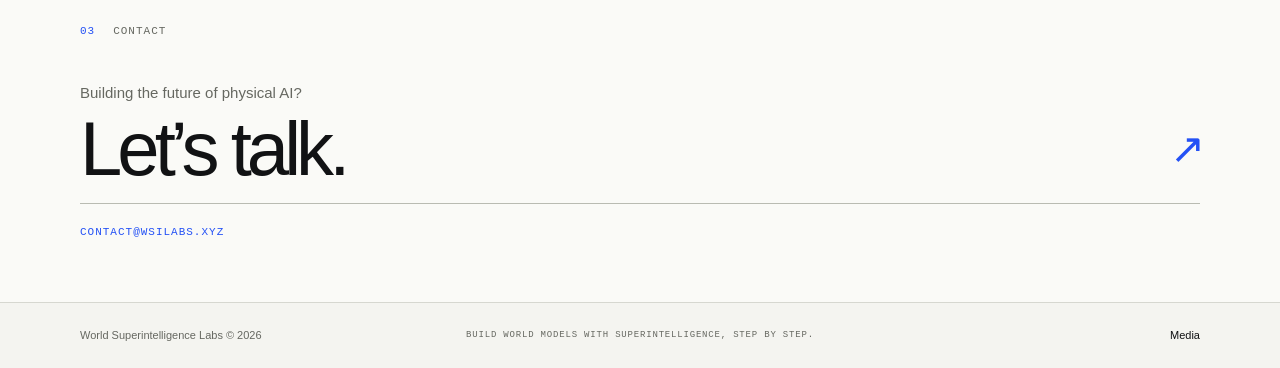
==== commit d16bac2f: "Redesign site with compact editorial style and remove blog" ====
--- a/index.html
+++ b/index.html
@@ -3,21 +3,21 @@
   <head>
     <meta charset="utf-8">
     <meta name="viewport" content="width=device-width, initial-scale=1">
-    <meta name="theme-color" content="#ffffff" media="(prefers-color-scheme: light)">
-    <meta name="theme-color" content="#0c0e12" media="(prefers-color-scheme: dark)">
-    <meta name="description" content="WSI Labs builds toward World Superintelligence, the next step beyond language intelligence: world models that learn from multimodal data, simulate action-conditioned futures, and plan in the physical world.">
+    <meta name="theme-color" content="#f4f4f0" media="(prefers-color-scheme: light)">
+    <meta name="theme-color" content="#0c0d0f" media="(prefers-color-scheme: dark)">
+    <meta name="description" content="WSI Labs builds world models that understand multimodal data, simulate action-conditioned futures, and plan in the physical world.">
     <link rel="canonical" href="https://wsilabs.xyz/">
     <meta property="og:type" content="website">
     <meta property="og:site_name" content="WSI Labs">
     <meta property="og:title" content="WSI Labs | World Superintelligence Labs">
-    <meta property="og:description" content="The next step beyond language intelligence: world models that learn from multimodal data, simulate action-conditioned futures, and plan in the physical world.">
+    <meta property="og:description" content="World models for a world in motion.">
     <meta property="og:url" content="https://wsilabs.xyz/">
     <meta property="og:image" content="https://wsilabs.xyz/assets/wsi-og-image.png">
     <meta property="og:image:width" content="1200">
     <meta property="og:image:height" content="630">
     <meta name="twitter:card" content="summary_large_image">
     <meta name="twitter:title" content="WSI Labs | World Superintelligence Labs">
-    <meta name="twitter:description" content="Beyond language intelligence: world models for action, simulation, and physical planning.">
+    <meta name="twitter:description" content="World models for a world in motion.">
     <meta name="twitter:image" content="https://wsilabs.xyz/assets/wsi-og-image.png">
     <title>WSI Labs | World Superintelligence Labs</title>
     <link rel="icon" href="assets/wsi-mark.svg" type="image/svg+xml">
@@ -48,7 +48,7 @@
             "publisher": {
               "@id": "https://wsilabs.xyz/#organization"
             },
-            "description": "WSI Labs builds toward World Superintelligence, the next step beyond language intelligence: world models that learn from multimodal data, simulate action-conditioned futures, and plan in the physical world."
+            "description": "WSI Labs builds world models that understand multimodal data, simulate action-conditioned futures, and plan in the physical world."
           }
         ]
       }
@@ -56,103 +56,136 @@
   </head>
   <body>
     <header class="site-header">
-      <div class="site-shell">
+      <div class="site-shell header-inner">
         <a class="brand" href="./" aria-label="WSI Labs home">
           <img class="brand-mark" src="assets/wsi-mark.svg" alt="" width="62" height="44">
-          <span class="brand-copy">
-            <span class="brand-name">WSI Labs</span>
-            <span class="brand-subtitle">World Superintelligence</span>
-          </span>
+          <span class="brand-name">WSI Labs<span class="brand-dot">®</span></span>
         </a>
-        <input type="checkbox" class="nav-toggle" aria-label="Toggle navigation menu">
         <nav class="nav" aria-label="Primary navigation">
           <a href="#vision">Vision</a>
           <a href="#research">Research</a>
-          <a href="#blog">Blog</a>
           <a href="#contact">Contact</a>
         </nav>
         <button class="theme-toggle" type="button" aria-label="Toggle dark mode" title="Toggle dark mode">
-          <svg class="icon-moon" viewBox="0 0 24 24"><path d="M21 12.79A9 9 0 1 1 11.21 3 7 7 0 0 0 21 12.79z"/></svg>
-          <svg class="icon-sun" viewBox="0 0 24 24"><circle cx="12" cy="12" r="5"/><line x1="12" y1="1" x2="12" y2="3"/><line x1="12" y1="21" x2="12" y2="23"/><line x1="4.22" y1="4.22" x2="5.64" y2="5.64"/><line x1="18.36" y1="18.36" x2="19.78" y2="19.78"/><line x1="1" y1="12" x2="3" y2="12"/><line x1="21" y1="12" x2="23" y2="12"/><line x1="4.22" y1="19.78" x2="5.64" y2="18.36"/><line x1="18.36" y1="5.64" x2="19.78" y2="4.22"/></svg>
+          <svg class="icon-moon" viewBox="0 0 24 24" aria-hidden="true"><path d="M21 12.79A9 9 0 1 1 11.21 3 7 7 0 0 0 21 12.79z"/></svg>
+          <svg class="icon-sun" viewBox="0 0 24 24" aria-hidden="true"><circle cx="12" cy="12" r="4"/><path d="M12 2v2M12 20v2M4.93 4.93l1.42 1.42M17.66 17.66l1.41 1.41M2 12h2M20 12h2M4.93 19.07l1.42-1.42M17.66 6.34l1.41-1.41"/></svg>
         </button>
       </div>
     </header>
 
-    <main class="site-shell page-main">
-      <section class="hero-card" id="vision" aria-labelledby="hero-title">
-        <h1 id="hero-title">World Superintelligence Labs</h1>
-        <p class="hero-lead">Build world models with superintelligence, step by step.</p>
-        <p class="hero-note">The next step beyond language intelligence: world models that learn from multimodal world data, simulate action-conditioned futures, and turn that simulation into planning in the physical world.</p>
+    <main>
+      <section class="hero site-shell" id="vision" aria-labelledby="hero-title">
+        <div class="hero-copy">
+          <p class="eyebrow"><span class="status-dot"></span> World Superintelligence Labs</p>
+          <h1 id="hero-title">Intelligence for<br>a <span>world</span> in motion.</h1>
+          <p class="hero-intro">We build world models that learn from multimodal experience, imagine action-conditioned futures, and turn prediction into planning.</p>
+          <div class="hero-links">
+            <a class="text-link" href="#research">Explore our research <span aria-hidden="true">↓</span></a>
+            <a class="text-link secondary" href="mailto:contact@wsilabs.xyz">Start a conversation <span aria-hidden="true">↗</span></a>
+          </div>
+        </div>
+
+        <div class="world-visual" aria-hidden="true">
+          <svg viewBox="0 0 560 560" fill="none" xmlns="http://www.w3.org/2000/svg">
+            <defs>
+              <pattern id="grid" width="40" height="40" patternUnits="userSpaceOnUse">
+                <path d="M40 0H0V40" class="grid-line"/>
+              </pattern>
+              <linearGradient id="trajectory" x1="112" y1="422" x2="458" y2="134" gradientUnits="userSpaceOnUse">
+                <stop class="gradient-start"/>
+                <stop offset="1" class="gradient-end"/>
+              </linearGradient>
+            </defs>
+            <rect x="40" y="40" width="480" height="480" fill="url(#grid)"/>
+            <circle cx="280" cy="280" r="188" class="orbit orbit-outer"/>
+            <circle cx="280" cy="280" r="126" class="orbit"/>
+            <circle cx="280" cy="280" r="62" class="orbit orbit-inner"/>
+            <ellipse cx="280" cy="280" rx="218" ry="86" transform="rotate(-28 280 280)" class="orbit orbit-dashed"/>
+            <ellipse cx="280" cy="280" rx="218" ry="86" transform="rotate(54 280 280)" class="orbit"/>
+            <path d="M280 58V502M58 280H502" class="axis"/>
+            <path d="M106 408C166 410 179 351 221 337C274 320 267 260 318 238C366 218 387 155 454 145" class="trajectory" stroke="url(#trajectory)"/>
+            <g class="satellite">
+              <circle cx="280" cy="92" r="7" class="node node-blue"/>
+              <circle cx="280" cy="92" r="16" class="node-ring"/>
+            </g>
+            <circle cx="106" cy="408" r="6" class="node"/>
+            <circle cx="221" cy="337" r="6" class="node"/>
+            <circle cx="318" cy="238" r="6" class="node"/>
+            <circle cx="454" cy="145" r="8" class="node node-blue"/>
+            <circle cx="280" cy="280" r="12" class="core"/>
+            <circle cx="280" cy="280" r="3" class="core-center"/>
+            <g class="coordinate-labels">
+              <text x="48" y="30">WORLD / 01</text>
+              <text x="402" y="540">ACTION → FUTURE</text>
+            </g>
+          </svg>
+        </div>
       </section>
 
-      <section class="card" aria-labelledby="thesis-title">
-        <h2 id="thesis-title">Thesis</h2>
-        <p class="lead">
-          Language models showed how far intelligence can go when trained on text. WSI asks what comes next when the training signal becomes the world itself.
-        </p>
-        <p>
-          Roads, factories, homes, weather, bodies, machines, and robots do not arrive as clean tokens. They arrive as continuous, noisy, multimodal streams where small actions change what can happen next.
-        </p>
-        <p>
-          WSI Labs builds world models for that setting. The model must read multimodal evidence from the world, keep the causal structure that matters, and generate future states or observations conditioned on action.
-        </p>
-        <p>
-          This is where perception becomes planning. A driver, robot, or embodied agent should not only recognize the scene in front of it; it should evaluate what the scene becomes under a turn, a brake, a reach, or a wait.
-        </p>
-        <p>
-          We measure progress in closed-loop behavior: better predictions, safer plans, and representations that make physical knowledge usable for action.
-        </p>
+      <section class="thesis site-shell" aria-labelledby="thesis-title">
+        <div class="section-label">
+          <span>01</span>
+          <h2 id="thesis-title">Our thesis</h2>
+        </div>
+        <div class="thesis-copy">
+          <p>Language was the beginning.<br>The world is the next frontier.</p>
+          <div class="thesis-detail">
+            <p>Physical intelligence must learn from continuous, noisy, multimodal streams—not just clean tokens. It must understand how actions change what happens next.</p>
+            <p>We develop models that preserve the causal structure of the world, simulate possible futures, and make physical knowledge useful for action.</p>
+          </div>
+        </div>
       </section>
 
-      <section class="card" id="research" aria-labelledby="research-title">
-        <h2 id="research-title">Research</h2>
-        <p class="card-sub">World models that understand multimodal streams, generate action-conditioned futures, and hold up in demanding physical systems.</p>
-        <ul class="dot-list">
-          <li><strong>Physical world models</strong>: learning compact latent states that keep the causal and geometric structure needed to generate action-conditioned futures.</li>
-          <li><strong>Map-free intelligent driving</strong>: building driving intelligence that understands scenes, intent, uncertainty, and local physics without depending on brittle high-definition maps.</li>
-          <li><strong>Robots that reason in motion</strong>: connecting perception, memory, and action so robots can recover from change, choose useful experiments, and work in real environments.</li>
-          <li><strong>High-dimensional planning</strong>: developing reasoning systems that can keep many constraints in view, simulate consequences, and select safe action sequences.</li>
-        </ul>
+      <section class="research site-shell" id="research" aria-labelledby="research-title">
+        <div class="section-heading">
+          <div class="section-label">
+            <span>02</span>
+            <h2 id="research-title">Research</h2>
+          </div>
+          <p>From representations to reliable action.</p>
+        </div>
+        <div class="research-list">
+          <article class="research-item">
+            <span class="research-number">01</span>
+            <h3>Physical world models</h3>
+            <p>Compact latent states that preserve the causal and geometric structure needed to generate action-conditioned futures.</p>
+          </article>
+          <article class="research-item">
+            <span class="research-number">02</span>
+            <h3>Map-free intelligent driving</h3>
+            <p>Driving intelligence grounded in scenes, intent, uncertainty, and local physics—without brittle high-definition maps.</p>
+          </article>
+          <article class="research-item">
+            <span class="research-number">03</span>
+            <h3>Robots that reason in motion</h3>
+            <p>Perception, memory, and action working together so robots can adapt, recover, and operate in real environments.</p>
+          </article>
+          <article class="research-item">
+            <span class="research-number">04</span>
+            <h3>High-dimensional planning</h3>
+            <p>Reasoning systems that hold many constraints in view, simulate consequences, and select safe action sequences.</p>
+          </article>
+        </div>
       </section>
 
-      <section class="card" id="blog" aria-labelledby="blog-title">
-        <h2 id="blog-title">Recent Work</h2>
-        <p class="card-sub">Research notes from the lab: what changed in the model, what was measured, and why it matters for physical AI.</p>
-        <ul class="dot-list">
-          <li>
-            <a href="blog/reworld-world-action-models.html"><strong>ReWorld: Better Representations for World Action Models</strong></a>. arXiv 2026, 2026.06.
-            A short note on directly supervising intermediate world and action representations for better generation quality and safer planning.
-            <span class="chip-row"><span class="chip">world action models</span><span class="chip">planning</span><span class="chip">safety</span></span>
-          </li>
-          <li>
-            <a href="blog/drivelaw-latent-driving-world.html"><strong>DriveLaW: Planning from a Latent Driving World</strong></a>. CVPR 2026, 2026.06.
-            A short note on connecting driving video generation and trajectory planning through a shared latent world representation.
-            <span class="chip-row"><span class="chip">latent world models</span><span class="chip">driving</span><span class="chip">video generation</span></span>
-          </li>
-        </ul>
-      </section>
-
-      <section class="card" id="contact" aria-labelledby="contact-title">
-        <h2 id="contact-title">Contact</h2>
-        <p>
-          If you are building physical AI systems, robotics platforms, autonomous driving stacks, or new model architectures, we would like to talk.
-        </p>
-        <p class="link-row">
-          <a class="btn btn-primary" href="mailto:contact@wsilabs.xyz">contact@wsilabs.xyz</a>
-          <a class="btn" href="blog/">Blog</a>
-          <a class="btn" href="#research">Research</a>
-          <a class="btn" href="media.html">Media</a>
-        </p>
+      <section class="contact" id="contact" aria-labelledby="contact-title">
+        <div class="site-shell contact-inner">
+          <div class="section-label">
+            <span>03</span>
+            <h2 id="contact-title">Contact</h2>
+          </div>
+          <p class="contact-kicker">Building the future of physical AI?</p>
+          <a class="contact-link" href="mailto:contact@wsilabs.xyz">Let’s talk.<span aria-hidden="true">↗</span></a>
+          <p class="contact-email">contact@wsilabs.xyz</p>
+        </div>
       </section>
     </main>
 
     <footer class="site-footer">
       <div class="site-shell footer-row">
         <span>World Superintelligence Labs © 2026</span>
-        <nav class="footer-nav" aria-label="Footer navigation">
-          <a href="blog/">Blog</a>
-          <a href="media.html">Media</a>
-        </nav>
+        <span class="footer-note">Build world models with superintelligence, step by step.</span>
+        <a href="media.html">Media</a>
       </div>
     </footer>
     <script src="script.js"></script>
--- a/styles.css
+++ b/styles.css
@@ -1,29 +1,39 @@
-/* WSI Labs — design system
-   Design language: modern academic homepage (card-based).
-   Serif body text on a quiet gray-blue field, white cards with hairline borders
-   and soft shadows, deep-navy headings with a blue accent, pill chips and buttons.
-   Dark mode: data-theme attribute on <html> (system default, toggle overrides),
-   driven by theme-init.js + script.js. */
+/* WSI Labs — editorial technology
+   Oversized neo-grotesk type, a warm paper field, hairline structure,
+   electric-blue trajectories, and a custom world-model diagram. */
 
 :root {
-  --primary: #16305c;
-  --primary-light: #2c5282;
-  --accent: #2563eb;
-  --accent-soft: rgba(37, 99, 235, 0.07);
-  --text: #1f2937;
-  --text-light: #4b5563;
-  --muted: #6b7280;
-  --bg: #f4f6fa;
-  --card: #ffffff;
-  --border: #e5e9f0;
-  --shadow-sm: 0 1px 2px rgba(16, 24, 40, 0.05);
-  --shadow-md: 0 4px 12px rgba(16, 24, 40, 0.08);
-  --shadow-lg: 0 8px 24px rgba(16, 24, 40, 0.12);
-  --radius: 12px;
-  --header-h: 56px;
-  --max: 920px;
-  --serif: Georgia, Cambria, "Times New Roman", "Songti SC", "STSong", serif;
-  --sans: -apple-system, BlinkMacSystemFont, "Segoe UI", Roboto, "Helvetica Neue", "PingFang SC", "Hiragino Sans GB", "Microsoft YaHei", sans-serif;
+  color-scheme: light;
+  --bg: #f4f4f0;
+  --surface: #fafaf7;
+  --ink: #111214;
+  --muted: #666861;
+  --line: #d6d7d0;
+  --line-strong: #b9bbb2;
+  --accent: #2451f5;
+  --accent-bright: #1769ff;
+  --accent-ink: #ffffff;
+  --selection: rgba(36, 81, 245, 0.18);
+  --header-bg: rgba(244, 244, 240, 0.88);
+  --max: 1280px;
+  --header-h: 84px;
+  --sans: "Helvetica Neue", Helvetica, Arial, "PingFang SC", "Hiragino Sans GB", sans-serif;
+  --mono: "SFMono-Regular", Consolas, "Liberation Mono", monospace;
+}
+
+:root[data-theme="dark"] {
+  color-scheme: dark;
+  --bg: #0c0d0f;
+  --surface: #121316;
+  --ink: #f0f0eb;
+  --muted: #979a94;
+  --line: #2b2d30;
+  --line-strong: #43464a;
+  --accent: #6d8eff;
+  --accent-bright: #5c84ff;
+  --accent-ink: #0c0d0f;
+  --selection: rgba(109, 142, 255, 0.28);
+  --header-bg: rgba(12, 13, 15, 0.88);
 }
 
 * {
@@ -31,907 +41,1062 @@
 }
 
 html {
-  overflow-x: clip;
   scroll-behavior: smooth;
-  scroll-padding-top: calc(var(--header-h) + 16px);
+  scroll-padding-top: calc(var(--header-h) + 24px);
   -webkit-font-smoothing: antialiased;
   -moz-osx-font-smoothing: grayscale;
 }
 
 body {
   margin: 0;
-  overflow-x: clip;
+  overflow-x: hidden;
   background: var(--bg);
-  color: var(--text);
-  font-family: var(--serif);
-  font-size: 15px;
-  line-height: 1.75;
+  color: var(--ink);
+  font-family: var(--sans);
+  font-size: 16px;
+  line-height: 1.6;
 }
 
 ::selection {
-  background: rgba(37, 99, 235, 0.18);
+  background: var(--selection);
 }
 
 a {
-  color: var(--accent);
+  color: inherit;
   text-decoration: none;
-  border-bottom: 1px solid transparent;
-  transition: color 0.2s, border-color 0.2s, background 0.2s;
-}
-
-a:hover {
-  color: var(--primary);
-  border-bottom-color: var(--primary);
+}
+
+button,
+a {
+  -webkit-tap-highlight-color: transparent;
 }
 
 :focus-visible {
   outline: 2px solid var(--accent);
-  outline-offset: 2px;
-  border-radius: 4px;
-}
-
-img {
+  outline-offset: 5px;
+}
+
+img,
+svg {
+  display: block;
   max-width: 100%;
-  height: auto;
 }
 
 .site-shell {
-  max-width: var(--max);
-  margin: 0 auto;
-  padding: 0 24px;
-}
-
-/* ---------- header ---------- */
+  width: min(100% - 64px, var(--max));
+  margin-inline: auto;
+}
+
+/* Header */
 
 .site-header {
   position: sticky;
   top: 0;
-  z-index: 100;
-  background: rgba(255, 255, 255, 0.88);
-  -webkit-backdrop-filter: blur(10px) saturate(1.5);
-  backdrop-filter: blur(10px) saturate(1.5);
-  border-bottom: 1px solid var(--border);
-  box-shadow: var(--shadow-sm);
-}
-
-.site-header .site-shell {
+  z-index: 20;
+  border-bottom: 1px solid var(--line);
+  background: var(--header-bg);
+  -webkit-backdrop-filter: blur(16px);
+  backdrop-filter: blur(16px);
+}
+
+.header-inner {
   display: flex;
   align-items: center;
+  min-height: var(--header-h);
+}
+
+.brand {
+  display: inline-flex;
+  align-items: center;
   gap: 12px;
-  min-height: var(--header-h);
-}
-
-.brand {
+  flex: 0 0 auto;
+}
+
+.brand-mark {
+  width: 35px;
+  height: 27px;
+  padding: 3px;
+  border-radius: 3px;
+  background: #ffffff;
+  object-fit: contain;
+}
+
+.brand-name {
+  font-size: 19px;
+  font-weight: 650;
+  letter-spacing: -0.035em;
+}
+
+.brand-dot {
+  position: relative;
+  top: -0.55em;
+  margin-left: 3px;
+  font-size: 8px;
+  letter-spacing: 0;
+}
+
+.nav {
+  display: flex;
+  align-items: center;
+  gap: 34px;
+  margin-left: auto;
+}
+
+.nav a {
+  position: relative;
+  color: var(--muted);
+  font-size: 13px;
+  font-weight: 500;
+}
+
+.nav a::after {
+  content: "";
+  position: absolute;
+  right: 0;
+  bottom: -7px;
+  left: 0;
+  height: 1px;
+  background: var(--ink);
+  transform: scaleX(0);
+  transform-origin: right;
+  transition: transform 180ms ease;
+}
+
+.nav a:hover {
+  color: var(--ink);
+}
+
+.nav a:hover::after {
+  transform: scaleX(1);
+  transform-origin: left;
+}
+
+.theme-toggle {
+  display: inline-grid;
+  place-items: center;
+  width: 34px;
+  height: 34px;
+  margin-left: 34px;
+  padding: 0;
+  border: 1px solid var(--line);
+  border-radius: 50%;
+  background: transparent;
+  color: var(--ink);
+  cursor: pointer;
+  transition: border-color 180ms ease, transform 180ms ease;
+}
+
+.theme-toggle:hover {
+  border-color: var(--ink);
+  transform: rotate(12deg);
+}
+
+.theme-toggle svg {
+  width: 15px;
+  height: 15px;
+  fill: none;
+  stroke: currentColor;
+  stroke-width: 1.6;
+  stroke-linecap: round;
+  stroke-linejoin: round;
+}
+
+.theme-toggle .icon-sun,
+:root[data-theme="dark"] .theme-toggle .icon-moon {
+  display: none;
+}
+
+:root[data-theme="dark"] .theme-toggle .icon-sun {
+  display: block;
+}
+
+/* Hero */
+
+.hero {
+  display: grid;
+  grid-template-columns: minmax(0, 1.25fr) minmax(360px, 0.75fr);
+  align-items: center;
+  gap: 40px;
+  min-height: calc(100vh - var(--header-h));
+  min-height: calc(100svh - var(--header-h));
+  padding-block: 72px 84px;
+}
+
+.eyebrow,
+.section-label,
+.research-number,
+.contact-email,
+.footer-note {
+  font-family: var(--mono);
+  text-transform: uppercase;
+  letter-spacing: 0.09em;
+}
+
+.eyebrow {
   display: flex;
   align-items: center;
   gap: 10px;
-  min-width: 0;
-  border-bottom: none;
-}
-
-.brand:hover {
-  border-bottom: none;
-}
-
-.brand-mark {
-  width: 40px;
-  height: 29px;
-  flex: 0 0 auto;
-  object-fit: contain;
-}
-
-.brand-copy {
+  margin: 0 0 32px;
+  color: var(--muted);
+  font-size: 11px;
+  font-weight: 500;
+}
+
+.status-dot {
+  width: 7px;
+  height: 7px;
+  border-radius: 50%;
+  background: var(--accent);
+  box-shadow: 0 0 0 4px var(--selection);
+}
+
+.hero h1 {
+  max-width: 800px;
+  margin: 0;
+  font-size: clamp(58px, 6.6vw, 98px);
+  font-weight: 500;
+  line-height: 0.98;
+  letter-spacing: -0.065em;
+}
+
+.hero h1 span {
+  color: var(--accent);
+}
+
+.hero-intro {
+  max-width: 580px;
+  margin: 38px 0 0;
+  color: var(--muted);
+  font-size: 18px;
+  line-height: 1.65;
+  letter-spacing: -0.012em;
+}
+
+.hero-links {
   display: flex;
-  flex-direction: column;
-}
-
-.brand-name {
-  color: var(--primary);
-  font-family: var(--sans);
-  font-size: 15px;
-  font-weight: 700;
-  line-height: 1.1;
-  letter-spacing: -0.01em;
-}
-
-.brand-subtitle {
-  margin-top: 2px;
-  color: var(--muted);
-  font-family: var(--sans);
-  font-size: 9.5px;
+  flex-wrap: wrap;
+  gap: 32px;
+  margin-top: 38px;
+}
+
+.text-link {
+  display: inline-flex;
+  align-items: center;
+  gap: 22px;
+  padding-bottom: 6px;
+  border-bottom: 1px solid var(--ink);
+  font-size: 13px;
   font-weight: 600;
-  line-height: 1.25;
-  letter-spacing: 0.12em;
-  text-transform: uppercase;
-}
-
-.nav {
-  display: flex;
-  align-items: center;
-  gap: 4px;
-  margin-left: auto;
-}
-
-.nav a {
-  color: var(--text-light);
-  padding: 7px 14px;
-  border: none;
-  border-radius: 8px;
-  font-family: var(--sans);
-  font-size: 13.5px;
-  font-weight: 500;
-  letter-spacing: 0.02em;
-  text-transform: capitalize;
-}
-
-.nav a:hover {
-  color: var(--primary);
-  background: rgba(22, 48, 92, 0.07);
-  border-bottom: none;
-}
-
-/* mobile menu: CSS-only checkbox pattern, no JS required.
-   The checkbox itself is the hamburger button (native focus + keyboard support). */
-
-.nav-toggle {
-  display: none;
+}
+
+.text-link span {
+  color: var(--accent);
+  font-size: 16px;
+  transition: transform 180ms ease;
+}
+
+.text-link:hover span {
+  transform: translateY(3px);
+}
+
+.text-link.secondary {
+  border-color: var(--line-strong);
+  color: var(--muted);
+}
+
+.text-link.secondary:hover {
+  color: var(--ink);
+}
+
+.text-link.secondary:hover span {
+  transform: translate(2px, -2px);
+}
+
+.world-visual {
   position: relative;
-  width: 38px;
-  height: 38px;
-  margin: 0 0 0 auto;
-  padding: 0;
-  flex: 0 0 auto;
-  -webkit-appearance: none;
-  appearance: none;
-  cursor: pointer;
-  border: 1px solid var(--border);
-  border-radius: 999px;
-  background: var(--card);
-}
-
-.nav-toggle::before,
-.nav-toggle::after {
+  justify-self: end;
+  width: min(100%, 510px);
+  aspect-ratio: 1;
+}
+
+.world-visual::before {
   content: "";
   position: absolute;
-  left: 10px;
-  right: 10px;
-  height: 2px;
-  border-radius: 2px;
-  background: var(--text);
-  transition: transform 200ms ease, top 200ms ease;
-}
-
-.nav-toggle::before {
-  top: 13px;
-}
-
-.nav-toggle::after {
-  top: 21px;
-}
-
-/* theme toggle (driven by script.js) */
-
-.theme-toggle {
-  display: inline-flex;
-  align-items: center;
-  justify-content: center;
-  width: 30px;
-  height: 30px;
-  padding: 0;
-  flex: 0 0 auto;
-  border: 1px solid var(--border);
-  border-radius: 999px;
-  background: transparent;
-  color: var(--muted);
-  cursor: pointer;
-  transition: color 0.2s, border-color 0.2s, background 0.2s;
-}
-
-.theme-toggle:hover {
-  color: var(--primary);
-  border-color: var(--primary);
-  background: var(--accent-soft);
-}
-
-.theme-toggle svg {
-  width: 15px;
-  height: 15px;
-  stroke: currentColor;
+  inset: 14%;
+  border-radius: 50%;
+  background: var(--accent);
+  opacity: 0.055;
+  filter: blur(60px);
+}
+
+.world-visual svg {
+  position: relative;
+  width: 100%;
+  overflow: visible;
+}
+
+.grid-line {
   fill: none;
-  stroke-width: 2;
+  stroke: var(--line);
+  stroke-width: 0.7;
+}
+
+.orbit,
+.axis,
+.node-ring {
+  fill: none;
+  stroke: var(--line-strong);
+  stroke-width: 1;
+}
+
+.orbit-outer {
+  stroke: var(--ink);
+  stroke-opacity: 0.36;
+}
+
+.orbit-inner {
+  stroke: var(--accent);
+  stroke-opacity: 0.5;
+}
+
+.orbit-dashed {
+  stroke-dasharray: 4 8;
+}
+
+.axis {
+  stroke: var(--line);
+  stroke-dasharray: 2 8;
+}
+
+.trajectory {
+  fill: none;
+  stroke-width: 2.5;
   stroke-linecap: round;
-  stroke-linejoin: round;
-}
-
-.theme-toggle .icon-sun {
-  display: none;
-}
-
-:root[data-theme="dark"] .theme-toggle .icon-sun {
-  display: block;
-}
-
-:root[data-theme="dark"] .theme-toggle .icon-moon {
-  display: none;
-}
-
-/* ---------- layout ---------- */
-
-.page-main {
-  padding-top: 8px;
-  padding-bottom: 48px;
-}
-
-/* ---------- hero card (profile-style, single column) ---------- */
-
-.hero-card {
-  margin-top: 24px;
-  margin-bottom: 24px;
-  padding: 40px 36px 36px;
-  background: linear-gradient(135deg, #ffffff 0%, #edf3fc 100%);
-  border: 1px solid var(--border);
-  border-radius: 16px;
-  box-shadow: var(--shadow-md);
-}
-
-.hero-card h1 {
-  margin: 0 0 18px;
-  color: var(--primary);
-  font-family: var(--sans);
-  font-size: 2.2rem;
-  font-weight: 700;
-  letter-spacing: -0.01em;
-  line-height: 1.15;
-}
-
-.hero-lead {
-  max-width: 640px;
-  margin: 0 0 16px;
-  color: var(--text-light);
+}
+
+.gradient-start {
+  stop-color: var(--line-strong);
+}
+
+.gradient-end {
+  stop-color: var(--accent-bright);
+}
+
+.node {
+  fill: var(--bg);
+  stroke: var(--ink);
+  stroke-width: 1.5;
+}
+
+.node-blue {
+  fill: var(--accent-bright);
+  stroke: var(--accent-bright);
+}
+
+.node-ring {
+  stroke: var(--accent);
+  stroke-opacity: 0.35;
+}
+
+.core {
+  fill: var(--accent-bright);
+}
+
+.core-center {
+  fill: var(--bg);
+}
+
+.satellite {
+  transform-origin: 280px 280px;
+  animation: orbit 24s linear infinite;
+}
+
+.coordinate-labels {
+  fill: var(--muted);
+  font-family: var(--mono);
+  font-size: 9px;
+  letter-spacing: 1.5px;
+}
+
+@keyframes orbit {
+  to { transform: rotate(360deg); }
+}
+
+/* Shared section structure */
+
+.section-label {
+  display: flex;
+  align-items: baseline;
+  gap: 18px;
+  color: var(--muted);
+  font-size: 11px;
+}
+
+.section-label > span {
+  color: var(--accent);
+}
+
+.section-label h2 {
+  margin: 0;
+  color: inherit;
+  font: inherit;
+}
+
+/* Thesis */
+
+.thesis {
+  display: grid;
+  grid-template-columns: 220px 1fr;
+  gap: 40px;
+  padding-block: 120px;
+  border-top: 1px solid var(--line);
+}
+
+.thesis-copy > p {
+  max-width: 850px;
+  margin: 0;
+  font-size: clamp(36px, 4.2vw, 62px);
+  font-weight: 450;
+  line-height: 1.12;
+  letter-spacing: -0.045em;
+}
+
+.thesis-detail {
+  display: grid;
+  grid-template-columns: repeat(2, minmax(0, 1fr));
+  gap: 48px;
+  max-width: 850px;
+  margin-top: 64px;
+}
+
+.thesis-detail p {
+  margin: 0;
+  color: var(--muted);
   font-size: 15px;
-}
-
-.hero-note {
-  max-width: 680px;
+  line-height: 1.75;
+}
+
+/* Research */
+
+.research {
+  padding-block: 48px 128px;
+}
+
+.section-heading {
+  display: flex;
+  align-items: baseline;
+  justify-content: space-between;
+  gap: 32px;
+  margin-bottom: 48px;
+}
+
+.section-heading > p {
   margin: 0;
-  padding: 10px 14px;
-  background: var(--accent-soft);
-  border-left: 3px solid var(--accent);
-  border-radius: 0 8px 8px 0;
+  color: var(--muted);
   font-size: 14px;
 }
 
-/* ---------- content cards ---------- */
-
-.card {
-  margin-bottom: 24px;
-  padding: 24px 28px;
-  background: var(--card);
-  border: 1px solid var(--border);
-  border-radius: var(--radius);
-  box-shadow: var(--shadow-sm);
-}
-
-.card h2 {
-  position: relative;
-  margin: 0 0 16px;
-  padding: 0 0 10px 14px;
-  border-bottom: 1px solid var(--border);
-  color: var(--primary);
-  font-family: var(--sans);
-  font-size: 1.18rem;
-  font-weight: 600;
-}
-
-.card h2::before {
-  content: "";
-  position: absolute;
-  left: 0;
-  top: 5px;
-  bottom: 14px;
-  width: 4px;
-  border-radius: 2px;
-  background: linear-gradient(180deg, var(--accent), var(--primary));
-}
-
-.card p {
-  margin: 0 0 12px;
-}
-
-.card p:last-child {
-  margin-bottom: 0;
-}
-
-.card p.lead {
-  color: var(--text);
-  font-weight: 600;
-}
-
-.card-sub {
-  margin: -6px 0 14px;
-  color: var(--muted);
-  font-size: 13px;
-}
-
-/* dotted lists, academic style */
-.dot-list {
-  list-style: none;
+.research-list {
+  border-bottom: 1px solid var(--line);
+}
+
+.research-item {
+  display: grid;
+  grid-template-columns: 70px minmax(260px, 0.85fr) minmax(300px, 1fr);
+  gap: 28px;
+  align-items: baseline;
+  padding: 30px 0;
+  border-top: 1px solid var(--line);
+}
+
+.research-number {
+  color: var(--accent);
+  font-size: 10px;
+}
+
+.research-item h3 {
   margin: 0;
-  padding: 0;
-}
-
-.dot-list li {
-  position: relative;
-  margin-bottom: 6px;
-  padding: 5px 10px 5px 22px;
-  border-radius: 8px;
+  font-size: 23px;
+  font-weight: 500;
+  line-height: 1.25;
+  letter-spacing: -0.025em;
+}
+
+.research-item p {
+  margin: 0;
+  color: var(--muted);
   font-size: 14px;
-  line-height: 1.65;
-  transition: background 0.15s;
-}
-
-.dot-list li:hover {
-  background: var(--accent-soft);
-}
-
-.dot-list li::before {
-  content: "•";
-  position: absolute;
-  left: 8px;
-  color: var(--accent);
-  font-weight: 700;
-}
-
-.dot-list li strong {
-  color: var(--text);
-  font-weight: 600;
-}
-
-.dot-list li a strong {
-  color: var(--accent);
-  transition: color 0.2s;
-}
-
-.dot-list li a:hover strong {
-  color: var(--primary);
-}
-
-/* topic chips */
-.chip-row {
-  display: inline-flex;
-  flex-wrap: wrap;
-  gap: 4px;
-  margin-left: 4px;
-}
-
-.chip {
-  display: inline-block;
-  padding: 0 7px;
-  border: 1px solid rgba(37, 99, 235, 0.22);
-  border-radius: 6px;
-  background: var(--accent-soft);
-  color: var(--accent);
-  font-family: var(--sans);
-  font-size: 0.78em;
-  font-weight: 600;
-  line-height: 1.55;
-  white-space: nowrap;
-}
-
-/* ---------- buttons ---------- */
-
-.btn {
-  display: inline-flex;
-  align-items: center;
-  gap: 8px;
-  min-height: 36px;
-  padding: 6px 16px;
-  border: 1px solid var(--border);
-  border-bottom: 1px solid var(--border);
-  border-radius: 999px;
-  background: var(--card);
-  color: var(--text-light);
-  font-family: var(--sans);
-  font-size: 12.5px;
-  font-weight: 600;
-  letter-spacing: 0.03em;
-}
-
-.btn:hover {
-  border-color: var(--accent);
-  color: var(--primary);
-  background: var(--accent-soft);
-}
-
-.btn-primary {
-  border-color: var(--accent);
+  line-height: 1.7;
+}
+
+/* Contact and footer */
+
+.contact {
   background: var(--accent);
   color: #ffffff;
 }
 
-.btn-primary:hover {
-  border-color: var(--primary);
-  background: var(--primary);
-  color: #ffffff;
-}
-
-.link-row {
-  display: flex;
-  flex-wrap: wrap;
-  gap: 10px;
-  margin: 16px 0 0;
-}
-
-/* ---------- inner pages: hero ---------- */
-
-.page-hero {
-  padding: 24px 4px 20px;
-}
-
-.eyebrow {
-  display: inline-flex;
-  align-items: center;
-  gap: 10px;
-  margin: 0 0 14px;
-  color: var(--muted);
-  font-family: var(--sans);
-  font-size: 11px;
-  font-weight: 700;
-  letter-spacing: 0.14em;
-  text-transform: uppercase;
-}
-
-.eyebrow::before {
-  content: "";
-  width: 26px;
-  height: 3px;
-  border-radius: 2px;
-  background: var(--accent);
-}
-
-.page-title {
-  margin: 0;
-  color: var(--primary);
-  font-family: var(--sans);
-  font-size: 1.9rem;
-  font-weight: 700;
-  letter-spacing: -0.01em;
-  line-height: 1.15;
-}
-
-.slogan {
-  margin: 10px 0 0;
-  color: var(--muted);
-  font-size: 14px;
-}
-
-.post-note {
-  margin: 0 0 18px;
-  color: var(--muted);
-  font-family: var(--sans);
-  font-size: 12px;
-  line-height: 1.55;
-}
-
-.back-link {
-  color: var(--muted);
-  font-family: var(--sans);
-  font-size: 12.5px;
-  font-weight: 600;
-  border-bottom: none;
-}
-
-.back-link::before {
-  content: "← ";
-  color: var(--accent);
-}
-
-.back-link:hover {
-  color: var(--primary);
-  border-bottom: none;
-}
-
-/* ---------- inner pages: list cards (blog index, media) ---------- */
-
-.post-list,
-.asset-list {
-  background: var(--card);
-  border: 1px solid var(--border);
-  border-radius: var(--radius);
-  box-shadow: var(--shadow-sm);
-  padding: 8px 12px;
-}
-
-.asset-list {
-  margin-bottom: 24px;
-}
-
-.post-link,
-.asset-item {
-  display: grid;
-  grid-template-columns: 170px 1fr 40px;
-  gap: 24px;
-  align-items: start;
-  padding: 16px 14px;
-  border-bottom: 1px solid var(--border);
-  border-radius: 8px;
-  transition: background 0.15s;
-}
-
-.post-link:last-child,
-.asset-item:last-child {
-  border-bottom: none;
-}
-
-.post-link:hover,
-.asset-item:hover {
-  background: var(--accent-soft);
-  border-bottom-color: var(--border);
-}
-
-.post-link:hover {
-  color: var(--text);
-}
-
-.post-meta,
-.asset-meta {
-  padding-top: 4px;
-  color: var(--muted);
-  font-family: var(--sans);
-  font-size: 12px;
-  line-height: 1.6;
-}
-
-.asset-meta {
-  color: var(--accent);
-  font-weight: 600;
-}
-
-.post-link h3 {
-  margin: 0 0 6px;
-  color: var(--text);
-  font-family: var(--sans);
-  font-size: 17px;
-  font-weight: 650;
-  line-height: 1.3;
-  transition: color 0.2s;
-}
-
-.post-link:hover h3 {
-  color: var(--primary);
-}
-
-.post-link p,
-.asset-note {
-  margin: 0;
-  color: var(--muted);
-  font-size: 14px;
-  line-height: 1.6;
-}
-
-.post-tags {
-  display: flex;
-  flex-wrap: wrap;
-  gap: 6px;
-  margin-top: 10px;
-}
-
-.post-tags span {
-  display: inline-block;
-  padding: 0 7px;
-  border: 1px solid rgba(37, 99, 235, 0.22);
-  border-radius: 6px;
-  background: var(--accent-soft);
-  color: var(--accent);
-  font-family: var(--sans);
-  font-size: 11px;
-  font-weight: 600;
-  line-height: 1.55;
-  white-space: nowrap;
-}
-
-.post-arrow {
-  justify-self: end;
-  display: inline-flex;
-  align-items: center;
-  justify-content: center;
-  width: 30px;
-  height: 30px;
-  border: 1px solid var(--border);
-  border-radius: 50%;
-  color: var(--accent);
-  font-size: 14px;
-  transition: background 0.2s, border-color 0.2s, color 0.2s;
-}
-
-.post-link:hover .post-arrow {
-  border-color: var(--accent);
-  background: var(--accent);
-  color: #ffffff;
-}
-
-.asset-item::after {
-  content: "↓";
-  justify-self: end;
-  display: inline-flex;
-  align-items: center;
-  justify-content: center;
-  width: 30px;
-  height: 30px;
-  border: 1px solid var(--border);
-  border-radius: 50%;
-  color: var(--accent);
-  font-size: 14px;
-  transition: background 0.2s, border-color 0.2s, color 0.2s;
-}
-
-.asset-item:hover::after {
-  border-color: var(--accent);
-  background: var(--accent);
-  color: #ffffff;
-}
-
-.asset-name {
-  display: block;
-  margin-bottom: 4px;
-  color: var(--text);
-  font-family: var(--sans);
-  font-size: 17px;
-  font-weight: 650;
-  line-height: 1.3;
-}
-
-.asset-note {
-  display: block;
-}
-
-/* media page section header, joined to the list card below it */
-.section {
-  margin-bottom: 0;
-}
-
-.section-header {
-  padding: 24px 28px;
-  background: var(--card);
-  border: 1px solid var(--border);
-  border-bottom: none;
-  border-radius: var(--radius) var(--radius) 0 0;
-  box-shadow: var(--shadow-sm);
-}
-
-.section-header h2 {
-  position: relative;
-  margin: 0 0 10px;
-  padding-left: 14px;
-  color: var(--primary);
-  font-family: var(--sans);
-  font-size: 1.18rem;
-  font-weight: 600;
-}
-
-.section-header h2::before {
-  content: "";
-  position: absolute;
-  left: 0;
-  top: 5px;
-  bottom: 5px;
-  width: 4px;
-  border-radius: 2px;
-  background: linear-gradient(180deg, var(--accent), var(--primary));
-}
-
-.section-intro {
-  margin: 0;
-  color: var(--text-light);
-  font-size: 14px;
-}
-
-.section + .post-list,
-.section + .asset-list {
-  border-radius: 0 0 var(--radius) var(--radius);
-}
-
-/* ---------- inner pages: article body ---------- */
-
-.post-body {
-  padding: 32px 36px;
-  background: var(--card);
-  border: 1px solid var(--border);
-  border-radius: 16px;
-  box-shadow: var(--shadow-sm);
-}
-
-.post-body p {
-  margin: 0 0 14px;
+.contact-inner {
+  padding-block: 80px 88px;
+}
+
+.contact .section-label,
+.contact .section-label > span {
+  color: rgba(255, 255, 255, 0.7);
+}
+
+.contact-kicker {
+  margin: 72px 0 6px;
+  color: rgba(255, 255, 255, 0.72);
   font-size: 15px;
-  line-height: 1.75;
-}
-
-.post-body h2 {
-  position: relative;
-  margin: 30px 0 14px;
-  padding-left: 14px;
-  color: var(--primary);
-  font-family: var(--sans);
-  font-size: 1.18rem;
-  font-weight: 600;
-}
-
-.post-body h2::before {
-  content: "";
-  position: absolute;
-  left: 0;
-  top: 4px;
-  bottom: 4px;
-  width: 4px;
-  border-radius: 2px;
-  background: linear-gradient(180deg, var(--accent), var(--primary));
-}
-
-.post-figure {
-  margin: 8px 0 26px;
-}
-
-.post-figure img {
-  display: block;
-  width: 100%;
-  height: auto;
-  border: 1px solid var(--border);
-  border-radius: var(--radius);
-  box-shadow: var(--shadow-sm);
-}
-
-.post-figure figcaption {
-  margin-top: 8px;
-  color: var(--muted);
-  font-family: var(--sans);
-  font-size: 12px;
-  line-height: 1.5;
-}
-
-.paper-links {
-  display: flex;
-  flex-wrap: wrap;
-  gap: 10px;
-  margin: 26px 0 0;
-}
-
-/* ---------- footer ---------- */
-
-.site-footer {
-  padding: 26px 0;
-  border-top: 1px solid var(--border);
-  background: var(--card);
-  color: var(--muted);
-  font-family: var(--sans);
-  font-size: 12px;
-  letter-spacing: 0.04em;
-}
-
-.footer-row {
+}
+
+.contact-link {
   display: flex;
   align-items: center;
   justify-content: space-between;
-  gap: 20px;
-}
-
-.footer-nav {
-  display: flex;
+  gap: 24px;
+  padding-bottom: 20px;
+  border-bottom: 1px solid rgba(255, 255, 255, 0.5);
+  font-size: clamp(64px, 10vw, 138px);
+  font-weight: 450;
+  line-height: 1;
+  letter-spacing: -0.065em;
+}
+
+.contact-link span {
+  font-size: 0.55em;
+  font-weight: 300;
+  transition: transform 200ms ease;
+}
+
+.contact-link:hover span {
+  transform: translate(8px, -8px);
+}
+
+.contact-email {
+  margin: 24px 0 0;
+  color: rgba(255, 255, 255, 0.75);
+  font-size: 11px;
+}
+
+.site-footer {
+  padding-block: 30px;
+  background: var(--bg);
+  color: var(--muted);
+  font-size: 11px;
+}
+
+.footer-row {
+  display: grid;
+  grid-template-columns: 1fr auto 1fr;
   align-items: center;
-  gap: 22px;
-}
-
-.footer-nav a {
-  color: var(--muted);
-  border-bottom: none;
-}
-
-.footer-nav a:hover {
-  color: var(--primary);
-  border-bottom: none;
-}
-
-/* ---------- responsive ---------- */
-
-@media (max-width: 820px) {
-  .nav-toggle {
-    display: block;
+  gap: 24px;
+}
+
+.footer-note {
+  font-size: 9px;
+}
+
+.footer-row > a {
+  justify-self: end;
+  color: var(--ink);
+}
+
+.footer-row > a:hover {
+  color: var(--accent);
+}
+
+/* Media page */
+
+.page-main {
+  padding-block: 88px 120px;
+}
+
+.page-hero {
+  display: grid;
+  grid-template-columns: 220px 1fr;
+  gap: 40px;
+  align-items: end;
+  margin-bottom: 88px;
+}
+
+.page-title {
+  margin: 0;
+  font-size: clamp(64px, 9vw, 120px);
+  font-weight: 500;
+  line-height: 0.9;
+  letter-spacing: -0.065em;
+}
+
+.page-intro {
+  max-width: 520px;
+  margin: 24px 0 0;
+  color: var(--muted);
+  font-size: 16px;
+}
+
+.asset-list {
+  border-bottom: 1px solid var(--line);
+}
+
+.asset-item {
+  display: grid;
+  grid-template-columns: 220px 1fr 32px;
+  gap: 40px;
+  align-items: center;
+  padding: 30px 0;
+  border-top: 1px solid var(--line);
+}
+
+.asset-meta {
+  color: var(--accent);
+  font-family: var(--mono);
+  font-size: 10px;
+  letter-spacing: 0.08em;
+  text-transform: uppercase;
+}
+
+.asset-name {
+  display: block;
+  margin-bottom: 5px;
+  font-size: 22px;
+  font-weight: 500;
+  letter-spacing: -0.025em;
+}
+
+.asset-note {
+  display: block;
+  color: var(--muted);
+  font-size: 13px;
+}
+
+.asset-arrow {
+  color: var(--accent);
+  font-size: 22px;
+  transition: transform 180ms ease;
+}
+
+.asset-item:hover .asset-arrow {
+  transform: translateY(4px);
+}
+
+/* Responsive */
+
+@media (max-width: 1050px) {
+  .hero {
+    grid-template-columns: minmax(0, 1.15fr) minmax(300px, 0.85fr);
+    gap: 16px;
+  }
+
+  .hero h1 {
+    font-size: clamp(54px, 6.8vw, 74px);
+  }
+
+  .thesis,
+  .page-hero {
+    grid-template-columns: 160px 1fr;
+  }
+
+  .research-item {
+    grid-template-columns: 48px minmax(240px, 0.9fr) 1fr;
+    gap: 20px;
+  }
+
+  .asset-item {
+    grid-template-columns: 160px 1fr 32px;
+  }
+}
+
+@media (max-width: 780px) {
+  :root {
+    --header-h: 72px;
+  }
+
+  .site-shell {
+    width: min(100% - 40px, var(--max));
+  }
+
+  .nav {
+    gap: 20px;
+  }
+
+  .nav a:first-child {
+    display: none;
   }
 
   .theme-toggle {
-    margin-left: auto;
-  }
-
-  .nav-toggle ~ .theme-toggle {
-    margin-left: 0;
+    margin-left: 22px;
+  }
+
+  .hero {
+    grid-template-columns: 1fr;
+    gap: 48px;
+    min-height: auto;
+    padding-block: 72px;
+  }
+
+  .hero h1 {
+    font-size: clamp(52px, 11.5vw, 78px);
+  }
+
+  .hero-intro {
+    max-width: 540px;
+  }
+
+  .world-visual {
+    justify-self: center;
+    width: min(100%, 440px);
+  }
+
+  .thesis {
+    grid-template-columns: 1fr;
+    gap: 48px;
+    padding-block: 88px;
+  }
+
+  .thesis-detail {
+    gap: 28px;
+    margin-top: 44px;
+  }
+
+  .research {
+    padding-bottom: 88px;
+  }
+
+  .research-item {
+    grid-template-columns: 40px 1fr;
+    gap: 12px 16px;
+  }
+
+  .research-item p {
+    grid-column: 2;
+  }
+
+  .contact-inner {
+    padding-block: 64px 72px;
+  }
+
+  .contact-kicker {
+    margin-top: 56px;
+  }
+
+  .footer-row {
+    grid-template-columns: 1fr auto;
+  }
+
+  .footer-note {
+    display: none;
+  }
+
+  .page-main {
+    padding-block: 64px 88px;
+  }
+
+  .page-hero {
+    grid-template-columns: 1fr;
+    gap: 40px;
+    margin-bottom: 64px;
+  }
+
+  .asset-item {
+    grid-template-columns: 140px 1fr 24px;
+    gap: 20px;
+  }
+}
+
+@media (max-width: 520px) {
+  .site-shell {
+    width: min(100% - 32px, var(--max));
+  }
+
+  .brand {
+    gap: 8px;
+  }
+
+  .brand-mark {
+    width: 30px;
+    height: 24px;
+  }
+
+  .brand-name {
+    font-size: 17px;
   }
 
   .nav {
-    position: absolute;
-    top: 100%;
-    left: 0;
-    right: 0;
-    flex-direction: column;
-    align-items: stretch;
-    gap: 2px;
-    margin-left: 0;
-    padding: 8px 16px 14px;
-    border-bottom: 1px solid var(--border);
-    background: var(--card);
-    box-shadow: var(--shadow-md);
-    visibility: hidden;
-    opacity: 0;
-    transform: translateY(-6px);
-    transition: opacity 180ms ease, transform 180ms ease, visibility 180ms ease;
+    gap: 15px;
   }
 
   .nav a {
-    padding: 11px 12px;
-  }
-
-  .nav-toggle:checked ~ .nav {
-    visibility: visible;
-    opacity: 1;
-    transform: none;
-  }
-
-  .nav-toggle:checked::before {
-    top: 17px;
-    transform: rotate(45deg);
-  }
-
-  .nav-toggle:checked::after {
-    top: 17px;
-    transform: rotate(-45deg);
-  }
-
-  .post-link,
-  .asset-item {
-    grid-template-columns: 1fr 40px;
-    gap: 8px 16px;
-  }
-
-  .post-link .post-meta,
-  .asset-item .asset-meta {
-    grid-column: 1 / -1;
-    padding-top: 0;
-  }
-}
-
-@media (max-width: 720px) {
-  .site-shell {
-    padding: 0 16px;
-  }
-
-  .hero-card {
-    padding: 28px 22px;
-  }
-
-  .hero-card h1 {
-    font-size: 1.7rem;
-  }
-
-  .card {
-    padding: 18px 20px;
-  }
-
-  .section-header {
-    padding: 18px 20px;
-  }
-
-  .post-body {
-    padding: 22px 20px;
-  }
-}
-
-@media (max-width: 560px) {
-  .brand-subtitle {
-    display: none;
-  }
-
-  .footer-row {
+    font-size: 12px;
+  }
+
+  .theme-toggle {
+    width: 30px;
+    height: 30px;
+    margin-left: 15px;
+  }
+
+  .hero {
+    padding-block: 56px 64px;
+  }
+
+  .eyebrow {
+    margin-bottom: 26px;
+    font-size: 9px;
+  }
+
+  .hero h1 {
+    font-size: clamp(47px, 14.3vw, 66px);
+    line-height: 1;
+  }
+
+  .hero-intro {
+    margin-top: 28px;
+    font-size: 16px;
+  }
+
+  .hero-links {
     align-items: flex-start;
     flex-direction: column;
+    gap: 22px;
+    margin-top: 30px;
+  }
+
+  .world-visual {
+    width: 108%;
+    max-width: none;
+    margin-left: -4%;
+  }
+
+  .thesis-copy > p {
+    font-size: 37px;
+  }
+
+  .thesis-detail {
+    grid-template-columns: 1fr;
+  }
+
+  .section-heading {
+    align-items: flex-start;
+    flex-direction: column;
+    gap: 16px;
+    margin-bottom: 36px;
+  }
+
+  .research-item {
+    padding-block: 26px;
+  }
+
+  .research-item h3 {
+    font-size: 21px;
+  }
+
+  .contact-link {
+    font-size: 68px;
+  }
+
+  .contact-email {
+    font-size: 10px;
+  }
+
+  .footer-row {
+    align-items: start;
+    gap: 16px;
+    font-size: 10px;
+  }
+
+  .asset-item {
+    grid-template-columns: 1fr 24px;
+    gap: 10px 16px;
+  }
+
+  .asset-meta {
+    grid-column: 1 / -1;
+  }
+}
+
+/* Compact composition: quieter scale, tighter rhythm, restrained color. */
+
+:root {
+  --max: 1120px;
+  --header-h: 72px;
+}
+
+.hero {
+  grid-template-columns: minmax(0, 1.2fr) minmax(300px, 0.8fr);
+  gap: 48px;
+  min-height: auto;
+  padding-block: 72px 76px;
+}
+
+.eyebrow {
+  margin-bottom: 24px;
+}
+
+.hero h1 {
+  font-size: clamp(48px, 5vw, 68px);
+  line-height: 1.04;
+  letter-spacing: -0.055em;
+}
+
+.hero-intro {
+  max-width: 520px;
+  margin-top: 28px;
+  font-size: 16px;
+}
+
+.hero-links {
+  margin-top: 30px;
+}
+
+.world-visual {
+  width: min(100%, 400px);
+}
+
+.thesis {
+  grid-template-columns: 180px 1fr;
+  padding-block: 80px;
+}
+
+.thesis-copy > p {
+  font-size: clamp(30px, 3.2vw, 44px);
+}
+
+.thesis-detail {
+  gap: 36px;
+  margin-top: 40px;
+}
+
+.research {
+  padding-block: 32px 88px;
+}
+
+.section-heading {
+  margin-bottom: 32px;
+}
+
+.research-item {
+  grid-template-columns: 56px minmax(240px, 0.9fr) 1fr;
+  padding-block: 24px;
+}
+
+.research-item h3 {
+  font-size: 20px;
+}
+
+.contact {
+  border-block: 1px solid var(--line);
+  background: var(--surface);
+  color: var(--ink);
+}
+
+.contact-inner {
+  padding-block: 56px 60px;
+}
+
+.contact .section-label {
+  color: var(--muted);
+}
+
+.contact .section-label > span {
+  color: var(--accent);
+}
+
+.contact-kicker {
+  margin-top: 40px;
+  color: var(--muted);
+}
+
+.contact-link {
+  padding-bottom: 16px;
+  border-color: var(--line-strong);
+  font-size: clamp(48px, 6vw, 76px);
+}
+
+.contact-link span,
+.contact-email {
+  color: var(--accent);
+}
+
+.contact-email {
+  margin-top: 20px;
+}
+
+.site-footer {
+  padding-block: 24px;
+}
+
+.page-main {
+  padding-block: 64px 88px;
+}
+
+.page-hero {
+  grid-template-columns: 180px 1fr;
+  margin-bottom: 64px;
+}
+
+.page-title {
+  font-size: clamp(56px, 7vw, 84px);
+}
+
+.page-intro {
+  font-size: 15px;
+}
+
+@media (max-width: 780px) {
+  .hero {
+    grid-template-columns: 1fr;
+    gap: 36px;
+    padding-block: 56px 64px;
+  }
+
+  .hero h1 {
+    font-size: clamp(46px, 9vw, 64px);
+  }
+
+  .world-visual {
+    width: min(100%, 360px);
+  }
+
+  .thesis {
+    grid-template-columns: 1fr;
+    padding-block: 64px;
+  }
+
+  .research {
+    padding-bottom: 64px;
+  }
+
+  .research-item {
+    grid-template-columns: 40px 1fr;
+  }
+
+  .page-hero {
+    grid-template-columns: 1fr;
+  }
+}
+
+@media (max-width: 520px) {
+  .hero h1 {
+    font-size: clamp(42px, 12vw, 52px);
+  }
+
+  .hero-intro {
+    font-size: 15px;
+  }
+
+  .world-visual {
+    width: 92%;
+    margin-left: 0;
+  }
+
+  .thesis-copy > p {
+    font-size: 31px;
+  }
+
+  .contact-link {
+    font-size: 52px;
   }
 }
 
@@ -943,55 +1108,7 @@
   *,
   *::before,
   *::after {
-    transition-duration: 0.01ms !important;
-  }
-}
-
-/* ---------- dark mode (data-theme; system default, toggle overrides) ---------- */
-
-:root[data-theme="dark"] {
-  color-scheme: dark;
-  --primary: #7ea4f0;
-  --primary-light: #9db9f5;
-  --accent: #7ea4f0;
-  --accent-soft: rgba(126, 164, 240, 0.13);
-  --text: #e5e9f0;
-  --text-light: #b4bdc9;
-  --muted: #8b95a6;
-  --bg: #0e1319;
-  --card: #171e28;
-  --border: #2a3444;
-  --shadow-sm: 0 1px 2px rgba(0, 0, 0, 0.4);
-  --shadow-md: 0 4px 12px rgba(0, 0, 0, 0.5);
-  --shadow-lg: 0 8px 24px rgba(0, 0, 0, 0.55);
-}
-
-[data-theme="dark"] .site-header {
-  background: rgba(14, 19, 25, 0.88);
-}
-
-[data-theme="dark"] .nav a:hover {
-  background: rgba(126, 164, 240, 0.12);
-}
-
-[data-theme="dark"] .hero-card {
-  background: linear-gradient(135deg, #1b2434 0%, #141b27 100%);
-}
-
-[data-theme="dark"] .chip,
-[data-theme="dark"] .post-tags span {
-  border-color: rgba(126, 164, 240, 0.3);
-}
-
-[data-theme="dark"] .btn-primary {
-  color: #0e1319;
-}
-
-[data-theme="dark"] .btn-primary:hover {
-  color: #0e1319;
-}
-
-/* research diagrams stay on a white card instead of being recolored */
-[data-theme="dark"] .post-figure img {
-  background: #ffffff;
-}
+    animation: none !important;
+    transition: none !important;
+  }
+}
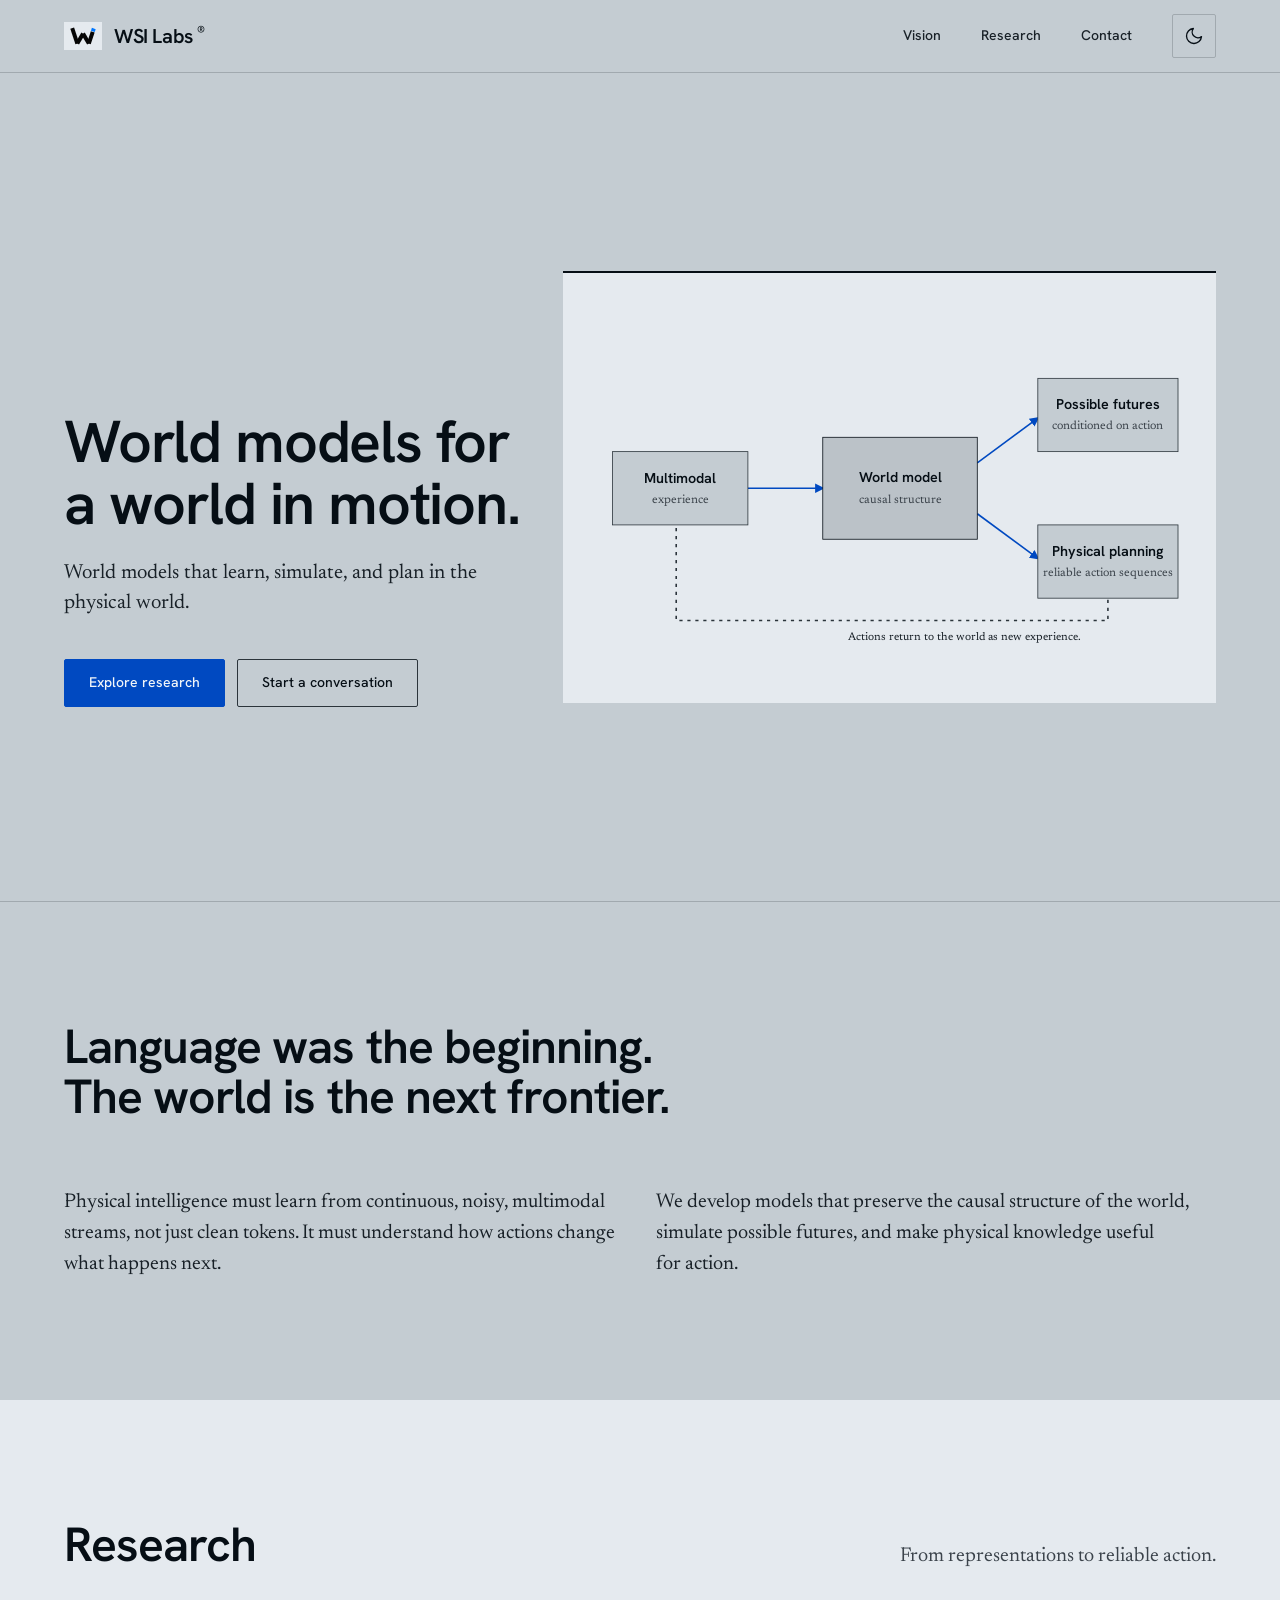
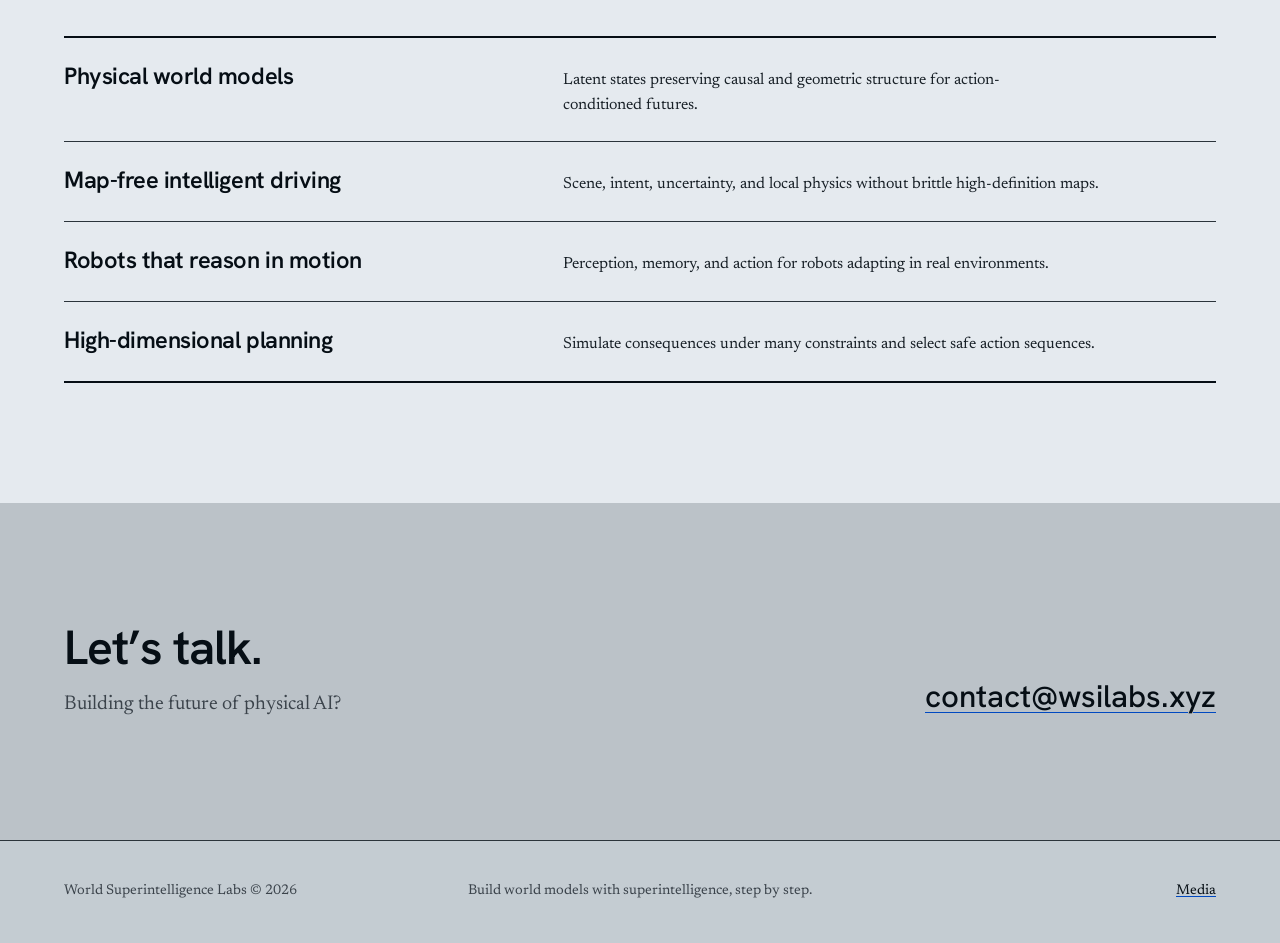
==== commit f4835b18: "Apply Hallmark redesign across site" ====
--- a/index.html
+++ b/index.html
@@ -21,42 +21,15 @@
     <meta name="twitter:image" content="https://wsilabs.xyz/assets/wsi-og-image.png">
     <title>WSI Labs | World Superintelligence Labs</title>
     <link rel="icon" href="assets/wsi-mark.svg" type="image/svg+xml">
+    <link rel="preconnect" href="https://fonts.googleapis.com">
+    <link rel="preconnect" href="https://fonts.gstatic.com" crossorigin>
+    <link href="https://fonts.googleapis.com/css2?family=Hanken+Grotesk:wght@500;600&family=Newsreader:opsz,wght@6..72,400;6..72,500&display=swap" rel="stylesheet">
     <script src="theme-init.js"></script>
     <link rel="stylesheet" href="styles.css">
-    <script type="application/ld+json">
-      {
-        "@context": "https://schema.org",
-        "@graph": [
-          {
-            "@type": "Organization",
-            "@id": "https://wsilabs.xyz/#organization",
-            "name": "World Superintelligence Labs",
-            "alternateName": "WSI Labs",
-            "url": "https://wsilabs.xyz/",
-            "logo": {
-              "@type": "ImageObject",
-              "url": "https://wsilabs.xyz/assets/wsi-mark.svg"
-            },
-            "email": "contact@wsilabs.xyz"
-          },
-          {
-            "@type": "WebSite",
-            "@id": "https://wsilabs.xyz/#website",
-            "name": "WSI Labs",
-            "alternateName": "World Superintelligence Labs",
-            "url": "https://wsilabs.xyz/",
-            "publisher": {
-              "@id": "https://wsilabs.xyz/#organization"
-            },
-            "description": "WSI Labs builds world models that understand multimodal data, simulate action-conditioned futures, and plan in the physical world."
-          }
-        ]
-      }
-    </script>
   </head>
   <body>
     <header class="site-header">
-      <div class="site-shell header-inner">
+      <div class="container header-inner">
         <a class="brand" href="./" aria-label="WSI Labs home">
           <img class="brand-mark" src="assets/wsi-mark.svg" alt="" width="62" height="44">
           <span class="brand-name">WSI Labs<span class="brand-dot">®</span></span>
@@ -74,117 +47,105 @@
     </header>
 
     <main>
-      <section class="hero site-shell" id="vision" aria-labelledby="hero-title">
+      <section class="hero container" id="vision" aria-labelledby="hero-title">
         <div class="hero-copy">
-          <p class="eyebrow"><span class="status-dot"></span> World Superintelligence Labs</p>
-          <h1 id="hero-title">Intelligence for<br>a <span>world</span> in motion.</h1>
-          <p class="hero-intro">We build world models that learn from multimodal experience, imagine action-conditioned futures, and turn prediction into planning.</p>
-          <div class="hero-links">
-            <a class="text-link" href="#research">Explore our research <span aria-hidden="true">↓</span></a>
-            <a class="text-link secondary" href="mailto:contact@wsilabs.xyz">Start a conversation <span aria-hidden="true">↗</span></a>
+          <h1 id="hero-title">World models for<br>a world in motion.</h1>
+          <p class="lead hero-intro">World models that learn, simulate, and plan in the physical world.</p>
+          <div class="hero-actions">
+            <a class="btn" href="#research">Explore research</a>
+            <a class="btn btn--quiet" href="mailto:contact@wsilabs.xyz">Start a conversation</a>
           </div>
         </div>
 
-        <div class="world-visual" aria-hidden="true">
-          <svg viewBox="0 0 560 560" fill="none" xmlns="http://www.w3.org/2000/svg">
+        <figure class="system-map" aria-labelledby="map-title">
+          <svg viewBox="0 0 760 420" role="img" aria-labelledby="map-title map-desc" xmlns="http://www.w3.org/2000/svg">
+            <title id="map-title">The WSI Labs world-model system</title>
+            <desc id="map-desc">Multimodal experience informs a world model. The model simulates action-conditioned futures and supports planning in the physical world.</desc>
             <defs>
-              <pattern id="grid" width="40" height="40" patternUnits="userSpaceOnUse">
-                <path d="M40 0H0V40" class="grid-line"/>
-              </pattern>
-              <linearGradient id="trajectory" x1="112" y1="422" x2="458" y2="134" gradientUnits="userSpaceOnUse">
-                <stop class="gradient-start"/>
-                <stop offset="1" class="gradient-end"/>
-              </linearGradient>
+              <marker id="map-arrow" viewBox="0 0 10 10" refX="8" refY="5" markerWidth="6" markerHeight="6" orient="auto-start-reverse">
+                <path d="M0 0L10 5L0 10Z" class="diagram-arrow"/>
+              </marker>
             </defs>
-            <rect x="40" y="40" width="480" height="480" fill="url(#grid)"/>
-            <circle cx="280" cy="280" r="188" class="orbit orbit-outer"/>
-            <circle cx="280" cy="280" r="126" class="orbit"/>
-            <circle cx="280" cy="280" r="62" class="orbit orbit-inner"/>
-            <ellipse cx="280" cy="280" rx="218" ry="86" transform="rotate(-28 280 280)" class="orbit orbit-dashed"/>
-            <ellipse cx="280" cy="280" rx="218" ry="86" transform="rotate(54 280 280)" class="orbit"/>
-            <path d="M280 58V502M58 280H502" class="axis"/>
-            <path d="M106 408C166 410 179 351 221 337C274 320 267 260 318 238C366 218 387 155 454 145" class="trajectory" stroke="url(#trajectory)"/>
-            <g class="satellite">
-              <circle cx="280" cy="92" r="7" class="node node-blue"/>
-              <circle cx="280" cy="92" r="16" class="node-ring"/>
-            </g>
-            <circle cx="106" cy="408" r="6" class="node"/>
-            <circle cx="221" cy="337" r="6" class="node"/>
-            <circle cx="318" cy="238" r="6" class="node"/>
-            <circle cx="454" cy="145" r="8" class="node node-blue"/>
-            <circle cx="280" cy="280" r="12" class="core"/>
-            <circle cx="280" cy="280" r="3" class="core-center"/>
-            <g class="coordinate-labels">
-              <text x="48" y="30">WORLD / 01</text>
-              <text x="402" y="540">ACTION → FUTURE</text>
-            </g>
+            <path d="M202 210H296" class="diagram-edge" marker-end="url(#map-arrow)"/>
+            <path d="M490 178L566 122" class="diagram-edge" marker-end="url(#map-arrow)"/>
+            <path d="M490 242L566 298" class="diagram-edge" marker-end="url(#map-arrow)"/>
+            <path d="M654 330V376H112V244" class="diagram-edge diagram-edge--quiet" marker-end="url(#map-arrow)"/>
+            <rect x="32" y="164" width="170" height="92" class="diagram-node"/>
+            <rect x="296" y="146" width="194" height="128" class="diagram-node diagram-node--model"/>
+            <rect x="566" y="72" width="176" height="92" class="diagram-node"/>
+            <rect x="566" y="256" width="176" height="92" class="diagram-node"/>
+            <text x="117" y="203" class="diagram-title">Multimodal</text>
+            <text x="117" y="228" class="diagram-text">experience</text>
+            <text x="393" y="202" class="diagram-title">World model</text>
+            <text x="393" y="229" class="diagram-text">causal structure</text>
+            <text x="654" y="111" class="diagram-title">Possible futures</text>
+            <text x="654" y="136" class="diagram-text">conditioned on action</text>
+            <text x="654" y="295" class="diagram-title">Physical planning</text>
+            <text x="654" y="320" class="diagram-text">reliable action sequences</text>
+            <text x="328" y="400" class="diagram-caption">Actions return to the world as new experience.</text>
           </svg>
-        </div>
+          <ol class="diagram-list">
+            <li><strong>Multimodal experience</strong></li>
+            <li><strong>World model</strong><span>Causal structure</span></li>
+            <li><strong>Possible futures</strong><span>Conditioned on action</span></li>
+            <li><strong>Physical planning</strong><span>Reliable action sequences</span></li>
+          </ol>
+          <p class="diagram-feedback">Actions return to the world as new experience.</p>
+        </figure>
       </section>
 
-      <section class="thesis site-shell" aria-labelledby="thesis-title">
-        <div class="section-label">
-          <span>01</span>
-          <h2 id="thesis-title">Our thesis</h2>
-        </div>
-        <div class="thesis-copy">
-          <p>Language was the beginning.<br>The world is the next frontier.</p>
+      <section class="thesis" aria-labelledby="thesis-title">
+        <div class="container thesis-grid">
+          <h2 id="thesis-title">Language was the beginning.<br>The world is the next frontier.</h2>
           <div class="thesis-detail">
-            <p>Physical intelligence must learn from continuous, noisy, multimodal streams—not just clean tokens. It must understand how actions change what happens next.</p>
+            <p>Physical intelligence must learn from continuous, noisy, multimodal streams, not just clean tokens. It must understand how actions change what happens next.</p>
             <p>We develop models that preserve the causal structure of the world, simulate possible futures, and make physical knowledge useful for action.</p>
           </div>
         </div>
       </section>
 
-      <section class="research site-shell" id="research" aria-labelledby="research-title">
-        <div class="section-heading">
-          <div class="section-label">
-            <span>02</span>
+      <section class="research" id="research" aria-labelledby="research-title">
+        <div class="container">
+          <div class="research-head">
             <h2 id="research-title">Research</h2>
+            <p>From representations to reliable action.</p>
           </div>
-          <p>From representations to reliable action.</p>
-        </div>
-        <div class="research-list">
-          <article class="research-item">
-            <span class="research-number">01</span>
-            <h3>Physical world models</h3>
-            <p>Compact latent states that preserve the causal and geometric structure needed to generate action-conditioned futures.</p>
-          </article>
-          <article class="research-item">
-            <span class="research-number">02</span>
-            <h3>Map-free intelligent driving</h3>
-            <p>Driving intelligence grounded in scenes, intent, uncertainty, and local physics—without brittle high-definition maps.</p>
-          </article>
-          <article class="research-item">
-            <span class="research-number">03</span>
-            <h3>Robots that reason in motion</h3>
-            <p>Perception, memory, and action working together so robots can adapt, recover, and operate in real environments.</p>
-          </article>
-          <article class="research-item">
-            <span class="research-number">04</span>
-            <h3>High-dimensional planning</h3>
-            <p>Reasoning systems that hold many constraints in view, simulate consequences, and select safe action sequences.</p>
-          </article>
+          <div class="research-list">
+            <article class="research-item">
+              <h3>Physical world models</h3>
+              <p>Latent states preserving causal and geometric structure for action-conditioned futures.</p>
+            </article>
+            <article class="research-item">
+              <h3>Map-free intelligent driving</h3>
+              <p>Scene, intent, uncertainty, and local physics without brittle high-definition maps.</p>
+            </article>
+            <article class="research-item">
+              <h3>Robots that reason in motion</h3>
+              <p>Perception, memory, and action for robots adapting in real environments.</p>
+            </article>
+            <article class="research-item">
+              <h3>High-dimensional planning</h3>
+              <p>Simulate consequences under many constraints and select safe action sequences.</p>
+            </article>
+          </div>
         </div>
       </section>
 
       <section class="contact" id="contact" aria-labelledby="contact-title">
-        <div class="site-shell contact-inner">
-          <div class="section-label">
-            <span>03</span>
-            <h2 id="contact-title">Contact</h2>
+        <div class="container contact-grid">
+          <div>
+            <h2 id="contact-title">Let’s talk.</h2>
+            <p class="contact-kicker">Building the future of physical AI?</p>
           </div>
-          <p class="contact-kicker">Building the future of physical AI?</p>
-          <a class="contact-link" href="mailto:contact@wsilabs.xyz">Let’s talk.<span aria-hidden="true">↗</span></a>
-          <p class="contact-email">contact@wsilabs.xyz</p>
+          <a class="contact-link" href="mailto:contact@wsilabs.xyz">contact@wsilabs.xyz</a>
         </div>
       </section>
     </main>
 
     <footer class="site-footer">
-      <div class="site-shell footer-row">
+      <div class="container footer-row">
         <span>World Superintelligence Labs © 2026</span>
-        <span class="footer-note">Build world models with superintelligence, step by step.</span>
+        <span>Build world models with superintelligence, step by step.</span>
         <a href="media.html">Media</a>
       </div>
     </footer>
--- a/styles.css
+++ b/styles.css
@@ -1,199 +1,121 @@
-/* WSI Labs — editorial technology
-   Oversized neo-grotesk type, a warm paper field, hairline structure,
-   electric-blue trajectories, and a custom world-model diagram. */
-
-:root {
-  color-scheme: light;
-  --bg: #f4f4f0;
-  --surface: #fafaf7;
-  --ink: #111214;
-  --muted: #666861;
-  --line: #d6d7d0;
-  --line-strong: #b9bbb2;
-  --accent: #2451f5;
-  --accent-bright: #1769ff;
-  --accent-ink: #ffffff;
-  --selection: rgba(36, 81, 245, 0.18);
-  --header-bg: rgba(244, 244, 240, 0.88);
-  --max: 1280px;
-  --header-h: 84px;
-  --sans: "Helvetica Neue", Helvetica, Arial, "PingFang SC", "Hiragino Sans GB", sans-serif;
-  --mono: "SFMono-Regular", Consolas, "Liberation Mono", monospace;
-}
-
-:root[data-theme="dark"] {
-  color-scheme: dark;
-  --bg: #0c0d0f;
-  --surface: #121316;
-  --ink: #f0f0eb;
-  --muted: #979a94;
-  --line: #2b2d30;
-  --line-strong: #43464a;
-  --accent: #6d8eff;
-  --accent-bright: #5c84ff;
-  --accent-ink: #0c0d0f;
-  --selection: rgba(109, 142, 255, 0.28);
-  --header-bg: rgba(12, 13, 15, 0.88);
-}
-
-* {
-  box-sizing: border-box;
-}
-
-html {
-  scroll-behavior: smooth;
-  scroll-padding-top: calc(var(--header-h) + 24px);
-  -webkit-font-smoothing: antialiased;
-  -moz-osx-font-smoothing: grayscale;
-}
-
-body {
-  margin: 0;
-  overflow-x: hidden;
-  background: var(--bg);
-  color: var(--ink);
-  font-family: var(--sans);
-  font-size: 16px;
-  line-height: 1.6;
-}
-
-::selection {
-  background: var(--selection);
-}
-
-a {
-  color: inherit;
-  text-decoration: none;
-}
-
-button,
-a {
-  -webkit-tap-highlight-color: transparent;
-}
-
-:focus-visible {
-  outline: 2px solid var(--accent);
-  outline-offset: 5px;
-}
-
-img,
-svg {
-  display: block;
-  max-width: 100%;
-}
-
-.site-shell {
-  width: min(100% - 64px, var(--max));
-  margin-inline: auto;
-}
-
-/* Header */
+/* Hallmark · shape: Map / Diagram · genre: editorial · theme: Almanac (deal 1/3, seed frontier-research-lab-presenting-b5b5·c41adf07·2026-11-18·r0) · redesign: full
+ * hero: Ledge (/), Banner (/media.html) · nav: edge-aligned · footer: colophon · imagery: logo and a labelled system diagram · signature: multimodal experience through a world model to action-conditioned futures
+ * axes: mid/grotesk-sans/cool · posture: restrained · modes: light+dark · draw: 0f00d4, material-led shape and hero swap · contrast: pass · fold: pass · v2.0.0 */
+/* Hallmark · pre-emit critique: P5 H4 E4 S4 R5 V4 · weakest: S, the diagram uses the lab's own multimodal and planning language rather than a generic AI motif */
+/* Hallmark · hero-review: fix · 4 findings · 4 resolved · mobile ordered flow, tighter sheet, world-model headline, WSI blue retained as the required brand */
+/* Hallmark · finish-review: subagent, ship · 0 findings · gap: none */
+/* Hallmark · reworded "Intelligence for a world in motion." to "World models for a world in motion." · the hero review named the generic opener */
+/* Hallmark · dropped "Our thesis" · 54 names the section-label eyebrow */
+/* Hallmark · dropped "Contact" · 54 names the section-label eyebrow */
+/* Hallmark · dropped grid · the decorative SVG pattern is replaced by the labelled system diagram */
+/* Hallmark · dropped trajectory · the decorative SVG gradient is replaced by labelled system edges */
+/* Hallmark · dismissed 77 · media is a thin utility page with four real download rows, not a marketing landing page */
+@import url("./tokens.css");
+@import url("./base.css");
 
 .site-header {
   position: sticky;
   top: 0;
-  z-index: 20;
-  border-bottom: 1px solid var(--line);
-  background: var(--header-bg);
-  -webkit-backdrop-filter: blur(16px);
-  backdrop-filter: blur(16px);
+  z-index: var(--z-sticky-nav);
+  min-height: var(--header-height);
+  border-bottom: var(--rule-hair) solid var(--color-rule);
+  background: var(--color-paper);
 }
 
 .header-inner {
   display: flex;
   align-items: center;
-  min-height: var(--header-h);
+  min-height: var(--header-height);
 }
 
 .brand {
   display: inline-flex;
   align-items: center;
-  gap: 12px;
+  gap: var(--space-sm);
   flex: 0 0 auto;
+  color: var(--color-ink);
+  text-decoration: none;
 }
 
 .brand-mark {
-  width: 35px;
-  height: 27px;
-  padding: 3px;
-  border-radius: 3px;
-  background: #ffffff;
+  width: 38px;
+  height: 28px;
+  padding: var(--space-2xs);
+  background: var(--color-logo-plate);
   object-fit: contain;
 }
 
 .brand-name {
-  font-size: 19px;
-  font-weight: 650;
-  letter-spacing: -0.035em;
+  font-family: var(--font-display);
+  font-size: var(--text-lg);
+  font-weight: var(--display-weight);
+  letter-spacing: var(--tracking-display);
 }
 
 .brand-dot {
   position: relative;
   top: -0.55em;
-  margin-left: 3px;
-  font-size: 8px;
-  letter-spacing: 0;
+  margin-left: var(--space-2xs);
+  font-size: var(--text-xs);
 }
 
 .nav {
   display: flex;
   align-items: center;
-  gap: 34px;
+  gap: var(--space-xl);
   margin-left: auto;
 }
 
 .nav a {
-  position: relative;
-  color: var(--muted);
-  font-size: 13px;
+  color: var(--color-ink-2);
+  font-family: var(--font-display);
+  font-size: var(--text-sm);
   font-weight: 500;
-}
-
-.nav a::after {
-  content: "";
-  position: absolute;
-  right: 0;
-  bottom: -7px;
-  left: 0;
-  height: 1px;
-  background: var(--ink);
-  transform: scaleX(0);
-  transform-origin: right;
-  transition: transform 180ms ease;
+  text-decoration: none;
+  white-space: nowrap;
 }
 
 .nav a:hover {
-  color: var(--ink);
-}
-
-.nav a:hover::after {
-  transform: scaleX(1);
-  transform-origin: left;
+  color: var(--color-accent);
+  text-decoration: underline;
+  text-decoration-color: var(--color-accent);
+}
+
+.nav a:active {
+  color: var(--color-accent-2);
 }
 
 .theme-toggle {
   display: inline-grid;
   place-items: center;
-  width: 34px;
-  height: 34px;
-  margin-left: 34px;
+  width: var(--control-height-s);
+  height: var(--control-height-s);
+  margin-left: var(--space-xl);
   padding: 0;
-  border: 1px solid var(--line);
-  border-radius: 50%;
+  border: var(--rule-hair) solid var(--color-rule);
+  border-radius: var(--radius-pill);
   background: transparent;
-  color: var(--ink);
+  color: var(--color-ink);
   cursor: pointer;
-  transition: border-color 180ms ease, transform 180ms ease;
 }
 
 .theme-toggle:hover {
-  border-color: var(--ink);
-  transform: rotate(12deg);
+  background: var(--color-paper-2);
+}
+
+.theme-toggle:active {
+  background: var(--color-paper-3);
+}
+
+.theme-toggle:disabled,
+.theme-toggle[aria-disabled="true"] {
+  opacity: 0.55;
+  cursor: not-allowed;
 }
 
 .theme-toggle svg {
-  width: 15px;
-  height: 15px;
+  width: 20px;
+  height: 20px;
   fill: none;
   stroke: currentColor;
   stroke-width: 1.6;
@@ -202,913 +124,535 @@
 }
 
 .theme-toggle .icon-sun,
-:root[data-theme="dark"] .theme-toggle .icon-moon {
+[data-theme="dark"] .theme-toggle .icon-moon {
   display: none;
 }
 
-:root[data-theme="dark"] .theme-toggle .icon-sun {
+[data-theme="dark"] .theme-toggle .icon-sun {
   display: block;
 }
 
-/* Hero */
-
 .hero {
   display: grid;
-  grid-template-columns: minmax(0, 1.25fr) minmax(360px, 0.75fr);
+  grid-template-columns: minmax(0, 5fr) minmax(0, 7fr);
   align-items: center;
-  gap: 40px;
-  min-height: calc(100vh - var(--header-h));
-  min-height: calc(100svh - var(--header-h));
-  padding-block: 72px 84px;
-}
-
-.eyebrow,
-.section-label,
-.research-number,
-.contact-email,
-.footer-note {
-  font-family: var(--mono);
-  text-transform: uppercase;
-  letter-spacing: 0.09em;
-}
-
-.eyebrow {
-  display: flex;
-  align-items: center;
-  gap: 10px;
-  margin: 0 0 32px;
-  color: var(--muted);
-  font-size: 11px;
-  font-weight: 500;
-}
-
-.status-dot {
-  width: 7px;
-  height: 7px;
-  border-radius: 50%;
-  background: var(--accent);
-  box-shadow: 0 0 0 4px var(--selection);
+  gap: var(--gap-columns);
+  min-height: calc(100svh - var(--header-height));
+  padding-block: var(--space-2xl);
+}
+
+.hero-copy {
+  min-width: 0;
+}
+
+@media (min-width: 60.001rem) {
+  .hero-copy {
+    padding-top: var(--space-4xl);
+  }
 }
 
 .hero h1 {
-  max-width: 800px;
-  margin: 0;
-  font-size: clamp(58px, 6.6vw, 98px);
-  font-weight: 500;
-  line-height: 0.98;
-  letter-spacing: -0.065em;
-}
-
-.hero h1 span {
-  color: var(--accent);
+  max-width: 16ch;
+  font-size: var(--text-display-s);
 }
 
 .hero-intro {
-  max-width: 580px;
-  margin: 38px 0 0;
-  color: var(--muted);
-  font-size: 18px;
-  line-height: 1.65;
-  letter-spacing: -0.012em;
-}
-
-.hero-links {
+  max-width: 38ch;
+  margin-top: var(--space-lg);
+  color: var(--color-ink-2);
+}
+
+.hero-actions {
   display: flex;
   flex-wrap: wrap;
-  gap: 32px;
-  margin-top: 38px;
-}
-
-.text-link {
+  gap: var(--space-sm);
+  margin-top: var(--space-xl);
+}
+
+.btn {
   display: inline-flex;
   align-items: center;
-  gap: 22px;
-  padding-bottom: 6px;
-  border-bottom: 1px solid var(--ink);
-  font-size: 13px;
+  justify-content: center;
+  min-height: var(--control-height);
+  padding: 0 var(--space-lg);
+  border: var(--rule-hair) solid var(--color-accent);
+  border-radius: var(--radius-pill);
+  background: var(--color-accent);
+  color: var(--color-accent-ink);
+  font-family: var(--font-display);
+  font-size: var(--text-sm);
+  font-weight: 500;
+  text-decoration: none;
+  white-space: nowrap;
+  cursor: pointer;
+  transition: background-color var(--dur-short) var(--ease-out), transform var(--dur-micro) var(--ease-out);
+}
+
+.btn:hover {
+  background: var(--color-accent-2);
+}
+
+.btn:active {
+  transform: translateY(1px);
+}
+
+.btn:disabled,
+.btn[aria-disabled="true"] {
+  opacity: 0.55;
+  cursor: not-allowed;
+  transform: none;
+}
+
+.btn[aria-busy="true"] {
+  cursor: progress;
+}
+
+.btn--quiet {
+  border-color: var(--color-rule-2);
+  background: transparent;
+  color: var(--color-ink);
+}
+
+.btn--quiet:hover {
+  background: var(--color-paper-2);
+}
+
+.system-map {
+  display: grid;
+  place-items: center;
+  min-width: 0;
+  min-height: clamp(360px, 48svh, 500px);
+  margin: 0;
+  padding: var(--space-lg);
+  border-top: var(--rule-bar) solid var(--color-ink);
+  background: var(--color-sheet);
+}
+
+.system-map svg {
+  width: 100%;
+  max-width: 680px;
+  height: auto;
+}
+
+.diagram-node {
+  fill: var(--color-paper);
+  stroke: var(--color-rule-2);
+  stroke-width: 1;
+}
+
+.diagram-node--model {
+  fill: var(--color-paper-2);
+  stroke: var(--color-ink);
+}
+
+.diagram-edge {
+  fill: none;
+  stroke: var(--color-accent);
+  stroke-width: 2;
+}
+
+.diagram-edge--quiet {
+  stroke: var(--color-rule-2);
+  stroke-dasharray: 4 6;
+}
+
+.diagram-arrow {
+  fill: var(--color-accent);
+}
+
+.diagram-title {
+  fill: var(--color-ink);
+  font-family: var(--font-display);
+  font-size: 18px;
   font-weight: 600;
-}
-
-.text-link span {
-  color: var(--accent);
-  font-size: 16px;
-  transition: transform 180ms ease;
-}
-
-.text-link:hover span {
-  transform: translateY(3px);
-}
-
-.text-link.secondary {
-  border-color: var(--line-strong);
-  color: var(--muted);
-}
-
-.text-link.secondary:hover {
-  color: var(--ink);
-}
-
-.text-link.secondary:hover span {
-  transform: translate(2px, -2px);
-}
-
-.world-visual {
-  position: relative;
-  justify-self: end;
-  width: min(100%, 510px);
-  aspect-ratio: 1;
-}
-
-.world-visual::before {
-  content: "";
-  position: absolute;
-  inset: 14%;
-  border-radius: 50%;
-  background: var(--accent);
-  opacity: 0.055;
-  filter: blur(60px);
-}
-
-.world-visual svg {
-  position: relative;
-  width: 100%;
-  overflow: visible;
-}
-
-.grid-line {
-  fill: none;
-  stroke: var(--line);
-  stroke-width: 0.7;
-}
-
-.orbit,
-.axis,
-.node-ring {
-  fill: none;
-  stroke: var(--line-strong);
-  stroke-width: 1;
-}
-
-.orbit-outer {
-  stroke: var(--ink);
-  stroke-opacity: 0.36;
-}
-
-.orbit-inner {
-  stroke: var(--accent);
-  stroke-opacity: 0.5;
-}
-
-.orbit-dashed {
-  stroke-dasharray: 4 8;
-}
-
-.axis {
-  stroke: var(--line);
-  stroke-dasharray: 2 8;
-}
-
-.trajectory {
-  fill: none;
-  stroke-width: 2.5;
-  stroke-linecap: round;
-}
-
-.gradient-start {
-  stop-color: var(--line-strong);
-}
-
-.gradient-end {
-  stop-color: var(--accent-bright);
-}
-
-.node {
-  fill: var(--bg);
-  stroke: var(--ink);
-  stroke-width: 1.5;
-}
-
-.node-blue {
-  fill: var(--accent-bright);
-  stroke: var(--accent-bright);
-}
-
-.node-ring {
-  stroke: var(--accent);
-  stroke-opacity: 0.35;
-}
-
-.core {
-  fill: var(--accent-bright);
-}
-
-.core-center {
-  fill: var(--bg);
-}
-
-.satellite {
-  transform-origin: 280px 280px;
-  animation: orbit 24s linear infinite;
-}
-
-.coordinate-labels {
-  fill: var(--muted);
-  font-family: var(--mono);
-  font-size: 9px;
-  letter-spacing: 1.5px;
-}
-
-@keyframes orbit {
-  to { transform: rotate(360deg); }
-}
-
-/* Shared section structure */
-
-.section-label {
-  display: flex;
-  align-items: baseline;
-  gap: 18px;
-  color: var(--muted);
-  font-size: 11px;
-}
-
-.section-label > span {
-  color: var(--accent);
-}
-
-.section-label h2 {
-  margin: 0;
-  color: inherit;
-  font: inherit;
+  text-anchor: middle;
+}
+
+.diagram-text {
+  fill: var(--color-muted);
+  font-family: var(--font-body);
+  font-size: 15px;
+  text-anchor: middle;
+}
+
+.diagram-caption {
+  fill: var(--color-ink-2);
+  font-family: var(--font-body);
+  font-size: 14px;
+}
+
+.diagram-list,
+.diagram-feedback {
+  display: none;
+}
+
+@media (max-width: 60rem) {
+  .hero {
+    grid-template-columns: minmax(0, 1fr);
+    min-height: auto;
+  }
+
+  .hero h1 {
+    max-width: 16ch;
+  }
+
+  .system-map {
+    min-height: auto;
+  }
+}
+
+@media (max-width: 40rem) {
+  .nav {
+    gap: var(--space-md);
+  }
+
+  .nav a:first-child {
+    display: none;
+  }
+
+  .theme-toggle {
+    margin-left: var(--space-md);
+  }
+
+  .hero-actions {
+    align-items: stretch;
+    flex-direction: column;
+  }
+
+  .btn {
+    width: 100%;
+  }
+
+  .system-map {
+    padding: var(--space-lg);
+  }
+
+  .system-map svg {
+    display: none;
+  }
+
+  .diagram-list {
+    display: grid;
+    gap: var(--space-md);
+    width: 100%;
+    margin: 0;
+    padding-left: var(--space-lg);
+    font-family: var(--font-display);
+  }
+
+  .diagram-list li {
+    padding-left: var(--space-xs);
+  }
+
+  .diagram-list li::marker {
+    color: var(--color-accent);
+    font-weight: 600;
+  }
+
+  .diagram-list strong {
+    display: block;
+    font-size: var(--text-md);
+  }
+
+  .diagram-list span {
+    display: block;
+    color: var(--color-muted);
+    font-family: var(--font-body);
+    font-size: var(--text-sm);
+  }
+
+  .diagram-feedback {
+    display: block;
+    width: 100%;
+    margin-top: var(--space-lg);
+    padding-top: var(--space-md);
+    border-top: var(--rule-hair) solid var(--color-rule);
+    color: var(--color-ink-2);
+    font-size: var(--text-sm);
+  }
 }
 
 /* Thesis */
 
 .thesis {
-  display: grid;
-  grid-template-columns: 220px 1fr;
-  gap: 40px;
-  padding-block: 120px;
-  border-top: 1px solid var(--line);
-}
-
-.thesis-copy > p {
-  max-width: 850px;
-  margin: 0;
-  font-size: clamp(36px, 4.2vw, 62px);
-  font-weight: 450;
-  line-height: 1.12;
-  letter-spacing: -0.045em;
+  padding-block: var(--section-gap-s);
+  border-top: var(--rule-hair) solid var(--color-rule);
+}
+
+.thesis-grid h2 {
+  max-width: 30ch;
 }
 
 .thesis-detail {
   display: grid;
   grid-template-columns: repeat(2, minmax(0, 1fr));
-  gap: 48px;
-  max-width: 850px;
-  margin-top: 64px;
+  gap: var(--gap-columns);
+  margin-top: var(--space-2xl);
 }
 
 .thesis-detail p {
-  margin: 0;
-  color: var(--muted);
-  font-size: 15px;
-  line-height: 1.75;
+  max-width: 58ch;
+  color: var(--color-ink-2);
+  font-size: var(--text-lg);
+  line-height: 1.55;
 }
 
 /* Research */
 
 .research {
-  padding-block: 48px 128px;
-}
-
-.section-heading {
+  padding-block: var(--section-gap-s);
+  background: var(--color-sheet);
+}
+
+.research-head {
   display: flex;
   align-items: baseline;
   justify-content: space-between;
-  gap: 32px;
-  margin-bottom: 48px;
-}
-
-.section-heading > p {
-  margin: 0;
-  color: var(--muted);
-  font-size: 14px;
+  gap: var(--gap-columns);
+  margin-bottom: var(--space-2xl);
+}
+
+.research-head > p {
+  color: var(--color-muted);
+  font-size: var(--text-lg);
 }
 
 .research-list {
-  border-bottom: 1px solid var(--line);
+  border-bottom: var(--rule-bar) solid var(--color-ink);
 }
 
 .research-item {
   display: grid;
-  grid-template-columns: 70px minmax(260px, 0.85fr) minmax(300px, 1fr);
-  gap: 28px;
+  grid-template-columns: minmax(0, 5fr) minmax(0, 7fr);
+  gap: var(--gap-columns);
   align-items: baseline;
-  padding: 30px 0;
-  border-top: 1px solid var(--line);
-}
-
-.research-number {
-  color: var(--accent);
-  font-size: 10px;
-}
-
-.research-item h3 {
-  margin: 0;
-  font-size: 23px;
+  padding-block: var(--space-lg);
+  border-top: var(--rule-hair) solid var(--color-rule-2);
+}
+
+.research-item:first-child {
+  border-top: var(--rule-bar) solid var(--color-ink);
+}
+
+.research-item p {
+  max-width: 62ch;
+  color: var(--color-ink-2);
+}
+
+/* Contact and colophon */
+
+.contact {
+  padding-block: var(--section-gap-s);
+  background: var(--color-paper-2);
+}
+
+.contact-grid {
+  display: grid;
+  grid-template-columns: minmax(0, 5fr) minmax(0, 7fr);
+  gap: var(--gap-columns);
+  align-items: end;
+}
+
+.contact-kicker {
+  margin-top: var(--space-md);
+  color: var(--color-muted);
+  font-size: var(--text-lg);
+}
+
+.contact-link {
+  justify-self: end;
+  color: var(--color-ink);
+  font-family: var(--font-display);
+  font-size: var(--text-2xl);
   font-weight: 500;
-  line-height: 1.25;
-  letter-spacing: -0.025em;
-}
-
-.research-item p {
-  margin: 0;
-  color: var(--muted);
-  font-size: 14px;
-  line-height: 1.7;
-}
-
-/* Contact and footer */
-
-.contact {
-  background: var(--accent);
-  color: #ffffff;
-}
-
-.contact-inner {
-  padding-block: 80px 88px;
-}
-
-.contact .section-label,
-.contact .section-label > span {
-  color: rgba(255, 255, 255, 0.7);
-}
-
-.contact-kicker {
-  margin: 72px 0 6px;
-  color: rgba(255, 255, 255, 0.72);
-  font-size: 15px;
-}
-
-.contact-link {
+  overflow-wrap: break-word;
+  text-decoration-color: var(--color-accent);
+}
+
+.contact-link:hover {
+  color: var(--color-accent);
+  text-decoration-thickness: 2px;
+}
+
+.site-footer {
+  padding-block: var(--space-xl);
+  border-top: var(--rule-hair) solid var(--color-rule-2);
+  color: var(--color-muted);
+  font-size: var(--text-sm);
+}
+
+.footer-row {
+  display: grid;
+  grid-template-columns: minmax(0, 1fr) auto minmax(0, 1fr);
+  align-items: center;
+  gap: var(--gap-columns);
+}
+
+.footer-row > :last-child {
+  justify-self: end;
+}
+
+.site-footer a {
+  color: var(--color-ink);
+  white-space: nowrap;
+  text-decoration-color: var(--color-accent);
+}
+
+/* Media */
+
+.page-hero {
   display: flex;
+  align-items: end;
+  justify-content: space-between;
+  gap: var(--gap-columns);
+  min-height: 40svh;
+  padding-block: var(--space-3xl);
+}
+
+.page-hero .lead {
+  max-width: 36ch;
+  color: var(--color-ink-2);
+}
+
+.asset-section {
+  padding-bottom: var(--section-gap-s);
+}
+
+.asset-list {
+  border-bottom: var(--rule-bar) solid var(--color-ink);
+}
+
+.asset-item {
+  display: grid;
+  grid-template-columns: 180px minmax(0, 1fr) 100px;
+  gap: var(--gap-columns);
   align-items: center;
-  justify-content: space-between;
-  gap: 24px;
-  padding-bottom: 20px;
-  border-bottom: 1px solid rgba(255, 255, 255, 0.5);
-  font-size: clamp(64px, 10vw, 138px);
-  font-weight: 450;
-  line-height: 1;
-  letter-spacing: -0.065em;
-}
-
-.contact-link span {
-  font-size: 0.55em;
-  font-weight: 300;
-  transition: transform 200ms ease;
-}
-
-.contact-link:hover span {
-  transform: translate(8px, -8px);
-}
-
-.contact-email {
-  margin: 24px 0 0;
-  color: rgba(255, 255, 255, 0.75);
-  font-size: 11px;
-}
-
-.site-footer {
-  padding-block: 30px;
-  background: var(--bg);
-  color: var(--muted);
-  font-size: 11px;
-}
-
-.footer-row {
-  display: grid;
-  grid-template-columns: 1fr auto 1fr;
-  align-items: center;
-  gap: 24px;
-}
-
-.footer-note {
-  font-size: 9px;
-}
-
-.footer-row > a {
-  justify-self: end;
-  color: var(--ink);
-}
-
-.footer-row > a:hover {
-  color: var(--accent);
-}
-
-/* Media page */
-
-.page-main {
-  padding-block: 88px 120px;
-}
-
-.page-hero {
-  display: grid;
-  grid-template-columns: 220px 1fr;
-  gap: 40px;
-  align-items: end;
-  margin-bottom: 88px;
-}
-
-.page-title {
-  margin: 0;
-  font-size: clamp(64px, 9vw, 120px);
-  font-weight: 500;
-  line-height: 0.9;
-  letter-spacing: -0.065em;
-}
-
-.page-intro {
-  max-width: 520px;
-  margin: 24px 0 0;
-  color: var(--muted);
-  font-size: 16px;
-}
-
-.asset-list {
-  border-bottom: 1px solid var(--line);
-}
-
-.asset-item {
-  display: grid;
-  grid-template-columns: 220px 1fr 32px;
-  gap: 40px;
-  align-items: center;
-  padding: 30px 0;
-  border-top: 1px solid var(--line);
-}
-
-.asset-meta {
-  color: var(--accent);
-  font-family: var(--mono);
-  font-size: 10px;
-  letter-spacing: 0.08em;
-  text-transform: uppercase;
+  padding-block: var(--space-lg);
+  border-top: var(--rule-hair) solid var(--color-rule-2);
+  color: var(--color-ink);
+  text-decoration: none;
+}
+
+.asset-item:first-child {
+  border-top: var(--rule-bar) solid var(--color-ink);
+}
+
+.asset-item:hover {
+  background: var(--color-paper-2);
+}
+
+.asset-item:active {
+  background: var(--color-paper-3);
+}
+
+.asset-format {
+  font-family: var(--font-display);
+  font-size: var(--text-sm);
+  font-weight: 600;
+}
+
+.asset-format > span {
+  display: block;
+  color: var(--color-muted);
+  font-family: var(--font-body);
+  font-weight: 400;
 }
 
 .asset-name {
   display: block;
-  margin-bottom: 5px;
-  font-size: 22px;
-  font-weight: 500;
-  letter-spacing: -0.025em;
+  font-family: var(--font-display);
+  font-size: var(--text-title);
+  font-weight: var(--display-weight);
+  line-height: 1.2;
 }
 
 .asset-note {
   display: block;
-  color: var(--muted);
-  font-size: 13px;
-}
-
-.asset-arrow {
-  color: var(--accent);
-  font-size: 22px;
-  transition: transform 180ms ease;
-}
-
-.asset-item:hover .asset-arrow {
-  transform: translateY(4px);
-}
-
-/* Responsive */
-
-@media (max-width: 1050px) {
-  .hero {
-    grid-template-columns: minmax(0, 1.15fr) minmax(300px, 0.85fr);
-    gap: 16px;
-  }
-
-  .hero h1 {
-    font-size: clamp(54px, 6.8vw, 74px);
-  }
-
-  .thesis,
+  max-width: 65ch;
+  margin-top: var(--space-xs);
+  color: var(--color-muted);
+}
+
+.asset-action {
+  justify-self: end;
+  color: var(--color-accent);
+  font-family: var(--font-display);
+  font-size: var(--text-sm);
+  text-decoration: underline;
+  text-underline-offset: 0.16em;
+  white-space: nowrap;
+}
+
+.media-note {
+  display: grid;
+  grid-template-columns: minmax(0, 5fr) minmax(0, 7fr);
+  gap: var(--gap-columns);
+  padding-bottom: var(--section-gap-s);
+}
+
+.media-note p {
+  color: var(--color-ink-2);
+  font-size: var(--text-lg);
+}
+
+@media (max-width: 60rem) {
+  .thesis-detail,
+  .research-item,
+  .contact-grid,
+  .media-note {
+    grid-template-columns: minmax(0, 1fr);
+  }
+
+  .research-head,
   .page-hero {
-    grid-template-columns: 160px 1fr;
-  }
-
-  .research-item {
-    grid-template-columns: 48px minmax(240px, 0.9fr) 1fr;
-    gap: 20px;
-  }
-
-  .asset-item {
-    grid-template-columns: 160px 1fr 32px;
-  }
-}
-
-@media (max-width: 780px) {
-  :root {
-    --header-h: 72px;
-  }
-
-  .site-shell {
-    width: min(100% - 40px, var(--max));
-  }
-
-  .nav {
-    gap: 20px;
-  }
-
-  .nav a:first-child {
-    display: none;
-  }
-
-  .theme-toggle {
-    margin-left: 22px;
-  }
-
-  .hero {
-    grid-template-columns: 1fr;
-    gap: 48px;
-    min-height: auto;
-    padding-block: 72px;
-  }
-
-  .hero h1 {
-    font-size: clamp(52px, 11.5vw, 78px);
-  }
-
-  .hero-intro {
-    max-width: 540px;
-  }
-
-  .world-visual {
-    justify-self: center;
-    width: min(100%, 440px);
-  }
-
-  .thesis {
-    grid-template-columns: 1fr;
-    gap: 48px;
-    padding-block: 88px;
-  }
-
-  .thesis-detail {
-    gap: 28px;
-    margin-top: 44px;
-  }
-
-  .research {
-    padding-bottom: 88px;
-  }
-
-  .research-item {
-    grid-template-columns: 40px 1fr;
-    gap: 12px 16px;
-  }
-
-  .research-item p {
-    grid-column: 2;
-  }
-
-  .contact-inner {
-    padding-block: 64px 72px;
-  }
-
-  .contact-kicker {
-    margin-top: 56px;
-  }
-
-  .footer-row {
-    grid-template-columns: 1fr auto;
-  }
-
-  .footer-note {
-    display: none;
-  }
-
-  .page-main {
-    padding-block: 64px 88px;
-  }
-
-  .page-hero {
-    grid-template-columns: 1fr;
-    gap: 40px;
-    margin-bottom: 64px;
-  }
-
-  .asset-item {
-    grid-template-columns: 140px 1fr 24px;
-    gap: 20px;
-  }
-}
-
-@media (max-width: 520px) {
-  .site-shell {
-    width: min(100% - 32px, var(--max));
-  }
-
-  .brand {
-    gap: 8px;
-  }
-
-  .brand-mark {
-    width: 30px;
-    height: 24px;
-  }
-
-  .brand-name {
-    font-size: 17px;
-  }
-
-  .nav {
-    gap: 15px;
-  }
-
-  .nav a {
-    font-size: 12px;
-  }
-
-  .theme-toggle {
-    width: 30px;
-    height: 30px;
-    margin-left: 15px;
-  }
-
-  .hero {
-    padding-block: 56px 64px;
-  }
-
-  .eyebrow {
-    margin-bottom: 26px;
-    font-size: 9px;
-  }
-
-  .hero h1 {
-    font-size: clamp(47px, 14.3vw, 66px);
-    line-height: 1;
-  }
-
-  .hero-intro {
-    margin-top: 28px;
-    font-size: 16px;
-  }
-
-  .hero-links {
     align-items: flex-start;
     flex-direction: column;
-    gap: 22px;
-    margin-top: 30px;
-  }
-
-  .world-visual {
-    width: 108%;
-    max-width: none;
-    margin-left: -4%;
-  }
-
-  .thesis-copy > p {
-    font-size: 37px;
-  }
-
+  }
+
+  .contact-link {
+    justify-self: start;
+  }
+
+  .footer-row {
+    grid-template-columns: minmax(0, 1fr) auto;
+  }
+
+  .footer-row > :nth-child(2) {
+    display: none;
+  }
+
+  .asset-item {
+    grid-template-columns: 120px minmax(0, 1fr) 80px;
+  }
+}
+
+@media (max-width: 40rem) {
   .thesis-detail {
-    grid-template-columns: 1fr;
-  }
-
-  .section-heading {
-    align-items: flex-start;
-    flex-direction: column;
-    gap: 16px;
-    margin-bottom: 36px;
-  }
-
-  .research-item {
-    padding-block: 26px;
-  }
-
-  .research-item h3 {
-    font-size: 21px;
-  }
-
-  .contact-link {
-    font-size: 68px;
-  }
-
-  .contact-email {
-    font-size: 10px;
-  }
-
-  .footer-row {
-    align-items: start;
-    gap: 16px;
-    font-size: 10px;
+    gap: var(--space-lg);
+  }
+
+  .research-head {
+    margin-bottom: var(--space-xl);
+  }
+
+  .research-head > p {
+    font-size: var(--text-md);
+  }
+
+  .page-hero {
+    min-height: auto;
   }
 
   .asset-item {
-    grid-template-columns: 1fr 24px;
-    gap: 10px 16px;
-  }
-
-  .asset-meta {
+    grid-template-columns: minmax(0, 1fr) auto;
+    gap: var(--space-md);
+  }
+
+  .asset-format {
     grid-column: 1 / -1;
   }
-}
-
-/* Compact composition: quieter scale, tighter rhythm, restrained color. */
-
-:root {
-  --max: 1120px;
-  --header-h: 72px;
-}
-
-.hero {
-  grid-template-columns: minmax(0, 1.2fr) minmax(300px, 0.8fr);
-  gap: 48px;
-  min-height: auto;
-  padding-block: 72px 76px;
-}
-
-.eyebrow {
-  margin-bottom: 24px;
-}
-
-.hero h1 {
-  font-size: clamp(48px, 5vw, 68px);
-  line-height: 1.04;
-  letter-spacing: -0.055em;
-}
-
-.hero-intro {
-  max-width: 520px;
-  margin-top: 28px;
-  font-size: 16px;
-}
-
-.hero-links {
-  margin-top: 30px;
-}
-
-.world-visual {
-  width: min(100%, 400px);
-}
-
-.thesis {
-  grid-template-columns: 180px 1fr;
-  padding-block: 80px;
-}
-
-.thesis-copy > p {
-  font-size: clamp(30px, 3.2vw, 44px);
-}
-
-.thesis-detail {
-  gap: 36px;
-  margin-top: 40px;
-}
-
-.research {
-  padding-block: 32px 88px;
-}
-
-.section-heading {
-  margin-bottom: 32px;
-}
-
-.research-item {
-  grid-template-columns: 56px minmax(240px, 0.9fr) 1fr;
-  padding-block: 24px;
-}
-
-.research-item h3 {
-  font-size: 20px;
-}
-
-.contact {
-  border-block: 1px solid var(--line);
-  background: var(--surface);
-  color: var(--ink);
-}
-
-.contact-inner {
-  padding-block: 56px 60px;
-}
-
-.contact .section-label {
-  color: var(--muted);
-}
-
-.contact .section-label > span {
-  color: var(--accent);
-}
-
-.contact-kicker {
-  margin-top: 40px;
-  color: var(--muted);
-}
-
-.contact-link {
-  padding-bottom: 16px;
-  border-color: var(--line-strong);
-  font-size: clamp(48px, 6vw, 76px);
-}
-
-.contact-link span,
-.contact-email {
-  color: var(--accent);
-}
-
-.contact-email {
-  margin-top: 20px;
-}
-
-.site-footer {
-  padding-block: 24px;
-}
-
-.page-main {
-  padding-block: 64px 88px;
-}
-
-.page-hero {
-  grid-template-columns: 180px 1fr;
-  margin-bottom: 64px;
-}
-
-.page-title {
-  font-size: clamp(56px, 7vw, 84px);
-}
-
-.page-intro {
-  font-size: 15px;
-}
-
-@media (max-width: 780px) {
-  .hero {
-    grid-template-columns: 1fr;
-    gap: 36px;
-    padding-block: 56px 64px;
-  }
-
-  .hero h1 {
-    font-size: clamp(46px, 9vw, 64px);
-  }
-
-  .world-visual {
-    width: min(100%, 360px);
-  }
-
-  .thesis {
-    grid-template-columns: 1fr;
-    padding-block: 64px;
-  }
-
-  .research {
-    padding-bottom: 64px;
-  }
-
-  .research-item {
-    grid-template-columns: 40px 1fr;
-  }
-
-  .page-hero {
-    grid-template-columns: 1fr;
-  }
-}
-
-@media (max-width: 520px) {
-  .hero h1 {
-    font-size: clamp(42px, 12vw, 52px);
-  }
-
-  .hero-intro {
-    font-size: 15px;
-  }
-
-  .world-visual {
-    width: 92%;
-    margin-left: 0;
-  }
-
-  .thesis-copy > p {
-    font-size: 31px;
-  }
-
-  .contact-link {
-    font-size: 52px;
-  }
-}
-
-@media (prefers-reduced-motion: reduce) {
-  html {
-    scroll-behavior: auto;
-  }
-
-  *,
-  *::before,
-  *::after {
-    animation: none !important;
-    transition: none !important;
-  }
-}
+
+  .asset-action {
+    align-self: end;
+  }
+}
